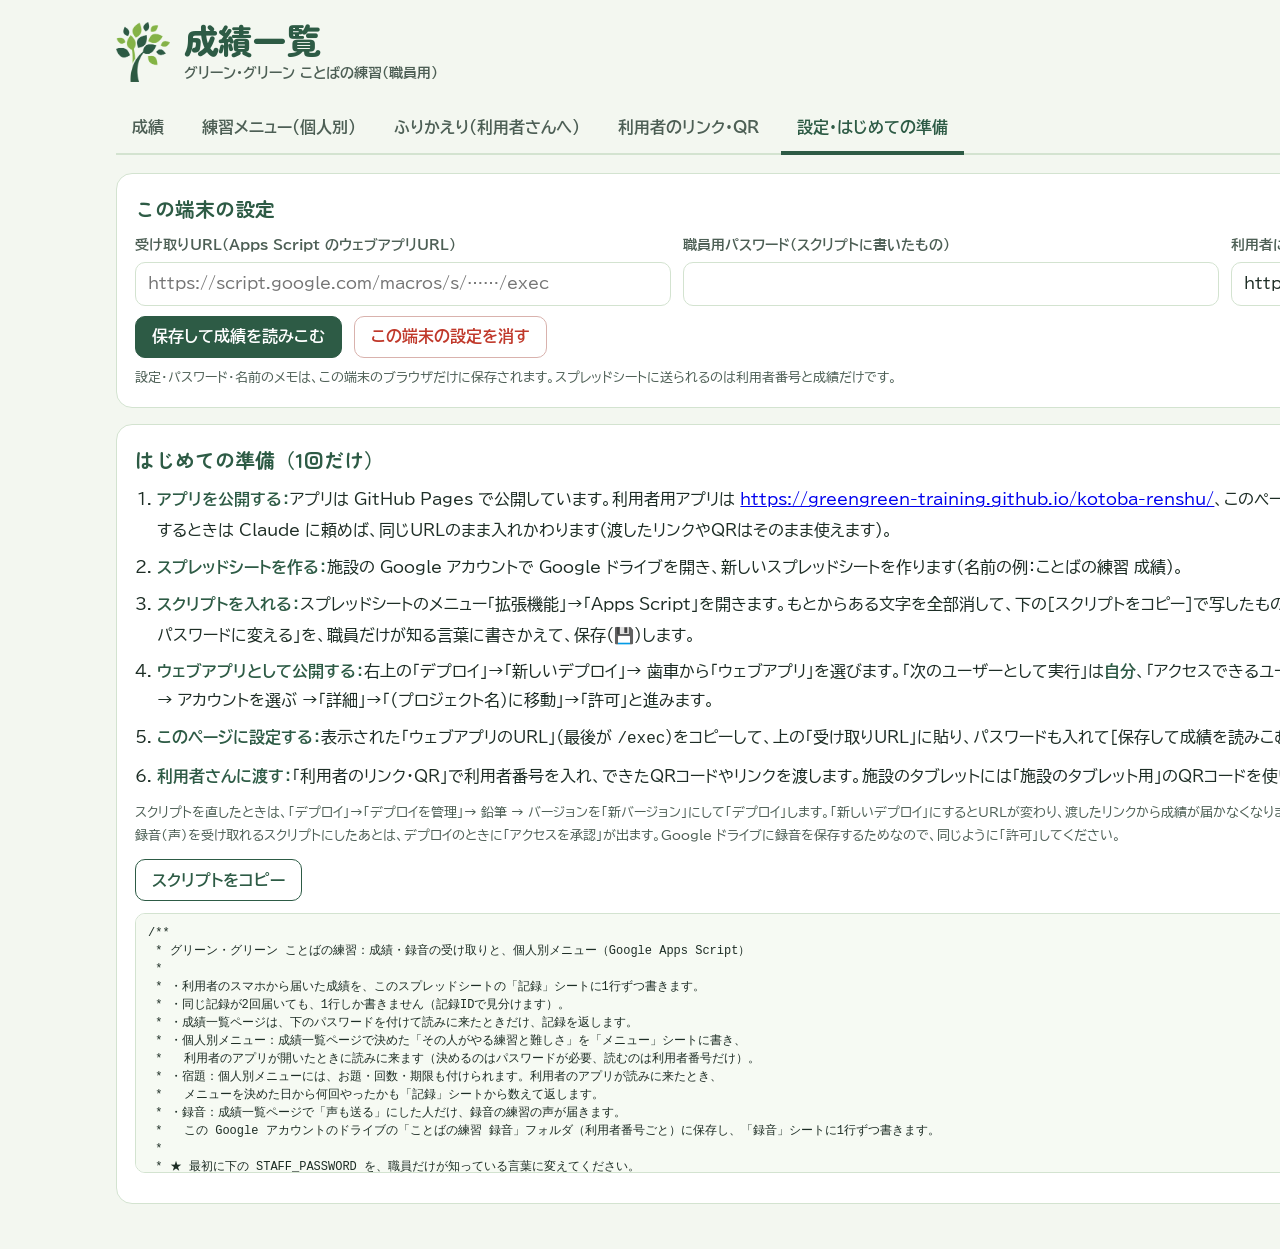
==== seiseki.html @ 1e0af966 "動詞の練習（上級）を追加（使い分け・かたち・まぜる） Co-Authored-By: Claude Opus 5.5 <noreply@anthropic.com> Claude-Session: h" ====
<!DOCTYPE html>
<html lang="ja">
<head>
<meta charset="UTF-8">
<meta name="viewport" content="width=device-width, initial-scale=1, viewport-fit=cover">
<meta name="robots" content="noindex">
<meta name="theme-color" content="#2d5b45">
<title>成績一覧｜グリーン・グリーン ことばの練習</title>
<link rel="preconnect" href="https://fonts.googleapis.com">
<link rel="preconnect" href="https://fonts.gstatic.com" crossorigin>
<link rel="stylesheet" href="https://fonts.googleapis.com/css2?family=BIZ+UDPGothic:wght@400;700&family=Zen+Maru+Gothic:wght@700;900&display=swap">
<style>
/* 職員用：利用者の一覧 → 1人の練習ごとの推移と記録。ことばの練習アプリと同じ緑と文字で、情報は詰めて並べる */
:root{
  --paper:#f3f7f0; --card:#ffffff; --ink:#1d2d25; --muted:#4d5f55; --line:#d3e3d0;
  --green:#2d5b45; --leaf:#85b348; --soft:#e5f0dc;
  --lv-easy:#3f8f5a; --lv-normal:#3a6fb5; --lv-hard:#c77d12; --lv-other:#7a857e;
  --warn:#b06a00; --bad:#c0392b;
  --font-display:"Zen Maru Gothic","Hiragino Maru Gothic ProN","BIZ UDPGothic",sans-serif;
  --font-body:"BIZ UDPGothic","Hiragino Sans","Meiryo",sans-serif;
  color-scheme:light;
}
*{box-sizing:border-box}
[hidden]{display:none!important}
html,body{margin:0;min-height:100%}
body{background:var(--paper);color:var(--ink);font-family:var(--font-body);font-size:16px;line-height:1.7;-webkit-text-size-adjust:100%}
button,input,select{font:inherit;color:inherit}
button{cursor:pointer;-webkit-tap-highlight-color:transparent}
:focus-visible{outline:3px solid var(--leaf);outline-offset:2px}
h1,h2,h3,p{margin:0}
.wrap{max-width:1080px;margin:0 auto;padding:18px max(16px,env(safe-area-inset-right,0px)) 48px max(16px,env(safe-area-inset-left,0px));display:grid;gap:18px}
.head{display:flex;align-items:center;gap:14px}
.head img{width:54px;height:auto}
.head h1{font-family:var(--font-display);font-weight:900;font-size:clamp(26px,4vw,34px);color:var(--green);line-height:1.3;text-wrap:balance}
.head p{font-size:14px;color:var(--muted);font-weight:700}
.tabs{display:flex;flex-wrap:wrap;gap:6px;border-bottom:2px solid var(--line)}
.tab{border:0;background:transparent;padding:10px 16px;font-weight:700;color:var(--muted);border-bottom:4px solid transparent;margin-bottom:-2px}
.tab[aria-selected="true"]{color:var(--green);border-bottom-color:var(--green)}
.panel{display:grid;gap:16px}
.box{background:var(--card);border:1.5px solid var(--line);border-radius:16px;padding:18px}
.box h2{font-family:var(--font-display);font-weight:700;font-size:20px;color:var(--green);margin-bottom:8px}
.row{display:flex;flex-wrap:wrap;align-items:center;gap:8px 12px}
.btn{min-height:42px;padding:0 16px;border-radius:10px;border:1.5px solid var(--green);background:var(--card);color:var(--green);font-weight:700}
.btn.primary{background:var(--green);color:#fff}
.btn.small{min-height:34px;padding:0 10px;font-size:14px}
.btn.danger{border-color:#d9b2ad;color:var(--bad)}
.field{display:grid;gap:4px;min-width:0}
.field label{font-size:14px;font-weight:700;color:var(--muted)}
.field input,.field select{min-height:44px;padding:6px 12px;border:1.5px solid var(--line);border-radius:10px;background:#fff;width:100%}
.field input:focus,.field select:focus{border-color:var(--green);outline:none}
.grid2{display:grid;grid-template-columns:repeat(auto-fit,minmax(260px,1fr));gap:12px}
.msg{font-size:14px;color:var(--muted)}
.msg.err{color:var(--bad);font-weight:700}
.msg.ok{color:var(--green);font-weight:700}
.empty{color:var(--muted);padding:18px;border:1.5px dashed var(--line);border-radius:14px;background:var(--card)}

/* 利用者の一覧 */
.users{display:grid;grid-template-columns:repeat(auto-fill,minmax(220px,1fr));gap:10px}
.user{display:grid;gap:2px;text-align:left;padding:12px 14px;border-radius:14px;border:2px solid var(--line);background:var(--card)}
.user[aria-pressed="true"]{border-color:var(--green);box-shadow:0 0 0 3px var(--soft)}
.user .id{font-family:var(--font-display);font-weight:900;font-size:22px;color:var(--green);font-variant-numeric:tabular-nums}
.user .nm{font-weight:700}
.user .meta{font-size:13px;color:var(--muted);font-variant-numeric:tabular-nums}
.pill{display:inline-block;font-size:12px;font-weight:700;border-radius:999px;padding:0 8px;line-height:1.8;background:var(--soft);color:var(--green)}
.pill.idle{background:#fbeee0;color:var(--warn)}
@media (hover:hover){.user:hover{border-color:var(--green)}}

/* 1人の詳しい記録 */
.detail-head{display:flex;flex-wrap:wrap;align-items:baseline;gap:6px 14px}
.detail-head .id{font-family:var(--font-display);font-weight:900;font-size:30px;color:var(--green)}
.detail-head .nm{font-size:20px;font-weight:700}
.kpis{display:flex;flex-wrap:wrap;gap:8px 18px;font-size:14px;color:var(--muted)}
.kpis b{font-family:var(--font-display);font-size:22px;color:var(--ink);margin-right:2px;font-variant-numeric:tabular-nums}
.practices{display:grid;grid-template-columns:repeat(auto-fill,minmax(320px,1fr));gap:12px}
.prac{background:var(--card);border:1.5px solid var(--line);border-radius:16px;padding:14px 14px 10px;display:grid;gap:6px;min-width:0}
.prac h3{font-family:var(--font-display);font-weight:700;font-size:18px}
.sec-h{font-family:var(--font-display);font-weight:700;font-size:16px;color:var(--green);margin-top:4px}
.prac .sub{font-size:13px;color:var(--muted);font-variant-numeric:tabular-nums}
.chart{width:100%;height:auto;display:block}
.chart .grid{stroke:#e3ebe0;stroke-width:1}
.chart .axis{fill:var(--muted);font-size:11px;font-family:var(--font-body);font-variant-numeric:tabular-nums}
.chart .ln{fill:none;stroke-width:2.5;stroke-linejoin:round;stroke-linecap:round}
.chart .pt{stroke:#fff;stroke-width:2}
.legend{display:flex;flex-wrap:wrap;gap:4px 12px;font-size:13px;color:var(--muted)}
.legend span{display:inline-flex;align-items:center;gap:4px}
.legend svg{width:14px;height:14px}
.tblwrap{overflow-x:auto;background:var(--card);border:1.5px solid var(--line);border-radius:14px}
table{width:100%;border-collapse:collapse;font-variant-numeric:tabular-nums}
th{font-size:13px;color:var(--muted);text-align:left;padding:8px 10px;border-bottom:1.5px solid var(--line);white-space:nowrap;background:#f6faf3}
td{padding:8px 10px;border-bottom:1px solid var(--line);vertical-align:top}
tr:last-child td{border-bottom:0}
td.num{text-align:right;white-space:nowrap}
td.marks{font-weight:700;letter-spacing:1px;white-space:nowrap}
.marks .o{color:#d63a3a}.marks .t{color:#e67e22}.marks .x{color:var(--lv-normal)}
details summary{cursor:pointer;color:var(--green);font-size:13px;font-weight:700}
/* 練習カレンダー */
.cal{--st1:#2a78d6;--st2:#eb6834;--st3:#1baf7a;--st4:#eda100;--st5:#e87ba4;--st0:#9aa79f;background:var(--card);border:1.5px solid var(--line);border-radius:16px;padding:14px;display:grid;gap:10px}
.cal-top{display:flex;flex-wrap:wrap;align-items:center;gap:8px 14px}
.cal-top h3{font-family:var(--font-display);font-weight:700;font-size:20px;color:var(--green);min-width:8em;text-align:center}
.cal-top .sum{font-size:14px;color:var(--muted)}
.cal-top .sum b{font-family:var(--font-display);font-size:20px;color:var(--ink)}
.cal-nav{min-height:38px;padding:0 12px;border-radius:10px;border:1.5px solid var(--line);background:#fff;color:var(--green);font-weight:700}
.cal-grid{display:grid;grid-template-columns:repeat(7,minmax(0,1fr));gap:4px}
.cal-w{font-size:13px;font-weight:700;color:var(--muted);text-align:center;padding:2px 0}
.cal-w.sun{color:#c0392b}.cal-w.sat{color:#2f62c8}
.cal-d{position:relative;min-height:92px;border:1.5px solid #e3ebe0;border-radius:10px;background:#fff;padding:4px 5px;text-align:left;display:flex;flex-direction:column;gap:2px;font:inherit;color:var(--ink);min-width:0}
.cal-d.blank{border:0;background:transparent}
.cal-d.c1{background:#f0f7ea}.cal-d.c2{background:#dcefcc}.cal-d.c3{background:#c3e3a6}
.cal-d.today{border-color:var(--green);border-width:2.5px}
.cal-d.sel{outline:3px solid var(--leaf);outline-offset:1px}
.cal-d[disabled]{cursor:default}
.cal-d:not([disabled]):hover{border-color:var(--green)}
.cal-n{font-size:13px;font-weight:700;line-height:1.2}
.cal-n.sun{color:#c0392b}.cal-n.sat{color:#2f62c8}
.cal-c{position:absolute;top:4px;right:5px;font-family:var(--font-display);font-weight:700;font-size:13px;line-height:1.2}
.cal-chips{display:flex;flex-direction:column;gap:1px;min-width:0}
.chip-p{display:flex;align-items:center;gap:3px;font-style:normal;font-size:11.5px;line-height:1.35;white-space:nowrap;overflow:hidden;text-overflow:ellipsis}
.chip-p b,.cal-leg b{flex:none;width:9px;height:9px;border-radius:3px;display:inline-block}
.chip-more{font-size:11px;color:var(--muted)}
.cal-s{font-size:11.5px;color:var(--muted);margin-top:auto;line-height:1.3}
.cal-v{font-size:11.5px;line-height:1.3}
.cal-leg{display:flex;flex-wrap:wrap;gap:4px 14px;font-size:13px;color:var(--muted);align-items:center}
.cal-leg span{display:inline-flex;align-items:center;gap:5px}
.cal-leg i{display:inline-block;width:16px;height:12px;border-radius:3px;border:1px solid #e3ebe0}
.cal-day{border-top:1.5px dashed var(--line);padding-top:10px;display:grid;gap:8px}
.cal-day h4{font-family:var(--font-display);font-size:17px;color:var(--green)}
@media (max-width:640px){
  .cal-d{min-height:58px;padding:3px}
  .chip-p{font-size:0;gap:0}
  .cal-chips{flex-direction:row;flex-wrap:wrap;gap:2px}
  .cal-s,.chip-more{display:none}
  .cal-c{font-size:11px;top:3px;right:3px}
}
/* さいきん4週間（録音の練習） */
.mini{display:grid;grid-template-columns:repeat(7,16px);gap:3px}
.mini i{width:16px;height:16px;border-radius:4px;background:#f1f4ef;border:1px solid #e3ebe0;display:block}
.mini i.c1{background:#cfe8b9;border-color:#cfe8b9}.mini i.c2{background:#9fd07a;border-color:#9fd07a}.mini i.c3{background:#5f9e3c;border-color:#5f9e3c}
.mini i.today{outline:2px solid var(--green);outline-offset:1px}
/* 問題ごとの くわしい表 */
.rec-row.has-q{cursor:pointer}
.rec-row td:nth-child(2){min-width:7.5em}
.rec-row.has-q:hover td{background:#f8fbf5}
.q-open{min-height:30px;padding:0 10px;border-radius:8px;border:1.5px solid var(--line);background:#fff;color:var(--green);font-size:13px;font-weight:700;margin-top:4px;letter-spacing:0}
.q-row td{background:#f8fbf5;padding:6px 10px 12px}
.qtbl{width:auto;min-width:min(100%,520px);background:#fff;border:1px solid var(--line);border-radius:10px;overflow:hidden}
.qtbl th,.qtbl td{font-size:13.5px;padding:5px 10px;white-space:normal;letter-spacing:0}
.qtbl td.mk{font-weight:700;font-size:16px;text-align:center}
.qtbl td.mk.o{color:#d63a3a}.qtbl td.mk.t{color:#e67e22}.qtbl td.mk.x{color:var(--lv-normal)}
.qtbl td.wrong{color:var(--bad);font-weight:700}
details p{font-size:13px;color:var(--muted);margin-top:4px;word-break:break-all}

/* リンク・QR */
.cards{display:grid;grid-template-columns:repeat(auto-fill,minmax(250px,1fr));gap:12px}
.qcard{background:var(--card);border:1.5px solid var(--line);border-radius:16px;padding:14px;display:grid;gap:8px;justify-items:center;text-align:center;break-inside:avoid}
.qcard{word-break:keep-all;overflow-wrap:anywhere}
.qcard .ttl{font-family:var(--font-display);font-weight:700;font-size:13px;color:var(--green)}
.qcard .id.small{font-size:20px}
.qcard .id{font-family:var(--font-display);font-weight:900;font-size:26px}
.qcard .nm{font-weight:700}
.qcard .qr svg{width:180px;height:180px;display:block}
.qcard .lnk{font-size:11px;color:var(--muted);word-break:break-all}
.qcard .acts{display:flex;gap:6px;flex-wrap:wrap;justify-content:center}
.howto{font-size:13px;color:var(--muted)}

/* 練習メニュー（個人別） */
.m-now{font-size:14px;color:var(--muted);line-height:1.9}
.m-now b{color:var(--green)}
.m-stage{font-family:var(--font-display);font-weight:700;font-size:15px;color:var(--green);margin:14px 0 4px;padding-bottom:2px;border-bottom:1.5px solid var(--line)}
.m-row{display:grid;grid-template-columns:minmax(0,1fr) auto auto;align-items:center;gap:6px 8px;padding:6px 4px;border-radius:10px}
.m-row.on{background:#f1f8ec}
.m-on{display:flex;align-items:center;gap:10px;font-weight:700;min-height:42px;cursor:pointer;min-width:0}
.m-on input{width:22px;height:22px;accent-color:var(--green);flex:none}
.m-sel{display:flex;flex-wrap:wrap;gap:6px;justify-content:flex-end}
.m-row select{min-height:38px;border:1.5px solid var(--line);border-radius:8px;background:#fff;padding:2px 6px;max-width:190px}
.m-row select:disabled{opacity:.4}
.m-row .m-none{font-size:13px;color:var(--muted);white-space:nowrap}
.m-dup,.m-del{min-width:38px;min-height:38px;border-radius:8px;border:1.5px solid var(--line);background:#fff;color:var(--green);font-weight:700}
.m-del{color:var(--bad)}
.pill.fix{background:var(--green);color:#fff}
.pill.hw{background:#e8f1fb;color:#2a5f9e}
/* 宿題・問題数・選択肢・お題 */
.m-bulk{border:1.5px solid var(--line);border-radius:12px;padding:8px 12px;margin:0 0 10px;display:grid;gap:8px;background:#fbfdf9}
.m-bulk-h{font-weight:700;color:var(--green);margin:0}
.m-bulk-row{display:flex;flex-wrap:wrap;align-items:center;gap:6px 8px}
.m-bulk-row select,.m-bulk-row input[type=date]{min-height:38px;border:1.5px solid var(--line);border-radius:8px;background:#fff;padding:2px 6px}
.m-more{grid-column:1 / -1;display:flex;flex-wrap:wrap;align-items:center;gap:6px 14px;padding:2px 0 4px 32px}
.m-k{display:flex;align-items:center;gap:6px;font-size:13.5px;font-weight:700;color:var(--muted);white-space:nowrap}
.m-tbtn.set{background:var(--green);color:#fff;border-color:var(--green)}
.m-topics{grid-column:1 / -1;margin:2px 0 6px 32px;border:1.5px solid var(--line);border-radius:12px;background:#fff;padding:8px 12px;display:grid;gap:8px}
.m-tg{border:0;padding:0;margin:0;display:grid;gap:6px}
.m-tg legend{font-weight:700;font-size:14px;color:var(--green);padding:0}
.m-tg-btns{display:flex;gap:6px;flex-wrap:wrap}
.m-tps{display:flex;flex-wrap:wrap;gap:4px 6px}
.m-tp{display:inline-flex;align-items:center;gap:6px;border:1.5px solid var(--line);border-radius:999px;padding:3px 12px 3px 8px;cursor:pointer;font-size:14px;min-height:36px;background:#fff}
.m-tp input{width:18px;height:18px;accent-color:var(--green)}
.m-tp:has(input:checked){background:#e7f3df;border-color:var(--green);font-weight:700}
.hw-box{margin-top:8px;border:1.5px solid #cfe0f3;background:#f6faff;border-radius:12px;padding:8px 12px;display:grid;gap:4px;color:var(--ink)}
.hw-top{margin:0}
.hw-list{list-style:none;margin:0;padding:0;display:grid;gap:4px}
.hw-list li{display:flex;flex-wrap:wrap;align-items:center;gap:4px 10px;font-size:13.5px}
.hw-nm{flex:1 1 220px;min-width:0}
.hw-bar{width:110px;height:10px;border-radius:999px;background:#dde7f2;overflow:hidden;flex:none}
.hw-bar i{display:block;height:100%;background:#2a78d6;border-radius:999px}
.hw-list li.ok .hw-bar i{background:var(--green)}
.hw-ok{color:var(--green);font-weight:700}
/* ふりかえり（利用者さんへ） */
.seg{display:flex;gap:6px}
.seg label{display:flex;align-items:center;gap:6px;border:1.5px solid var(--line);border-radius:999px;padding:4px 14px 4px 10px;cursor:pointer;min-height:40px;background:#fff}
.seg label:has(input:checked){background:#e7f3df;border-color:var(--green);font-weight:700}
.seg input{accent-color:var(--green)}
.lbl-t{font-size:13px;font-weight:700;color:var(--muted)}
#fbNote{width:100%;border:1.5px solid var(--line);border-radius:10px;padding:8px 10px;font:inherit;font-size:15px;line-height:1.7}
.fb-sheet{max-width:760px;margin:14px auto 0;background:#fff;border:1.5px solid var(--line);border-radius:16px;padding:28px 32px;color:#1f2a22;font-family:"BIZ UDPGothic","Zen Maru Gothic",sans-serif;display:grid;gap:18px}
.fb-sheet rt{font-size:.42em;color:#3d5a45}
.fb-top{display:flex;align-items:center;gap:14px;border-bottom:3px solid var(--green);padding-bottom:12px}
.fb-top img{width:54px;height:auto}
.fb-top .t{display:grid;gap:2px}
.fb-top .org{font-size:13px;color:var(--muted)}
.fb-top h1{margin:0;font-size:26px;line-height:1.7;color:var(--green)}
.fb-who{font-size:24px;font-weight:700;line-height:1.8}
.fb-who small{font-size:16px;font-weight:400;margin-left:10px;color:#46574b}
.fb-kpis{display:grid;grid-template-columns:repeat(3,1fr);gap:10px}
.fb-kpi{border:2px solid #d5e6cc;border-radius:14px;padding:10px 12px;text-align:center;background:#f6fbf3}
.fb-kpi .k{font-size:16px;font-weight:700;line-height:1.9}
.fb-kpi .v{font-size:40px;font-weight:700;line-height:1.2;color:var(--green)}
.fb-kpi .v small{font-size:18px;margin-left:2px}
.fb-kpi .c{font-size:14px;line-height:1.9;color:#46574b}
.fb-days{display:flex;flex-wrap:wrap;gap:6px}
.fb-day{width:44px;text-align:center;font-size:13px;line-height:1.5}
.fb-day i{display:block;width:34px;height:34px;margin:2px auto 0;border-radius:50%;border:2px solid #c8d8c0;background:#fff}
.fb-day.on i{background:var(--green);border-color:var(--green)}
.fb-month .fb-day{width:38px}.fb-month .fb-day i{width:26px;height:26px}
.fb-h{margin:0;font-size:19px;line-height:1.9;color:var(--green);border-left:6px solid var(--green);padding-left:10px}
.fb-tbl{width:100%;border-collapse:collapse}
.fb-tbl th,.fb-tbl td{border-bottom:1.5px solid #e2ebdd;padding:8px 6px;font-size:16px;line-height:1.9;text-align:left;vertical-align:middle}
.fb-tbl th{font-size:14px;color:#46574b;font-weight:700}
.fb-tbl td.n{text-align:right;white-space:nowrap;font-weight:700}
.fb-bar{display:flex;align-items:center;gap:8px}
.fb-bar span{flex:1;height:14px;border-radius:999px;background:#e5eee0;overflow:hidden;min-width:80px}
.fb-bar span i{display:block;height:100%;background:var(--green);border-radius:999px}
.fb-bar b{width:3.2em;text-align:right}
.fb-up{color:#c0392b;font-weight:700}.fb-down{color:#2a5f9e;font-weight:700}
.fb-hw li{font-size:16px;line-height:2}
.fb-note{border:2px dashed #c8d8c0;border-radius:14px;padding:12px 16px;font-size:18px;line-height:2;white-space:pre-wrap;min-height:70px}
.fb-foot{font-size:12px;color:var(--muted);text-align:right}
@media (max-width:560px){ .fb-sheet{padding:18px 14px} .fb-kpi .v{font-size:30px} .fb-kpis{gap:6px} }
/* 回数ごと・問題ごとの変わり方 */
.seq-chart{max-width:100%;height:auto}
.seq-ln{fill:none;stroke:#c9d3cc;stroke-width:1.5}
.seq-avg{fill:none;stroke:var(--green);stroke-width:3;stroke-linejoin:round;stroke-linecap:round}
.seq-chart circle{stroke:#fff;stroke-width:1.5}
.seq-legend{display:flex;flex-wrap:wrap;gap:4px 14px;font-size:13px}
.seq-legend i{display:inline-block;width:11px;height:11px;border-radius:50%;margin-right:4px;vertical-align:-1px}
.seq-legend i.avg{width:18px;height:4px;border-radius:2px;background:var(--green);vertical-align:3px}
.seq details summary{cursor:pointer;font-weight:700;color:var(--green);font-size:14px}
.qa-ctl{align-items:center;gap:8px}
.qa-ctl select{min-height:38px;border:1.5px solid var(--line);border-radius:8px;background:#fff;padding:2px 6px}
.qa-wrap{max-height:560px;overflow:auto}
.qa-t{border-collapse:separate;border-spacing:0;background:#fff;width:auto!important;min-width:0}
.qa-t th,.qa-t td{font-size:13px;padding:4px 6px;white-space:nowrap;border-bottom:1px solid var(--line)}
.qa-t thead th{position:sticky;top:0;background:#f3f8ef;z-index:1}
.qa-t .qa-q{position:sticky;left:0;background:#fff;text-align:left;font-weight:700;max-width:220px;white-space:normal;min-width:120px;z-index:1}
.qa-t thead .qa-q{z-index:2;background:#f3f8ef}
.qa-d{text-align:center;line-height:1.3}
.qa-d small{display:block;font-size:10.5px;color:var(--muted);font-weight:400}
.qa-c{text-align:center;font-weight:700;font-size:16px;position:relative;min-width:30px}
.qa-c.o{color:#d63a3a}.qa-c.t{color:#e67e22}.qa-c.x{color:var(--lv-normal);background:#eef4fb}
.qa-c.none{color:#c4ccc6;font-weight:400}
.qa-w{position:absolute;top:3px;right:3px;width:6px;height:6px;border-radius:50%;background:var(--bad)}
.qa-t td.num small{display:block;font-size:10.5px;color:var(--muted)}
.pill.voice{background:#fbeee0;color:var(--warn)}
.voice-box{border:1.5px solid #f1d7b5;background:#fffaf2;border-radius:12px;padding:8px 12px;margin:10px 0 6px;display:grid;gap:2px}
.recs .play{min-width:92px}
.recs td.lbl{min-width:180px}
@media (max-width:560px){
  .m-row{grid-template-columns:minmax(0,1fr) auto}
  .m-row .m-sel{order:3;grid-column:1 / -1;display:flex;flex-wrap:wrap;gap:6px;padding-left:32px}
  .m-row .m-more{order:4}
  .m-row .m-topics{order:5;margin-left:0}
}

/* 設定 */
ol.steps{margin:0;padding-left:1.4em;display:grid;gap:8px}
ol.steps li{line-height:1.8}
ol.steps b{color:var(--green)}
pre.code{max-height:260px;overflow:auto;background:#f6faf3;border:1.5px solid var(--line);border-radius:10px;padding:10px 12px;font-size:12px;line-height:1.5;white-space:pre}
.note{font-size:13px;color:var(--muted);line-height:1.8}

@media print{
  body{background:#fff}
  .head,.tabs,#p-data,#p-setup,#p-menu,.no-print{display:none!important}
  #p-links{display:block!important}
  #p-fb{display:none!important}
  body.print-fb #p-links{display:none!important}
  body.print-fb #p-fb{display:block!important}
  body.print-fb .box,body.print-fb .panel{border:0;box-shadow:none;padding:0;margin:0}
  .fb-sheet{border:0!important;box-shadow:none!important;padding:0!important}
  .cards{grid-template-columns:repeat(2,1fr)}
  .qcard{border:1.5px solid #999}
  .qcard .acts{display:none}
}
</style>
</head>
<body>
<div class="wrap">
  <header class="head">
    <img src="[data-uri]" alt="グリーン・グリーンのロゴ">
    <div>
      <h1>成績一覧</h1>
      <p>グリーン・グリーン ことばの練習（職員用）</p>
    </div>
  </header>

  <nav class="tabs" role="tablist" aria-label="ページの切りかえ">
    <button class="tab" role="tab" id="t-data" aria-controls="p-data" aria-selected="true" type="button">成績</button>
    <button class="tab" role="tab" id="t-menu" aria-controls="p-menu" aria-selected="false" type="button">練習メニュー（個人別）</button>
    <button class="tab" role="tab" id="t-fb" aria-controls="p-fb" aria-selected="false" type="button">ふりかえり（利用者さんへ）</button>
    <button class="tab" role="tab" id="t-links" aria-controls="p-links" aria-selected="false" type="button">利用者のリンク・QR</button>
    <button class="tab" role="tab" id="t-setup" aria-controls="p-setup" aria-selected="false" type="button">設定・はじめての準備</button>
  </nav>

  <!-- ===== 成績 ===== -->
  <section class="panel" id="p-data" role="tabpanel" aria-labelledby="t-data">
    <div class="row no-print">
      <button class="btn primary" id="reload" type="button">最新の成績を読みこむ</button>
      <div class="field" style="min-width:160px">
        <select id="range" aria-label="期間">
          <option value="30">この30日</option>
          <option value="90">この90日</option>
          <option value="0">すべての期間</option>
        </select>
      </div>
      <button class="btn small" id="csv" type="button">表（CSV）を保存</button>
      <span class="msg" id="loadMsg"></span>
    </div>
    <div id="users"></div>
    <div id="detail"></div>
  </section>

  <!-- ===== 練習メニュー（個人別） ===== -->
  <section class="panel" id="p-menu" role="tabpanel" aria-labelledby="t-menu" hidden>
    <div class="box">
      <h2>利用者ごとの 練習メニュー</h2>
      <p class="howto">利用者さんごとに「出す練習」と「難しさ」を決めます。決めた人のアプリには、その練習だけが出て、押すと決めた難しさで すぐ始まります。何も決めていない人には、全部の練習が出ます。</p>
      <p class="howto">保存すると、その人がアプリを次に開いたとき（施設のタブレットでは、その人を選んだとき）から変わります。QRコードを渡し直す必要はありません。</p>
      <div class="row" style="margin-top:10px">
        <div class="field" style="min-width:220px"><label for="mUser">利用者を えらぶ</label><select id="mUser"></select></div>
        <div class="field" style="min-width:160px"><label for="mNew">または 利用者番号を入れる</label><input id="mNew" maxlength="20" autocomplete="off" placeholder="A01"></div>
        <button class="btn" id="mPick" type="button" style="align-self:end">この番号で決める</button>
      </div>
      <p class="msg" id="mMsg" style="margin-top:8px"></p>
    </div>
    <div class="box" id="mEdit" hidden>
      <div class="detail-head"><span class="id" id="mId"></span><span class="nm" id="mName"></span></div>
      <p class="m-now" id="mNow"></p>
      <div class="voice-box">
        <label class="m-on"><input type="checkbox" id="mVoice"><span>🎙 <b>声も送る</b>：録音の練習（セリフをいいましょう・五十音れんしゅう・挨拶語のトレーニング・文をつくろう・語想起タイムアタック）で録った声を、職員に送ります</span></label>
        <p class="howto">本人（ご家族）の同意をもらってから オンにしてください。声は施設の Google ドライブの「ことばの練習 録音」フォルダに保存され、このページの「成績」でも聞けます。押すと すぐ変わります。</p>
        <span class="msg" id="mVoiceMsg"></span>
      </div>
      <p class="howto" style="margin:6px 0 10px">出す練習に ✓ を入れ、難しさを えらびます。「本人がえらぶ」にすると、いつもどおり えらぶ画面が出ます。同じ練習を ちがう難しさで2つ出すときは［＋］を押します。<br>
        ✓ を入れると、その人に合わせた <b>問題数・選択肢の数・お題</b> と、<b>宿題の回数</b> も決められます（決めないときは、難しさで決まる いつもの数です）。</p>
      <div class="m-bulk">
        <p class="m-bulk-h">まとめて 決める（✓ を入れた練習 ぜんぶに）</p>
        <div class="m-bulk-row"><span>難しさを</span>
          <button class="btn small" type="button" data-blv="easy">簡単</button><button class="btn small" type="button" data-blv="normal">普通</button><button class="btn small" type="button" data-blv="hard">難しい</button><button class="btn small" type="button" data-blv="">本人がえらぶ</button><span>に する</span></div>
        <div class="m-bulk-row"><label for="mBulkN">問題数を</label><select id="mBulkN"><option value="">えらぶ</option><option value="-">おまかせ（いつもの数）に もどす</option></select>
          <label for="mBulkTimes">宿題の回数を</label><select id="mBulkTimes"><option value="">えらぶ</option><option value="0">決めない</option></select></div>
        <div class="m-bulk-row"><label for="mDue">宿題の期限</label><input type="date" id="mDue"><button class="btn small" type="button" id="mDueClear">期限なし</button><span class="note">決めなくても かまいません。期限は 利用者さんの画面に「〇月〇日までに」と出ます。</span></div>
        <span class="msg" id="mBulkMsg"></span>
      </div>
      <div id="mList"></div>
      <div class="row" style="margin-top:14px">
        <button class="btn primary" id="mSave" type="button">保存する（この人のアプリに届きます）</button>
        <button class="btn danger" id="mClear" type="button">決めた練習を全部はずす</button>
        <span class="msg" id="mSaveMsg"></span>
      </div>
    </div>
  </section>

  <!-- ===== ふりかえり（利用者さんへ渡す 週ごと・月ごとの まとめ） ===== -->
  <section class="panel" id="p-fb" role="tabpanel" aria-labelledby="t-fb" hidden>
    <div class="box no-print">
      <h2>ふりかえりの 資料を つくる</h2>
      <p class="howto">利用者さんと 期間を えらぶと、利用者さんに 渡す 1枚の まとめが できます。［印刷する］から 紙にも PDF にも できます（印刷の画面で「PDF に保存」を えらびます）。名前は この端末の「名前のメモ」を使います。</p>
      <div class="row" style="margin-top:10px">
        <div class="field" style="min-width:200px"><label for="fbUser">利用者</label><select id="fbUser"></select></div>
        <div class="field"><span class="lbl-t">期間</span><div class="seg"><label><input type="radio" name="fbKind" value="week" checked><span>週ごと</span></label><label><input type="radio" name="fbKind" value="month"><span>月ごと</span></label></div></div>
        <div class="field" style="min-width:240px"><label for="fbWhen">いつの分</label><select id="fbWhen"></select></div>
      </div>
      <div class="field" style="margin-top:10px"><label for="fbNote">職員からの ひとこと（そのまま 資料に 入ります。漢字には 印刷のときに 読みがなが 付きません）</label>
        <textarea id="fbNote" rows="3" placeholder="例：毎日 声を 出して 練習できましたね。来週も いっしょに がんばりましょう。"></textarea></div>
      <div class="row" style="margin-top:10px"><button class="btn primary" id="fbPrint" type="button">印刷する（PDF にも できます）</button><button class="btn" id="fbAuto" type="button">ひとことの 例を 入れる</button><span class="msg" id="fbMsg"></span></div>
    </div>
    <div id="fbSheet"></div>
  </section>

  <!-- ===== リンク・QR ===== -->
  <section class="panel" id="p-links" role="tabpanel" aria-labelledby="t-links" hidden>
    <div class="box no-print">
      <h2>利用者を加える</h2>
      <div class="grid2">
        <div class="field"><label for="newId">利用者番号（英数字。例：A01）</label><input id="newId" maxlength="20" autocomplete="off" placeholder="A01"></div>
        <div class="field"><label for="newName">名前のメモ（この端末だけに保存・送信はしません）</label><input id="newName" maxlength="30" autocomplete="off" placeholder="例：山田さん"></div>
      </div>
      <div class="row" style="margin-top:10px">
        <button class="btn primary" id="addUser" type="button">リンクとQRを作る</button>
        <button class="btn" id="printCards" type="button">カードを印刷する</button>
        <span class="msg" id="linkMsg"></span>
      </div>
      <p class="howto" style="margin-top:8px"><b>利用者さんのスマホ：</b>その人のQRコードを読み、開いた画面を「ホーム画面に追加」してもらうと、次から1回のタップで始められます。</p>
      <p class="howto"><b>施設のタブレット：</b>「施設のタブレット用」のQRコードで開いて「ホーム画面に追加」します。はじめに出る「練習する人を えらんで ください」の画面の「職員の方へ」から、利用者番号と名前（タブレットの中だけに保存）を登録してください。30分 何もしないと、次の人が選び直す画面にもどります。</p>
    </div>
    <div class="cards" id="cards"></div>
  </section>

  <!-- ===== 設定 ===== -->
  <section class="panel" id="p-setup" role="tabpanel" aria-labelledby="t-setup" hidden>
    <div class="box">
      <h2>この端末の設定</h2>
      <div class="grid2">
        <div class="field"><label for="cfgUrl">受け取りURL（Apps Script のウェブアプリURL）</label><input id="cfgUrl" inputmode="url" autocomplete="off" placeholder="https://script.google.com/macros/s/……/exec"></div>
        <div class="field"><label for="cfgKey">職員用パスワード（スクリプトに書いたもの）</label><input id="cfgKey" type="password" autocomplete="off"></div>
        <div class="field"><label for="cfgApp">利用者に渡すアプリのURL</label><input id="cfgApp" inputmode="url" autocomplete="off" placeholder="https://〇〇〇.netlify.app/"></div>
      </div>
      <div class="row" style="margin-top:10px">
        <button class="btn primary" id="saveCfg" type="button">保存して成績を読みこむ</button>
        <button class="btn danger" id="clearCfg" type="button">この端末の設定を消す</button>
        <span class="msg" id="cfgMsg"></span>
      </div>
      <p class="note" style="margin-top:8px">設定・パスワード・名前のメモは、この端末のブラウザだけに保存されます。スプレッドシートに送られるのは利用者番号と成績だけです。</p>
    </div>

    <div class="box">
      <h2>はじめての準備（1回だけ）</h2>
      <ol class="steps">
        <li><b>アプリを公開する：</b>アプリは GitHub Pages で公開しています。利用者用アプリは <a href="https://greengreen-training.github.io/kotoba-renshu/" target="_blank" rel="noopener">https://greengreen-training.github.io/kotoba-renshu/</a>、このページはその後ろに <code>seiseki.html</code> を付けたものです。アプリを新しくするときは Claude に頼めば、同じURLのまま入れかわります（渡したリンクやQRはそのまま使えます）。</li>
        <li><b>スプレッドシートを作る：</b>施設の Google アカウントで Google ドライブを開き、新しいスプレッドシートを作ります（名前の例：ことばの練習 成績）。</li>
        <li><b>スクリプトを入れる：</b>スプレッドシートのメニュー「拡張機能」→「Apps Script」を開きます。もとからある文字を全部消して、下の［スクリプトをコピー］で写したものを貼り付けます。上のほうの <code>STAFF_PASSWORD</code> の「ここを職員用のパスワードに変える」を、職員だけが知る言葉に書きかえて、保存（💾）します。</li>
        <li><b>ウェブアプリとして公開する：</b>右上の「デプロイ」→「新しいデプロイ」→ 歯車から「ウェブアプリ」を選びます。「次のユーザーとして実行」は<b>自分</b>、「アクセスできるユーザー」は<b>全員</b>にして「デプロイ」。はじめてのときは「アクセスを承認」→ アカウントを選ぶ →「詳細」→「（プロジェクト名）に移動」→「許可」と進みます。</li>
        <li><b>このページに設定する：</b>表示された「ウェブアプリのURL」（最後が <code>/exec</code>）をコピーして、上の「受け取りURL」に貼り、パスワードも入れて［保存して成績を読みこむ］を押します。</li>
        <li><b>利用者さんに渡す：</b>「利用者のリンク・QR」で利用者番号を入れ、できたQRコードやリンクを渡します。施設のタブレットには「施設のタブレット用」のQRコードを使います。</li>
      </ol>
      <p class="note" style="margin-top:10px">スクリプトを直したときは、「デプロイ」→「デプロイを管理」→ 鉛筆 → バージョンを「新バージョン」にして「デプロイ」します。「新しいデプロイ」にするとURLが変わり、渡したリンクから成績が届かなくなります。<br>録音（声）を受け取れるスクリプトにしたあとは、デプロイのときに「アクセスを承認」が出ます。Google ドライブに録音を保存するためなので、同じように「許可」してください。</p>
      <div class="row" style="margin:12px 0 6px"><button class="btn" id="copyGas" type="button">スクリプトをコピー</button><span class="msg" id="gasMsg"></span></div>
      <pre class="code" id="gasCode">/**
 * グリーン・グリーン ことばの練習：成績・録音の受け取りと、個人別メニュー（Google Apps Script）
 *
 * ・利用者のスマホから届いた成績を、このスプレッドシートの「記録」シートに1行ずつ書きます。
 * ・同じ記録が2回届いても、1行しか書きません（記録IDで見分けます）。
 * ・成績一覧ページは、下のパスワードを付けて読みに来たときだけ、記録を返します。
 * ・個人別メニュー：成績一覧ページで決めた「その人がやる練習と難しさ」を「メニュー」シートに書き、
 *   利用者のアプリが開いたときに読みに来ます（決めるのはパスワードが必要、読むのは利用者番号だけ）。
 * ・宿題：個人別メニューには、お題・回数・期限も付けられます。利用者のアプリが読みに来たとき、
 *   メニューを決めた日から何回やったかも「記録」シートから数えて返します。
 * ・録音：成績一覧ページで「声も送る」にした人だけ、録音の練習の声が届きます。
 *   この Google アカウントのドライブの「ことばの練習 録音」フォルダ（利用者番号ごと）に保存し、「録音」シートに1行ずつ書きます。
 *
 * ★ 最初に下の STAFF_PASSWORD を、職員だけが知っている言葉に変えてください。
 *   （成績一覧ページの「設定」で同じものを入れます）
 */
const STAFF_PASSWORD = 'ここを職員用のパスワードに変える';

const SHEET_NAME = '記録';
const HEAD = ['受信日時', '練習した日時', '利用者番号', '練習', 'しゅるい', '難しさ', '点数', '満点', '〇△×', '問題ごと', 'かかった秒数', '記録ID', '練習ID'];
const MENU_SHEET = 'メニュー';
const MENU_HEAD = ['利用者番号', '練習メニュー（成績一覧ページで変えます）', '変えた日時', '声を送る（成績一覧ページで変えます）', '宿題の期限（成績一覧ページで変えます）'];
const LVJP = { easy: '簡単', normal: '普通', hard: '難しい' };
const AUDIO_SHEET = '録音';
const AUDIO_HEAD = ['受信日時', '録音した日時', '利用者番号', '練習', '内容', '秒数', 'ファイル名', 'ファイルID', '記録ID'];
const AUDIO_FOLDER = 'ことばの練習 録音';
const MAX_AUDIO = 15 * 1024 * 1024;

function headed_(name, head) {
  const ss = SpreadsheetApp.getActiveSpreadsheet();
  let sh = ss.getSheetByName(name);
  if (!sh) sh = ss.insertSheet(name);
  if (sh.getLastRow() === 0) {
    sh.appendRow(head);
    sh.setFrozenRows(1);
    sh.getRange(1, 1, 1, head.length).setFontWeight('bold').setBackground('#e5f0dc');
  }
  return sh;
}
/* 前のスクリプトで作ったシートには、あとから足した列の見出しを足す */
function addHeads_(sh, head) {
  const now = sh.getRange(1, 1, 1, head.length).getValues()[0];
  now.forEach((v, c) =&gt; {
    if (v === '') sh.getRange(1, c + 1).setValue(head[c]).setFontWeight('bold').setBackground('#e5f0dc');
  });
  return sh;
}
function sheet_() { return addHeads_(headed_(SHEET_NAME, HEAD), HEAD); }
function audioSheet_() { return headed_(AUDIO_SHEET, AUDIO_HEAD); }
function menuSheet_() {
  const sh = headed_(MENU_SHEET, MENU_HEAD);
  sh.getRange('A:A').setNumberFormat('@');
  sh.getRange('E:E').setNumberFormat('@');
  return addHeads_(sh, MENU_HEAD);
}

function out_(obj) {
  return ContentService.createTextOutput(JSON.stringify(obj)).setMimeType(ContentService.MimeType.JSON);
}
const okUser_ = u =&gt; /^[A-Za-z0-9_-]{1,20}$/.test(String(u || ''));
const okKey_ = k =&gt; k === STAFF_PASSWORD &amp;&amp; STAFF_PASSWORD !== 'ここを職員用のパスワードに変える';
const iso_ = v =&gt; (v instanceof Date ? v.toISOString() : v);

/* 文字の長さをそろえ、表計算の式として読まれないようにする */
function text_(v, n) {
  let s = String(v == null ? '' : v).slice(0, n);
  if (/^[=+\-@]/.test(s)) s = "'" + s;
  return s;
}

/* ---------- 個人別メニュー・宿題・声を送るか ---------- */
/* お題：練習の中の問題の名前（例「魚」「家で」）。回数：宿題として やる回数（0＝決めない） */
function cleanTopics_(a) {
  if (!Array.isArray(a)) return [];
  const out = [];
  a.slice(0, 60).forEach(t =&gt; {
    const s = String(t == null ? '' : t).replace(/[\u0000-\u001f&lt;&gt;"\\]/g, '').trim().slice(0, 40);
    if (s &amp;&amp; out.indexOf(s) &lt; 0) out.push(s);
  });
  return out;
}
function cleanItems_(a) {
  if (!Array.isArray(a)) return [];
  return a.slice(0, 40).map(x =&gt; {
    const it = { app: String((x &amp;&amp; x.app) || ''), lv: String((x &amp;&amp; x.lv) || ''), type: String((x &amp;&amp; x.type) || '') };
    const topics = cleanTopics_(x &amp;&amp; x.topics), times = Math.max(0, Math.min(30, Math.floor(Number(x &amp;&amp; x.times) || 0)));
    if (topics.length) it.topics = topics;
    if (times) it.times = times;
    /* 人ごとの 問題数（1〜30）・選択肢の数（0〜12。並べ替えの「まぜる字」は0もある） */
    const n = Math.floor(Number(x &amp;&amp; x.n)), o = x &amp;&amp; x.opts !== '' &amp;&amp; x.opts != null ? Math.floor(Number(x.opts)) : NaN;
    if (n &gt;= 1 &amp;&amp; n &lt;= 30) it.n = n;
    if (o &gt;= 0 &amp;&amp; o &lt;= 12) it.opts = o;
    return it;
  }).filter(x =&gt; /^[a-z0-9]{1,20}$/.test(x.app) &amp;&amp; /^(easy|normal|hard|)$/.test(x.lv) &amp;&amp; /^[A-Za-z0-9_-]{0,20}$/.test(x.type));
}
const cleanDue_ = v =&gt; {
  if (v instanceof Date) return Utilities.formatDate(v, Session.getScriptTimeZone(), 'yyyy-MM-dd');
  const s = String(v || '').trim();
  return /^\d{4}-\d{2}-\d{2}$/.test(s) ? s : '';
};
const yes_ = v =&gt; v === true || /^(はい|TRUE|1)$/i.test(String(v || ''));
function readMenus_() {
  const sh = menuSheet_(), last = sh.getLastRow(), out = {};
  if (last &lt; 2) return out;
  sh.getRange(2, 1, last - 1, 5).getValues().forEach(r =&gt; {
    const id = String(r[0]);
    if (!okUser_(id)) return;
    let items = [];
    try { items = cleanItems_(JSON.parse(String(r[1] || '[]'))); } catch (e) {}
    out[id] = { items: items, at: r[2] instanceof Date ? r[2].toISOString() : String(r[2] || ''), voice: yes_(r[3]), due: cleanDue_(r[4]) };
  });
  return out;
}
function menuRow_(sh, user) {
  const last = sh.getLastRow();
  const ids = last &gt; 1 ? sh.getRange(2, 1, last - 1, 1).getValues().map(r =&gt; String(r[0])) : [];
  const i = ids.indexOf(user);
  if (i &gt;= 0) return i + 2;
  sh.getRange(last + 1, 1, 1, 3).setValues([[user, '[]', new Date()]]);
  return last + 1;
}
function saveMenu_(user, items, due) {
  const sh = menuSheet_(), row = menuRow_(sh, user);
  sh.getRange(row, 1, 1, 3).setValues([[user, JSON.stringify(items), new Date()]]);
  sh.getRange(row, 5).setValue(due || '');
}
/* メニューを決めた日時から、その人が それぞれの練習を何回やったか（「記録」シートの 練習ID で数える）。
   同じ練習を ちがう難しさで2つ出しているときだけ、難しさも見る */
function doneCounts_(user, m) {
  const items = m.items || [];
  if (!items.length) return [];
  const since = new Date(m.at || 0).getTime() || 0;
  const sh = sheet_(), last = sh.getLastRow();
  const counts = items.map(() =&gt; 0);
  if (last &lt; 2) return counts;
  const vals = sh.getRange(2, 1, last - 1, HEAD.length).getValues();
  const dup = {};
  items.forEach(it =&gt; { dup[it.app] = (dup[it.app] || 0) + 1; });
  vals.forEach(r =&gt; {
    if (String(r[2]) !== user) return;
    const when = r[1] instanceof Date ? r[1].getTime() : new Date(r[1]).getTime();
    if (!(when &gt;= since)) return;
    const app = String(r[12] || ''), lvName = String(r[5] || '');
    items.forEach((it, i) =&gt; {
      if (it.app !== app) return;
      if (dup[app] &gt; 1 &amp;&amp; it.lv &amp;&amp; lvName.indexOf(LVJP[it.lv]) &lt; 0) return;
      counts[i]++;
    });
  });
  return counts;
}
function saveVoice_(user, voice) {
  const sh = menuSheet_(), row = menuRow_(sh, user);
  sh.getRange(row, 4).setValue(voice ? 'はい' : '');
}

/* ---------- 録音のフォルダ ---------- */
function folder_(create) {
  const props = PropertiesService.getScriptProperties();
  const id = props.getProperty('AUDIO_FOLDER_ID');
  if (id) { try { return DriveApp.getFolderById(id); } catch (e) {} }
  if (!create) return null;
  const f = DriveApp.createFolder(AUDIO_FOLDER);
  props.setProperty('AUDIO_FOLDER_ID', f.getId());
  return f;
}
function userFolder_(user) {
  const root = folder_(true), it = root.getFoldersByName(user);
  return it.hasNext() ? it.next() : root.createFolder(user);
}
const EXT = { 'audio/webm': 'webm', 'audio/ogg': 'ogg', 'audio/mp4': 'm4a', 'audio/aac': 'aac', 'audio/mpeg': 'mp3', 'audio/wav': 'wav', 'audio/x-m4a': 'm4a', 'audio/3gpp': '3gp', 'video/mp4': 'mp4', 'video/webm': 'webm' };
function saveAudio_(body) {
  const user = String(body.user || ''), uid = String(body.uid || '').slice(0, 40);
  if (!okUser_(user) || !uid) return { ok: false, error: 'user', uid: uid };
  const m = readMenus_()[user];
  if (!m || !m.voice) return { ok: false, error: 'novoice', uid: uid };          // 「声も送る」になっていない人の声は受け取らない
  const sh = audioSheet_(), last = sh.getLastRow();
  const known = last &gt; 1 ? sh.getRange(2, 9, last - 1, 1).getValues().map(r =&gt; String(r[0])) : [];
  if (known.indexOf(uid) &gt;= 0) return { ok: true, uid: uid, dup: true };            // もう受け取った録音
  const mime = EXT[String(body.mime || '')] ? String(body.mime) : 'audio/webm';
  let bytes;
  try { bytes = Utilities.base64Decode(String(body.data || '')); } catch (e) { return { ok: false, error: 'size', uid: uid }; }
  if (!bytes.length || bytes.length &gt; MAX_AUDIO) return { ok: false, error: 'size', uid: uid };
  let when = new Date(body.ts);
  if (isNaN(when.getTime())) when = new Date();
  const label = String(body.label || '').replace(/[\\/:*?"&lt;&gt;|\r\n]/g, '').slice(0, 40);
  const name = user + '_' + Utilities.formatDate(when, Session.getScriptTimeZone(), 'yyyyMMdd-HHmmss') + '_' + text_(body.appName, 30).replace(/[\\/:*?"&lt;&gt;|]/g, '') + (label ? '_' + label : '') + '.' + EXT[mime];
  const file = userFolder_(user).createFile(Utilities.newBlob(bytes, mime, name));
  sh.appendRow([new Date(), when, user, text_(body.appName, 40), text_(body.label, 80), Number(body.dur) || 0, name, file.getId(), uid]);
  return { ok: true, uid: uid };
}

/* 利用者のスマホから成績・録音が届いたとき／成績一覧ページから個人別メニューが届いたとき */
function doPost(e) {
  const lock = LockService.getScriptLock();
  try {
    lock.waitLock(25000);
    const body = JSON.parse((e &amp;&amp; e.postData &amp;&amp; e.postData.contents) || '{}');

    if (body.action === 'audio') return out_(saveAudio_(body));

    if (body.action === 'setmenu' || body.action === 'setvoice') {
      if (!okKey_(body.key)) return out_({ ok: false, error: 'password' });
      if (!okUser_(body.user)) return out_({ ok: false, error: 'user' });
      const user = String(body.user);
      if (body.action === 'setvoice') { saveVoice_(user, !!body.voice); return out_({ ok: true, user: user, voice: !!body.voice }); }
      const items = cleanItems_(body.items), due = items.length ? cleanDue_(body.due) : '';
      saveMenu_(user, items, due);
      return out_({ ok: true, user: user, items: items, due: due, homework: true });
    }

    const recs = Array.isArray(body.records) ? body.records.slice(0, 100) : [];
    const sh = sheet_();
    const last = sh.getLastRow();
    const known = new Set(last &gt; 1 ? sh.getRange(2, 12, last - 1, 1).getValues().map(r =&gt; String(r[0])) : []);
    const rows = [], saved = [];
    recs.forEach(r =&gt; {
      const uid = String(r.uid || '').slice(0, 40);
      const user = String(r.user || '');
      if (!uid || !okUser_(user)) return;
      saved.push(uid);
      if (known.has(uid)) return;          // もう書いてある記録
      known.add(uid);
      let when = new Date(r.ts);
      if (isNaN(when.getTime())) when = new Date();
      rows.push([new Date(), when, user, text_(r.appName, 40), text_(r.typeName, 40), text_(r.levelName, 60),
        Number(r.score) || 0, Number(r.max) || 0, text_(r.marks, 60), text_(r.items, 2000), Number(r.sec) || 0, uid,
        /^[a-z0-9]{1,20}$/.test(String(r.app || '')) ? String(r.app) : '']);
    });
    if (rows.length) sh.getRange(sh.getLastRow() + 1, 1, rows.length, HEAD.length).setValues(rows);
    return out_({ ok: true, saved: saved });
  } catch (err) {
    return out_({ ok: false, error: String(err) });
  } finally {
    try { lock.releaseLock(); } catch (e2) {}
  }
}

/* 読みに来たとき
   ・…?menu=利用者番号        ：その人の個人別メニュー・宿題の期限・やった回数と「声を送るか」を返す
                                 （利用者のアプリが使う。パスワードはいらない。点数は返さない）
   ・…?key=パスワード          ：成績・録音の一覧・全員の個人別メニューを返す（成績一覧ページが使う）
   ・…?key=パスワード&amp;audio=ID ：録音1つを返す（成績一覧ページで聞くとき） */
function doGet(e) {
  const p = (e &amp;&amp; e.parameter) || {};
  if (p.menu != null) {
    if (!okUser_(p.menu)) return out_({ ok: false, error: 'user' });
    const user = String(p.menu);
    const m = readMenus_()[user] || { items: [], at: '', voice: false, due: '' };
    const hw = m.items.some(it =&gt; it.times) || !!m.due;
    return out_({ ok: true, menu: true, user: user, items: m.items, at: m.at, voice: m.voice, due: m.due || '',
      done: hw ? doneCounts_(user, m) : [] });
  }
  if (!okKey_(p.key)) return out_({ ok: false, error: 'password' });
  const ash = audioSheet_(), alast = ash.getLastRow();
  const arows = alast &gt; 1 ? ash.getRange(2, 1, alast - 1, AUDIO_HEAD.length).getValues() : [];
  if (p.audio != null) {
    const row = arows.find(r =&gt; String(r[7]) === String(p.audio));          // 「録音」シートにあるファイルだけ
    if (!row) return out_({ ok: false, error: 'notfound' });
    const blob = DriveApp.getFileById(String(p.audio)).getBlob();
    return out_({ ok: true, mime: blob.getContentType(), data: Utilities.base64Encode(blob.getBytes()) });
  }
  const sh = sheet_(), last = sh.getLastRow();
  const rows = last &gt; 1 ? sh.getRange(2, 1, last - 1, HEAD.length).getValues() : [];
  const f = folder_(false);
  return out_({ ok: true, head: HEAD, rows: rows.map(r =&gt; r.map(iso_)), menus: readMenus_(),
    audio: arows.map(r =&gt; r.map(iso_)), audioFolder: f ? f.getUrl() : '' });
}
</pre>
    </div>
  </section>
</div>

<script>
/* QRコードを作るライブラリ（qrcode-generator 1.4.4、Kazuhiko Arase、MITライセンス）をそのまま入れています */
//---------------------------------------------------------------------
//
// QR Code Generator for JavaScript
//
// Copyright (c) 2009 Kazuhiko Arase
//
// URL: http://www.d-project.com/
//
// Licensed under the MIT license:
//  http://www.opensource.org/licenses/mit-license.php
//
// The word 'QR Code' is registered trademark of
// DENSO WAVE INCORPORATED
//  http://www.denso-wave.com/qrcode/faqpatent-e.html
//
//---------------------------------------------------------------------

var qrcode = function() {

  //---------------------------------------------------------------------
  // qrcode
  //---------------------------------------------------------------------

  /**
   * qrcode
   * @param typeNumber 1 to 40
   * @param errorCorrectionLevel 'L','M','Q','H'
   */
  var qrcode = function(typeNumber, errorCorrectionLevel) {

    var PAD0 = 0xEC;
    var PAD1 = 0x11;

    var _typeNumber = typeNumber;
    var _errorCorrectionLevel = QRErrorCorrectionLevel[errorCorrectionLevel];
    var _modules = null;
    var _moduleCount = 0;
    var _dataCache = null;
    var _dataList = [];

    var _this = {};

    var makeImpl = function(test, maskPattern) {

      _moduleCount = _typeNumber * 4 + 17;
      _modules = function(moduleCount) {
        var modules = new Array(moduleCount);
        for (var row = 0; row < moduleCount; row += 1) {
          modules[row] = new Array(moduleCount);
          for (var col = 0; col < moduleCount; col += 1) {
            modules[row][col] = null;
          }
        }
        return modules;
      }(_moduleCount);

      setupPositionProbePattern(0, 0);
      setupPositionProbePattern(_moduleCount - 7, 0);
      setupPositionProbePattern(0, _moduleCount - 7);
      setupPositionAdjustPattern();
      setupTimingPattern();
      setupTypeInfo(test, maskPattern);

      if (_typeNumber >= 7) {
        setupTypeNumber(test);
      }

      if (_dataCache == null) {
        _dataCache = createData(_typeNumber, _errorCorrectionLevel, _dataList);
      }

      mapData(_dataCache, maskPattern);
    };

    var setupPositionProbePattern = function(row, col) {

      for (var r = -1; r <= 7; r += 1) {

        if (row + r <= -1 || _moduleCount <= row + r) continue;

        for (var c = -1; c <= 7; c += 1) {

          if (col + c <= -1 || _moduleCount <= col + c) continue;

          if ( (0 <= r && r <= 6 && (c == 0 || c == 6) )
              || (0 <= c && c <= 6 && (r == 0 || r == 6) )
              || (2 <= r && r <= 4 && 2 <= c && c <= 4) ) {
            _modules[row + r][col + c] = true;
          } else {
            _modules[row + r][col + c] = false;
          }
        }
      }
    };

    var getBestMaskPattern = function() {

      var minLostPoint = 0;
      var pattern = 0;

      for (var i = 0; i < 8; i += 1) {

        makeImpl(true, i);

        var lostPoint = QRUtil.getLostPoint(_this);

        if (i == 0 || minLostPoint > lostPoint) {
          minLostPoint = lostPoint;
          pattern = i;
        }
      }

      return pattern;
    };

    var setupTimingPattern = function() {

      for (var r = 8; r < _moduleCount - 8; r += 1) {
        if (_modules[r][6] != null) {
          continue;
        }
        _modules[r][6] = (r % 2 == 0);
      }

      for (var c = 8; c < _moduleCount - 8; c += 1) {
        if (_modules[6][c] != null) {
          continue;
        }
        _modules[6][c] = (c % 2 == 0);
      }
    };

    var setupPositionAdjustPattern = function() {

      var pos = QRUtil.getPatternPosition(_typeNumber);

      for (var i = 0; i < pos.length; i += 1) {

        for (var j = 0; j < pos.length; j += 1) {

          var row = pos[i];
          var col = pos[j];

          if (_modules[row][col] != null) {
            continue;
          }

          for (var r = -2; r <= 2; r += 1) {

            for (var c = -2; c <= 2; c += 1) {

              if (r == -2 || r == 2 || c == -2 || c == 2
                  || (r == 0 && c == 0) ) {
                _modules[row + r][col + c] = true;
              } else {
                _modules[row + r][col + c] = false;
              }
            }
          }
        }
      }
    };

    var setupTypeNumber = function(test) {

      var bits = QRUtil.getBCHTypeNumber(_typeNumber);

      for (var i = 0; i < 18; i += 1) {
        var mod = (!test && ( (bits >> i) & 1) == 1);
        _modules[Math.floor(i / 3)][i % 3 + _moduleCount - 8 - 3] = mod;
      }

      for (var i = 0; i < 18; i += 1) {
        var mod = (!test && ( (bits >> i) & 1) == 1);
        _modules[i % 3 + _moduleCount - 8 - 3][Math.floor(i / 3)] = mod;
      }
    };

    var setupTypeInfo = function(test, maskPattern) {

      var data = (_errorCorrectionLevel << 3) | maskPattern;
      var bits = QRUtil.getBCHTypeInfo(data);

      // vertical
      for (var i = 0; i < 15; i += 1) {

        var mod = (!test && ( (bits >> i) & 1) == 1);

        if (i < 6) {
          _modules[i][8] = mod;
        } else if (i < 8) {
          _modules[i + 1][8] = mod;
        } else {
          _modules[_moduleCount - 15 + i][8] = mod;
        }
      }

      // horizontal
      for (var i = 0; i < 15; i += 1) {

        var mod = (!test && ( (bits >> i) & 1) == 1);

        if (i < 8) {
          _modules[8][_moduleCount - i - 1] = mod;
        } else if (i < 9) {
          _modules[8][15 - i - 1 + 1] = mod;
        } else {
          _modules[8][15 - i - 1] = mod;
        }
      }

      // fixed module
      _modules[_moduleCount - 8][8] = (!test);
    };

    var mapData = function(data, maskPattern) {

      var inc = -1;
      var row = _moduleCount - 1;
      var bitIndex = 7;
      var byteIndex = 0;
      var maskFunc = QRUtil.getMaskFunction(maskPattern);

      for (var col = _moduleCount - 1; col > 0; col -= 2) {

        if (col == 6) col -= 1;

        while (true) {

          for (var c = 0; c < 2; c += 1) {

            if (_modules[row][col - c] == null) {

              var dark = false;

              if (byteIndex < data.length) {
                dark = ( ( (data[byteIndex] >>> bitIndex) & 1) == 1);
              }

              var mask = maskFunc(row, col - c);

              if (mask) {
                dark = !dark;
              }

              _modules[row][col - c] = dark;
              bitIndex -= 1;

              if (bitIndex == -1) {
                byteIndex += 1;
                bitIndex = 7;
              }
            }
          }

          row += inc;

          if (row < 0 || _moduleCount <= row) {
            row -= inc;
            inc = -inc;
            break;
          }
        }
      }
    };

    var createBytes = function(buffer, rsBlocks) {

      var offset = 0;

      var maxDcCount = 0;
      var maxEcCount = 0;

      var dcdata = new Array(rsBlocks.length);
      var ecdata = new Array(rsBlocks.length);

      for (var r = 0; r < rsBlocks.length; r += 1) {

        var dcCount = rsBlocks[r].dataCount;
        var ecCount = rsBlocks[r].totalCount - dcCount;

        maxDcCount = Math.max(maxDcCount, dcCount);
        maxEcCount = Math.max(maxEcCount, ecCount);

        dcdata[r] = new Array(dcCount);

        for (var i = 0; i < dcdata[r].length; i += 1) {
          dcdata[r][i] = 0xff & buffer.getBuffer()[i + offset];
        }
        offset += dcCount;

        var rsPoly = QRUtil.getErrorCorrectPolynomial(ecCount);
        var rawPoly = qrPolynomial(dcdata[r], rsPoly.getLength() - 1);

        var modPoly = rawPoly.mod(rsPoly);
        ecdata[r] = new Array(rsPoly.getLength() - 1);
        for (var i = 0; i < ecdata[r].length; i += 1) {
          var modIndex = i + modPoly.getLength() - ecdata[r].length;
          ecdata[r][i] = (modIndex >= 0)? modPoly.getAt(modIndex) : 0;
        }
      }

      var totalCodeCount = 0;
      for (var i = 0; i < rsBlocks.length; i += 1) {
        totalCodeCount += rsBlocks[i].totalCount;
      }

      var data = new Array(totalCodeCount);
      var index = 0;

      for (var i = 0; i < maxDcCount; i += 1) {
        for (var r = 0; r < rsBlocks.length; r += 1) {
          if (i < dcdata[r].length) {
            data[index] = dcdata[r][i];
            index += 1;
          }
        }
      }

      for (var i = 0; i < maxEcCount; i += 1) {
        for (var r = 0; r < rsBlocks.length; r += 1) {
          if (i < ecdata[r].length) {
            data[index] = ecdata[r][i];
            index += 1;
          }
        }
      }

      return data;
    };

    var createData = function(typeNumber, errorCorrectionLevel, dataList) {

      var rsBlocks = QRRSBlock.getRSBlocks(typeNumber, errorCorrectionLevel);

      var buffer = qrBitBuffer();

      for (var i = 0; i < dataList.length; i += 1) {
        var data = dataList[i];
        buffer.put(data.getMode(), 4);
        buffer.put(data.getLength(), QRUtil.getLengthInBits(data.getMode(), typeNumber) );
        data.write(buffer);
      }

      // calc num max data.
      var totalDataCount = 0;
      for (var i = 0; i < rsBlocks.length; i += 1) {
        totalDataCount += rsBlocks[i].dataCount;
      }

      if (buffer.getLengthInBits() > totalDataCount * 8) {
        throw 'code length overflow. ('
          + buffer.getLengthInBits()
          + '>'
          + totalDataCount * 8
          + ')';
      }

      // end code
      if (buffer.getLengthInBits() + 4 <= totalDataCount * 8) {
        buffer.put(0, 4);
      }

      // padding
      while (buffer.getLengthInBits() % 8 != 0) {
        buffer.putBit(false);
      }

      // padding
      while (true) {

        if (buffer.getLengthInBits() >= totalDataCount * 8) {
          break;
        }
        buffer.put(PAD0, 8);

        if (buffer.getLengthInBits() >= totalDataCount * 8) {
          break;
        }
        buffer.put(PAD1, 8);
      }

      return createBytes(buffer, rsBlocks);
    };

    _this.addData = function(data, mode) {

      mode = mode || 'Byte';

      var newData = null;

      switch(mode) {
      case 'Numeric' :
        newData = qrNumber(data);
        break;
      case 'Alphanumeric' :
        newData = qrAlphaNum(data);
        break;
      case 'Byte' :
        newData = qr8BitByte(data);
        break;
      case 'Kanji' :
        newData = qrKanji(data);
        break;
      default :
        throw 'mode:' + mode;
      }

      _dataList.push(newData);
      _dataCache = null;
    };

    _this.isDark = function(row, col) {
      if (row < 0 || _moduleCount <= row || col < 0 || _moduleCount <= col) {
        throw row + ',' + col;
      }
      return _modules[row][col];
    };

    _this.getModuleCount = function() {
      return _moduleCount;
    };

    _this.make = function() {
      if (_typeNumber < 1) {
        var typeNumber = 1;

        for (; typeNumber < 40; typeNumber++) {
          var rsBlocks = QRRSBlock.getRSBlocks(typeNumber, _errorCorrectionLevel);
          var buffer = qrBitBuffer();

          for (var i = 0; i < _dataList.length; i++) {
            var data = _dataList[i];
            buffer.put(data.getMode(), 4);
            buffer.put(data.getLength(), QRUtil.getLengthInBits(data.getMode(), typeNumber) );
            data.write(buffer);
          }

          var totalDataCount = 0;
          for (var i = 0; i < rsBlocks.length; i++) {
            totalDataCount += rsBlocks[i].dataCount;
          }

          if (buffer.getLengthInBits() <= totalDataCount * 8) {
            break;
          }
        }

        _typeNumber = typeNumber;
      }

      makeImpl(false, getBestMaskPattern() );
    };

    _this.createTableTag = function(cellSize, margin) {

      cellSize = cellSize || 2;
      margin = (typeof margin == 'undefined')? cellSize * 4 : margin;

      var qrHtml = '';

      qrHtml += '<table style="';
      qrHtml += ' border-width: 0px; border-style: none;';
      qrHtml += ' border-collapse: collapse;';
      qrHtml += ' padding: 0px; margin: ' + margin + 'px;';
      qrHtml += '">';
      qrHtml += '<tbody>';

      for (var r = 0; r < _this.getModuleCount(); r += 1) {

        qrHtml += '<tr>';

        for (var c = 0; c < _this.getModuleCount(); c += 1) {
          qrHtml += '<td style="';
          qrHtml += ' border-width: 0px; border-style: none;';
          qrHtml += ' border-collapse: collapse;';
          qrHtml += ' padding: 0px; margin: 0px;';
          qrHtml += ' width: ' + cellSize + 'px;';
          qrHtml += ' height: ' + cellSize + 'px;';
          qrHtml += ' background-color: ';
          qrHtml += _this.isDark(r, c)? '#000000' : '#ffffff';
          qrHtml += ';';
          qrHtml += '"/>';
        }

        qrHtml += '</tr>';
      }

      qrHtml += '</tbody>';
      qrHtml += '</table>';

      return qrHtml;
    };

    _this.createSvgTag = function(cellSize, margin, alt, title) {

      var opts = {};
      if (typeof arguments[0] == 'object') {
        // Called by options.
        opts = arguments[0];
        // overwrite cellSize and margin.
        cellSize = opts.cellSize;
        margin = opts.margin;
        alt = opts.alt;
        title = opts.title;
      }

      cellSize = cellSize || 2;
      margin = (typeof margin == 'undefined')? cellSize * 4 : margin;

      // Compose alt property surrogate
      alt = (typeof alt === 'string') ? {text: alt} : alt || {};
      alt.text = alt.text || null;
      alt.id = (alt.text) ? alt.id || 'qrcode-description' : null;

      // Compose title property surrogate
      title = (typeof title === 'string') ? {text: title} : title || {};
      title.text = title.text || null;
      title.id = (title.text) ? title.id || 'qrcode-title' : null;

      var size = _this.getModuleCount() * cellSize + margin * 2;
      var c, mc, r, mr, qrSvg='', rect;

      rect = 'l' + cellSize + ',0 0,' + cellSize +
        ' -' + cellSize + ',0 0,-' + cellSize + 'z ';

      qrSvg += '<svg version="1.1" xmlns="http://www.w3.org/2000/svg"';
      qrSvg += !opts.scalable ? ' width="' + size + 'px" height="' + size + 'px"' : '';
      qrSvg += ' viewBox="0 0 ' + size + ' ' + size + '" ';
      qrSvg += ' preserveAspectRatio="xMinYMin meet"';
      qrSvg += (title.text || alt.text) ? ' role="img" aria-labelledby="' +
          escapeXml([title.id, alt.id].join(' ').trim() ) + '"' : '';
      qrSvg += '>';
      qrSvg += (title.text) ? '<title id="' + escapeXml(title.id) + '">' +
          escapeXml(title.text) + '</title>' : '';
      qrSvg += (alt.text) ? '<description id="' + escapeXml(alt.id) + '">' +
          escapeXml(alt.text) + '</description>' : '';
      qrSvg += '<rect width="100%" height="100%" fill="white" cx="0" cy="0"/>';
      qrSvg += '<path d="';

      for (r = 0; r < _this.getModuleCount(); r += 1) {
        mr = r * cellSize + margin;
        for (c = 0; c < _this.getModuleCount(); c += 1) {
          if (_this.isDark(r, c) ) {
            mc = c*cellSize+margin;
            qrSvg += 'M' + mc + ',' + mr + rect;
          }
        }
      }

      qrSvg += '" stroke="transparent" fill="black"/>';
      qrSvg += '</svg>';

      return qrSvg;
    };

    _this.createDataURL = function(cellSize, margin) {

      cellSize = cellSize || 2;
      margin = (typeof margin == 'undefined')? cellSize * 4 : margin;

      var size = _this.getModuleCount() * cellSize + margin * 2;
      var min = margin;
      var max = size - margin;

      return createDataURL(size, size, function(x, y) {
        if (min <= x && x < max && min <= y && y < max) {
          var c = Math.floor( (x - min) / cellSize);
          var r = Math.floor( (y - min) / cellSize);
          return _this.isDark(r, c)? 0 : 1;
        } else {
          return 1;
        }
      } );
    };

    _this.createImgTag = function(cellSize, margin, alt) {

      cellSize = cellSize || 2;
      margin = (typeof margin == 'undefined')? cellSize * 4 : margin;

      var size = _this.getModuleCount() * cellSize + margin * 2;

      var img = '';
      img += '<img';
      img += '\u0020src="';
      img += _this.createDataURL(cellSize, margin);
      img += '"';
      img += '\u0020width="';
      img += size;
      img += '"';
      img += '\u0020height="';
      img += size;
      img += '"';
      if (alt) {
        img += '\u0020alt="';
        img += escapeXml(alt);
        img += '"';
      }
      img += '/>';

      return img;
    };

    var escapeXml = function(s) {
      var escaped = '';
      for (var i = 0; i < s.length; i += 1) {
        var c = s.charAt(i);
        switch(c) {
        case '<': escaped += '&lt;'; break;
        case '>': escaped += '&gt;'; break;
        case '&': escaped += '&amp;'; break;
        case '"': escaped += '&quot;'; break;
        default : escaped += c; break;
        }
      }
      return escaped;
    };

    var _createHalfASCII = function(margin) {
      var cellSize = 1;
      margin = (typeof margin == 'undefined')? cellSize * 2 : margin;

      var size = _this.getModuleCount() * cellSize + margin * 2;
      var min = margin;
      var max = size - margin;

      var y, x, r1, r2, p;

      var blocks = {
        '██': '█',
        '█ ': '▀',
        ' █': '▄',
        '  ': ' '
      };

      var blocksLastLineNoMargin = {
        '██': '▀',
        '█ ': '▀',
        ' █': ' ',
        '  ': ' '
      };

      var ascii = '';
      for (y = 0; y < size; y += 2) {
        r1 = Math.floor((y - min) / cellSize);
        r2 = Math.floor((y + 1 - min) / cellSize);
        for (x = 0; x < size; x += 1) {
          p = '█';

          if (min <= x && x < max && min <= y && y < max && _this.isDark(r1, Math.floor((x - min) / cellSize))) {
            p = ' ';
          }

          if (min <= x && x < max && min <= y+1 && y+1 < max && _this.isDark(r2, Math.floor((x - min) / cellSize))) {
            p += ' ';
          }
          else {
            p += '█';
          }

          // Output 2 characters per pixel, to create full square. 1 character per pixels gives only half width of square.
          ascii += (margin < 1 && y+1 >= max) ? blocksLastLineNoMargin[p] : blocks[p];
        }

        ascii += '\n';
      }

      if (size % 2 && margin > 0) {
        return ascii.substring(0, ascii.length - size - 1) + Array(size+1).join('▀');
      }

      return ascii.substring(0, ascii.length-1);
    };

    _this.createASCII = function(cellSize, margin) {
      cellSize = cellSize || 1;

      if (cellSize < 2) {
        return _createHalfASCII(margin);
      }

      cellSize -= 1;
      margin = (typeof margin == 'undefined')? cellSize * 2 : margin;

      var size = _this.getModuleCount() * cellSize + margin * 2;
      var min = margin;
      var max = size - margin;

      var y, x, r, p;

      var white = Array(cellSize+1).join('██');
      var black = Array(cellSize+1).join('  ');

      var ascii = '';
      var line = '';
      for (y = 0; y < size; y += 1) {
        r = Math.floor( (y - min) / cellSize);
        line = '';
        for (x = 0; x < size; x += 1) {
          p = 1;

          if (min <= x && x < max && min <= y && y < max && _this.isDark(r, Math.floor((x - min) / cellSize))) {
            p = 0;
          }

          // Output 2 characters per pixel, to create full square. 1 character per pixels gives only half width of square.
          line += p ? white : black;
        }

        for (r = 0; r < cellSize; r += 1) {
          ascii += line + '\n';
        }
      }

      return ascii.substring(0, ascii.length-1);
    };

    _this.renderTo2dContext = function(context, cellSize) {
      cellSize = cellSize || 2;
      var length = _this.getModuleCount();
      for (var row = 0; row < length; row++) {
        for (var col = 0; col < length; col++) {
          context.fillStyle = _this.isDark(row, col) ? 'black' : 'white';
          context.fillRect(row * cellSize, col * cellSize, cellSize, cellSize);
        }
      }
    }

    return _this;
  };

  //---------------------------------------------------------------------
  // qrcode.stringToBytes
  //---------------------------------------------------------------------

  qrcode.stringToBytesFuncs = {
    'default' : function(s) {
      var bytes = [];
      for (var i = 0; i < s.length; i += 1) {
        var c = s.charCodeAt(i);
        bytes.push(c & 0xff);
      }
      return bytes;
    }
  };

  qrcode.stringToBytes = qrcode.stringToBytesFuncs['default'];

  //---------------------------------------------------------------------
  // qrcode.createStringToBytes
  //---------------------------------------------------------------------

  /**
   * @param unicodeData base64 string of byte array.
   * [16bit Unicode],[16bit Bytes], ...
   * @param numChars
   */
  qrcode.createStringToBytes = function(unicodeData, numChars) {

    // create conversion map.

    var unicodeMap = function() {

      var bin = base64DecodeInputStream(unicodeData);
      var read = function() {
        var b = bin.read();
        if (b == -1) throw 'eof';
        return b;
      };

      var count = 0;
      var unicodeMap = {};
      while (true) {
        var b0 = bin.read();
        if (b0 == -1) break;
        var b1 = read();
        var b2 = read();
        var b3 = read();
        var k = String.fromCharCode( (b0 << 8) | b1);
        var v = (b2 << 8) | b3;
        unicodeMap[k] = v;
        count += 1;
      }
      if (count != numChars) {
        throw count + ' != ' + numChars;
      }

      return unicodeMap;
    }();

    var unknownChar = '?'.charCodeAt(0);

    return function(s) {
      var bytes = [];
      for (var i = 0; i < s.length; i += 1) {
        var c = s.charCodeAt(i);
        if (c < 128) {
          bytes.push(c);
        } else {
          var b = unicodeMap[s.charAt(i)];
          if (typeof b == 'number') {
            if ( (b & 0xff) == b) {
              // 1byte
              bytes.push(b);
            } else {
              // 2bytes
              bytes.push(b >>> 8);
              bytes.push(b & 0xff);
            }
          } else {
            bytes.push(unknownChar);
          }
        }
      }
      return bytes;
    };
  };

  //---------------------------------------------------------------------
  // QRMode
  //---------------------------------------------------------------------

  var QRMode = {
    MODE_NUMBER :    1 << 0,
    MODE_ALPHA_NUM : 1 << 1,
    MODE_8BIT_BYTE : 1 << 2,
    MODE_KANJI :     1 << 3
  };

  //---------------------------------------------------------------------
  // QRErrorCorrectionLevel
  //---------------------------------------------------------------------

  var QRErrorCorrectionLevel = {
    L : 1,
    M : 0,
    Q : 3,
    H : 2
  };

  //---------------------------------------------------------------------
  // QRMaskPattern
  //---------------------------------------------------------------------

  var QRMaskPattern = {
    PATTERN000 : 0,
    PATTERN001 : 1,
    PATTERN010 : 2,
    PATTERN011 : 3,
    PATTERN100 : 4,
    PATTERN101 : 5,
    PATTERN110 : 6,
    PATTERN111 : 7
  };

  //---------------------------------------------------------------------
  // QRUtil
  //---------------------------------------------------------------------

  var QRUtil = function() {

    var PATTERN_POSITION_TABLE = [
      [],
      [6, 18],
      [6, 22],
      [6, 26],
      [6, 30],
      [6, 34],
      [6, 22, 38],
      [6, 24, 42],
      [6, 26, 46],
      [6, 28, 50],
      [6, 30, 54],
      [6, 32, 58],
      [6, 34, 62],
      [6, 26, 46, 66],
      [6, 26, 48, 70],
      [6, 26, 50, 74],
      [6, 30, 54, 78],
      [6, 30, 56, 82],
      [6, 30, 58, 86],
      [6, 34, 62, 90],
      [6, 28, 50, 72, 94],
      [6, 26, 50, 74, 98],
      [6, 30, 54, 78, 102],
      [6, 28, 54, 80, 106],
      [6, 32, 58, 84, 110],
      [6, 30, 58, 86, 114],
      [6, 34, 62, 90, 118],
      [6, 26, 50, 74, 98, 122],
      [6, 30, 54, 78, 102, 126],
      [6, 26, 52, 78, 104, 130],
      [6, 30, 56, 82, 108, 134],
      [6, 34, 60, 86, 112, 138],
      [6, 30, 58, 86, 114, 142],
      [6, 34, 62, 90, 118, 146],
      [6, 30, 54, 78, 102, 126, 150],
      [6, 24, 50, 76, 102, 128, 154],
      [6, 28, 54, 80, 106, 132, 158],
      [6, 32, 58, 84, 110, 136, 162],
      [6, 26, 54, 82, 110, 138, 166],
      [6, 30, 58, 86, 114, 142, 170]
    ];
    var G15 = (1 << 10) | (1 << 8) | (1 << 5) | (1 << 4) | (1 << 2) | (1 << 1) | (1 << 0);
    var G18 = (1 << 12) | (1 << 11) | (1 << 10) | (1 << 9) | (1 << 8) | (1 << 5) | (1 << 2) | (1 << 0);
    var G15_MASK = (1 << 14) | (1 << 12) | (1 << 10) | (1 << 4) | (1 << 1);

    var _this = {};

    var getBCHDigit = function(data) {
      var digit = 0;
      while (data != 0) {
        digit += 1;
        data >>>= 1;
      }
      return digit;
    };

    _this.getBCHTypeInfo = function(data) {
      var d = data << 10;
      while (getBCHDigit(d) - getBCHDigit(G15) >= 0) {
        d ^= (G15 << (getBCHDigit(d) - getBCHDigit(G15) ) );
      }
      return ( (data << 10) | d) ^ G15_MASK;
    };

    _this.getBCHTypeNumber = function(data) {
      var d = data << 12;
      while (getBCHDigit(d) - getBCHDigit(G18) >= 0) {
        d ^= (G18 << (getBCHDigit(d) - getBCHDigit(G18) ) );
      }
      return (data << 12) | d;
    };

    _this.getPatternPosition = function(typeNumber) {
      return PATTERN_POSITION_TABLE[typeNumber - 1];
    };

    _this.getMaskFunction = function(maskPattern) {

      switch (maskPattern) {

      case QRMaskPattern.PATTERN000 :
        return function(i, j) { return (i + j) % 2 == 0; };
      case QRMaskPattern.PATTERN001 :
        return function(i, j) { return i % 2 == 0; };
      case QRMaskPattern.PATTERN010 :
        return function(i, j) { return j % 3 == 0; };
      case QRMaskPattern.PATTERN011 :
        return function(i, j) { return (i + j) % 3 == 0; };
      case QRMaskPattern.PATTERN100 :
        return function(i, j) { return (Math.floor(i / 2) + Math.floor(j / 3) ) % 2 == 0; };
      case QRMaskPattern.PATTERN101 :
        return function(i, j) { return (i * j) % 2 + (i * j) % 3 == 0; };
      case QRMaskPattern.PATTERN110 :
        return function(i, j) { return ( (i * j) % 2 + (i * j) % 3) % 2 == 0; };
      case QRMaskPattern.PATTERN111 :
        return function(i, j) { return ( (i * j) % 3 + (i + j) % 2) % 2 == 0; };

      default :
        throw 'bad maskPattern:' + maskPattern;
      }
    };

    _this.getErrorCorrectPolynomial = function(errorCorrectLength) {
      var a = qrPolynomial([1], 0);
      for (var i = 0; i < errorCorrectLength; i += 1) {
        a = a.multiply(qrPolynomial([1, QRMath.gexp(i)], 0) );
      }
      return a;
    };

    _this.getLengthInBits = function(mode, type) {

      if (1 <= type && type < 10) {

        // 1 - 9

        switch(mode) {
        case QRMode.MODE_NUMBER    : return 10;
        case QRMode.MODE_ALPHA_NUM : return 9;
        case QRMode.MODE_8BIT_BYTE : return 8;
        case QRMode.MODE_KANJI     : return 8;
        default :
          throw 'mode:' + mode;
        }

      } else if (type < 27) {

        // 10 - 26

        switch(mode) {
        case QRMode.MODE_NUMBER    : return 12;
        case QRMode.MODE_ALPHA_NUM : return 11;
        case QRMode.MODE_8BIT_BYTE : return 16;
        case QRMode.MODE_KANJI     : return 10;
        default :
          throw 'mode:' + mode;
        }

      } else if (type < 41) {

        // 27 - 40

        switch(mode) {
        case QRMode.MODE_NUMBER    : return 14;
        case QRMode.MODE_ALPHA_NUM : return 13;
        case QRMode.MODE_8BIT_BYTE : return 16;
        case QRMode.MODE_KANJI     : return 12;
        default :
          throw 'mode:' + mode;
        }

      } else {
        throw 'type:' + type;
      }
    };

    _this.getLostPoint = function(qrcode) {

      var moduleCount = qrcode.getModuleCount();

      var lostPoint = 0;

      // LEVEL1

      for (var row = 0; row < moduleCount; row += 1) {
        for (var col = 0; col < moduleCount; col += 1) {

          var sameCount = 0;
          var dark = qrcode.isDark(row, col);

          for (var r = -1; r <= 1; r += 1) {

            if (row + r < 0 || moduleCount <= row + r) {
              continue;
            }

            for (var c = -1; c <= 1; c += 1) {

              if (col + c < 0 || moduleCount <= col + c) {
                continue;
              }

              if (r == 0 && c == 0) {
                continue;
              }

              if (dark == qrcode.isDark(row + r, col + c) ) {
                sameCount += 1;
              }
            }
          }

          if (sameCount > 5) {
            lostPoint += (3 + sameCount - 5);
          }
        }
      };

      // LEVEL2

      for (var row = 0; row < moduleCount - 1; row += 1) {
        for (var col = 0; col < moduleCount - 1; col += 1) {
          var count = 0;
          if (qrcode.isDark(row, col) ) count += 1;
          if (qrcode.isDark(row + 1, col) ) count += 1;
          if (qrcode.isDark(row, col + 1) ) count += 1;
          if (qrcode.isDark(row + 1, col + 1) ) count += 1;
          if (count == 0 || count == 4) {
            lostPoint += 3;
          }
        }
      }

      // LEVEL3

      for (var row = 0; row < moduleCount; row += 1) {
        for (var col = 0; col < moduleCount - 6; col += 1) {
          if (qrcode.isDark(row, col)
              && !qrcode.isDark(row, col + 1)
              &&  qrcode.isDark(row, col + 2)
              &&  qrcode.isDark(row, col + 3)
              &&  qrcode.isDark(row, col + 4)
              && !qrcode.isDark(row, col + 5)
              &&  qrcode.isDark(row, col + 6) ) {
            lostPoint += 40;
          }
        }
      }

      for (var col = 0; col < moduleCount; col += 1) {
        for (var row = 0; row < moduleCount - 6; row += 1) {
          if (qrcode.isDark(row, col)
              && !qrcode.isDark(row + 1, col)
              &&  qrcode.isDark(row + 2, col)
              &&  qrcode.isDark(row + 3, col)
              &&  qrcode.isDark(row + 4, col)
              && !qrcode.isDark(row + 5, col)
              &&  qrcode.isDark(row + 6, col) ) {
            lostPoint += 40;
          }
        }
      }

      // LEVEL4

      var darkCount = 0;

      for (var col = 0; col < moduleCount; col += 1) {
        for (var row = 0; row < moduleCount; row += 1) {
          if (qrcode.isDark(row, col) ) {
            darkCount += 1;
          }
        }
      }

      var ratio = Math.abs(100 * darkCount / moduleCount / moduleCount - 50) / 5;
      lostPoint += ratio * 10;

      return lostPoint;
    };

    return _this;
  }();

  //---------------------------------------------------------------------
  // QRMath
  //---------------------------------------------------------------------

  var QRMath = function() {

    var EXP_TABLE = new Array(256);
    var LOG_TABLE = new Array(256);

    // initialize tables
    for (var i = 0; i < 8; i += 1) {
      EXP_TABLE[i] = 1 << i;
    }
    for (var i = 8; i < 256; i += 1) {
      EXP_TABLE[i] = EXP_TABLE[i - 4]
        ^ EXP_TABLE[i - 5]
        ^ EXP_TABLE[i - 6]
        ^ EXP_TABLE[i - 8];
    }
    for (var i = 0; i < 255; i += 1) {
      LOG_TABLE[EXP_TABLE[i] ] = i;
    }

    var _this = {};

    _this.glog = function(n) {

      if (n < 1) {
        throw 'glog(' + n + ')';
      }

      return LOG_TABLE[n];
    };

    _this.gexp = function(n) {

      while (n < 0) {
        n += 255;
      }

      while (n >= 256) {
        n -= 255;
      }

      return EXP_TABLE[n];
    };

    return _this;
  }();

  //---------------------------------------------------------------------
  // qrPolynomial
  //---------------------------------------------------------------------

  function qrPolynomial(num, shift) {

    if (typeof num.length == 'undefined') {
      throw num.length + '/' + shift;
    }

    var _num = function() {
      var offset = 0;
      while (offset < num.length && num[offset] == 0) {
        offset += 1;
      }
      var _num = new Array(num.length - offset + shift);
      for (var i = 0; i < num.length - offset; i += 1) {
        _num[i] = num[i + offset];
      }
      return _num;
    }();

    var _this = {};

    _this.getAt = function(index) {
      return _num[index];
    };

    _this.getLength = function() {
      return _num.length;
    };

    _this.multiply = function(e) {

      var num = new Array(_this.getLength() + e.getLength() - 1);

      for (var i = 0; i < _this.getLength(); i += 1) {
        for (var j = 0; j < e.getLength(); j += 1) {
          num[i + j] ^= QRMath.gexp(QRMath.glog(_this.getAt(i) ) + QRMath.glog(e.getAt(j) ) );
        }
      }

      return qrPolynomial(num, 0);
    };

    _this.mod = function(e) {

      if (_this.getLength() - e.getLength() < 0) {
        return _this;
      }

      var ratio = QRMath.glog(_this.getAt(0) ) - QRMath.glog(e.getAt(0) );

      var num = new Array(_this.getLength() );
      for (var i = 0; i < _this.getLength(); i += 1) {
        num[i] = _this.getAt(i);
      }

      for (var i = 0; i < e.getLength(); i += 1) {
        num[i] ^= QRMath.gexp(QRMath.glog(e.getAt(i) ) + ratio);
      }

      // recursive call
      return qrPolynomial(num, 0).mod(e);
    };

    return _this;
  };

  //---------------------------------------------------------------------
  // QRRSBlock
  //---------------------------------------------------------------------

  var QRRSBlock = function() {

    var RS_BLOCK_TABLE = [

      // L
      // M
      // Q
      // H

      // 1
      [1, 26, 19],
      [1, 26, 16],
      [1, 26, 13],
      [1, 26, 9],

      // 2
      [1, 44, 34],
      [1, 44, 28],
      [1, 44, 22],
      [1, 44, 16],

      // 3
      [1, 70, 55],
      [1, 70, 44],
      [2, 35, 17],
      [2, 35, 13],

      // 4
      [1, 100, 80],
      [2, 50, 32],
      [2, 50, 24],
      [4, 25, 9],

      // 5
      [1, 134, 108],
      [2, 67, 43],
      [2, 33, 15, 2, 34, 16],
      [2, 33, 11, 2, 34, 12],

      // 6
      [2, 86, 68],
      [4, 43, 27],
      [4, 43, 19],
      [4, 43, 15],

      // 7
      [2, 98, 78],
      [4, 49, 31],
      [2, 32, 14, 4, 33, 15],
      [4, 39, 13, 1, 40, 14],

      // 8
      [2, 121, 97],
      [2, 60, 38, 2, 61, 39],
      [4, 40, 18, 2, 41, 19],
      [4, 40, 14, 2, 41, 15],

      // 9
      [2, 146, 116],
      [3, 58, 36, 2, 59, 37],
      [4, 36, 16, 4, 37, 17],
      [4, 36, 12, 4, 37, 13],

      // 10
      [2, 86, 68, 2, 87, 69],
      [4, 69, 43, 1, 70, 44],
      [6, 43, 19, 2, 44, 20],
      [6, 43, 15, 2, 44, 16],

      // 11
      [4, 101, 81],
      [1, 80, 50, 4, 81, 51],
      [4, 50, 22, 4, 51, 23],
      [3, 36, 12, 8, 37, 13],

      // 12
      [2, 116, 92, 2, 117, 93],
      [6, 58, 36, 2, 59, 37],
      [4, 46, 20, 6, 47, 21],
      [7, 42, 14, 4, 43, 15],

      // 13
      [4, 133, 107],
      [8, 59, 37, 1, 60, 38],
      [8, 44, 20, 4, 45, 21],
      [12, 33, 11, 4, 34, 12],

      // 14
      [3, 145, 115, 1, 146, 116],
      [4, 64, 40, 5, 65, 41],
      [11, 36, 16, 5, 37, 17],
      [11, 36, 12, 5, 37, 13],

      // 15
      [5, 109, 87, 1, 110, 88],
      [5, 65, 41, 5, 66, 42],
      [5, 54, 24, 7, 55, 25],
      [11, 36, 12, 7, 37, 13],

      // 16
      [5, 122, 98, 1, 123, 99],
      [7, 73, 45, 3, 74, 46],
      [15, 43, 19, 2, 44, 20],
      [3, 45, 15, 13, 46, 16],

      // 17
      [1, 135, 107, 5, 136, 108],
      [10, 74, 46, 1, 75, 47],
      [1, 50, 22, 15, 51, 23],
      [2, 42, 14, 17, 43, 15],

      // 18
      [5, 150, 120, 1, 151, 121],
      [9, 69, 43, 4, 70, 44],
      [17, 50, 22, 1, 51, 23],
      [2, 42, 14, 19, 43, 15],

      // 19
      [3, 141, 113, 4, 142, 114],
      [3, 70, 44, 11, 71, 45],
      [17, 47, 21, 4, 48, 22],
      [9, 39, 13, 16, 40, 14],

      // 20
      [3, 135, 107, 5, 136, 108],
      [3, 67, 41, 13, 68, 42],
      [15, 54, 24, 5, 55, 25],
      [15, 43, 15, 10, 44, 16],

      // 21
      [4, 144, 116, 4, 145, 117],
      [17, 68, 42],
      [17, 50, 22, 6, 51, 23],
      [19, 46, 16, 6, 47, 17],

      // 22
      [2, 139, 111, 7, 140, 112],
      [17, 74, 46],
      [7, 54, 24, 16, 55, 25],
      [34, 37, 13],

      // 23
      [4, 151, 121, 5, 152, 122],
      [4, 75, 47, 14, 76, 48],
      [11, 54, 24, 14, 55, 25],
      [16, 45, 15, 14, 46, 16],

      // 24
      [6, 147, 117, 4, 148, 118],
      [6, 73, 45, 14, 74, 46],
      [11, 54, 24, 16, 55, 25],
      [30, 46, 16, 2, 47, 17],

      // 25
      [8, 132, 106, 4, 133, 107],
      [8, 75, 47, 13, 76, 48],
      [7, 54, 24, 22, 55, 25],
      [22, 45, 15, 13, 46, 16],

      // 26
      [10, 142, 114, 2, 143, 115],
      [19, 74, 46, 4, 75, 47],
      [28, 50, 22, 6, 51, 23],
      [33, 46, 16, 4, 47, 17],

      // 27
      [8, 152, 122, 4, 153, 123],
      [22, 73, 45, 3, 74, 46],
      [8, 53, 23, 26, 54, 24],
      [12, 45, 15, 28, 46, 16],

      // 28
      [3, 147, 117, 10, 148, 118],
      [3, 73, 45, 23, 74, 46],
      [4, 54, 24, 31, 55, 25],
      [11, 45, 15, 31, 46, 16],

      // 29
      [7, 146, 116, 7, 147, 117],
      [21, 73, 45, 7, 74, 46],
      [1, 53, 23, 37, 54, 24],
      [19, 45, 15, 26, 46, 16],

      // 30
      [5, 145, 115, 10, 146, 116],
      [19, 75, 47, 10, 76, 48],
      [15, 54, 24, 25, 55, 25],
      [23, 45, 15, 25, 46, 16],

      // 31
      [13, 145, 115, 3, 146, 116],
      [2, 74, 46, 29, 75, 47],
      [42, 54, 24, 1, 55, 25],
      [23, 45, 15, 28, 46, 16],

      // 32
      [17, 145, 115],
      [10, 74, 46, 23, 75, 47],
      [10, 54, 24, 35, 55, 25],
      [19, 45, 15, 35, 46, 16],

      // 33
      [17, 145, 115, 1, 146, 116],
      [14, 74, 46, 21, 75, 47],
      [29, 54, 24, 19, 55, 25],
      [11, 45, 15, 46, 46, 16],

      // 34
      [13, 145, 115, 6, 146, 116],
      [14, 74, 46, 23, 75, 47],
      [44, 54, 24, 7, 55, 25],
      [59, 46, 16, 1, 47, 17],

      // 35
      [12, 151, 121, 7, 152, 122],
      [12, 75, 47, 26, 76, 48],
      [39, 54, 24, 14, 55, 25],
      [22, 45, 15, 41, 46, 16],

      // 36
      [6, 151, 121, 14, 152, 122],
      [6, 75, 47, 34, 76, 48],
      [46, 54, 24, 10, 55, 25],
      [2, 45, 15, 64, 46, 16],

      // 37
      [17, 152, 122, 4, 153, 123],
      [29, 74, 46, 14, 75, 47],
      [49, 54, 24, 10, 55, 25],
      [24, 45, 15, 46, 46, 16],

      // 38
      [4, 152, 122, 18, 153, 123],
      [13, 74, 46, 32, 75, 47],
      [48, 54, 24, 14, 55, 25],
      [42, 45, 15, 32, 46, 16],

      // 39
      [20, 147, 117, 4, 148, 118],
      [40, 75, 47, 7, 76, 48],
      [43, 54, 24, 22, 55, 25],
      [10, 45, 15, 67, 46, 16],

      // 40
      [19, 148, 118, 6, 149, 119],
      [18, 75, 47, 31, 76, 48],
      [34, 54, 24, 34, 55, 25],
      [20, 45, 15, 61, 46, 16]
    ];

    var qrRSBlock = function(totalCount, dataCount) {
      var _this = {};
      _this.totalCount = totalCount;
      _this.dataCount = dataCount;
      return _this;
    };

    var _this = {};

    var getRsBlockTable = function(typeNumber, errorCorrectionLevel) {

      switch(errorCorrectionLevel) {
      case QRErrorCorrectionLevel.L :
        return RS_BLOCK_TABLE[(typeNumber - 1) * 4 + 0];
      case QRErrorCorrectionLevel.M :
        return RS_BLOCK_TABLE[(typeNumber - 1) * 4 + 1];
      case QRErrorCorrectionLevel.Q :
        return RS_BLOCK_TABLE[(typeNumber - 1) * 4 + 2];
      case QRErrorCorrectionLevel.H :
        return RS_BLOCK_TABLE[(typeNumber - 1) * 4 + 3];
      default :
        return undefined;
      }
    };

    _this.getRSBlocks = function(typeNumber, errorCorrectionLevel) {

      var rsBlock = getRsBlockTable(typeNumber, errorCorrectionLevel);

      if (typeof rsBlock == 'undefined') {
        throw 'bad rs block @ typeNumber:' + typeNumber +
            '/errorCorrectionLevel:' + errorCorrectionLevel;
      }

      var length = rsBlock.length / 3;

      var list = [];

      for (var i = 0; i < length; i += 1) {

        var count = rsBlock[i * 3 + 0];
        var totalCount = rsBlock[i * 3 + 1];
        var dataCount = rsBlock[i * 3 + 2];

        for (var j = 0; j < count; j += 1) {
          list.push(qrRSBlock(totalCount, dataCount) );
        }
      }

      return list;
    };

    return _this;
  }();

  //---------------------------------------------------------------------
  // qrBitBuffer
  //---------------------------------------------------------------------

  var qrBitBuffer = function() {

    var _buffer = [];
    var _length = 0;

    var _this = {};

    _this.getBuffer = function() {
      return _buffer;
    };

    _this.getAt = function(index) {
      var bufIndex = Math.floor(index / 8);
      return ( (_buffer[bufIndex] >>> (7 - index % 8) ) & 1) == 1;
    };

    _this.put = function(num, length) {
      for (var i = 0; i < length; i += 1) {
        _this.putBit( ( (num >>> (length - i - 1) ) & 1) == 1);
      }
    };

    _this.getLengthInBits = function() {
      return _length;
    };

    _this.putBit = function(bit) {

      var bufIndex = Math.floor(_length / 8);
      if (_buffer.length <= bufIndex) {
        _buffer.push(0);
      }

      if (bit) {
        _buffer[bufIndex] |= (0x80 >>> (_length % 8) );
      }

      _length += 1;
    };

    return _this;
  };

  //---------------------------------------------------------------------
  // qrNumber
  //---------------------------------------------------------------------

  var qrNumber = function(data) {

    var _mode = QRMode.MODE_NUMBER;
    var _data = data;

    var _this = {};

    _this.getMode = function() {
      return _mode;
    };

    _this.getLength = function(buffer) {
      return _data.length;
    };

    _this.write = function(buffer) {

      var data = _data;

      var i = 0;

      while (i + 2 < data.length) {
        buffer.put(strToNum(data.substring(i, i + 3) ), 10);
        i += 3;
      }

      if (i < data.length) {
        if (data.length - i == 1) {
          buffer.put(strToNum(data.substring(i, i + 1) ), 4);
        } else if (data.length - i == 2) {
          buffer.put(strToNum(data.substring(i, i + 2) ), 7);
        }
      }
    };

    var strToNum = function(s) {
      var num = 0;
      for (var i = 0; i < s.length; i += 1) {
        num = num * 10 + chatToNum(s.charAt(i) );
      }
      return num;
    };

    var chatToNum = function(c) {
      if ('0' <= c && c <= '9') {
        return c.charCodeAt(0) - '0'.charCodeAt(0);
      }
      throw 'illegal char :' + c;
    };

    return _this;
  };

  //---------------------------------------------------------------------
  // qrAlphaNum
  //---------------------------------------------------------------------

  var qrAlphaNum = function(data) {

    var _mode = QRMode.MODE_ALPHA_NUM;
    var _data = data;

    var _this = {};

    _this.getMode = function() {
      return _mode;
    };

    _this.getLength = function(buffer) {
      return _data.length;
    };

    _this.write = function(buffer) {

      var s = _data;

      var i = 0;

      while (i + 1 < s.length) {
        buffer.put(
          getCode(s.charAt(i) ) * 45 +
          getCode(s.charAt(i + 1) ), 11);
        i += 2;
      }

      if (i < s.length) {
        buffer.put(getCode(s.charAt(i) ), 6);
      }
    };

    var getCode = function(c) {

      if ('0' <= c && c <= '9') {
        return c.charCodeAt(0) - '0'.charCodeAt(0);
      } else if ('A' <= c && c <= 'Z') {
        return c.charCodeAt(0) - 'A'.charCodeAt(0) + 10;
      } else {
        switch (c) {
        case ' ' : return 36;
        case '$' : return 37;
        case '%' : return 38;
        case '*' : return 39;
        case '+' : return 40;
        case '-' : return 41;
        case '.' : return 42;
        case '/' : return 43;
        case ':' : return 44;
        default :
          throw 'illegal char :' + c;
        }
      }
    };

    return _this;
  };

  //---------------------------------------------------------------------
  // qr8BitByte
  //---------------------------------------------------------------------

  var qr8BitByte = function(data) {

    var _mode = QRMode.MODE_8BIT_BYTE;
    var _data = data;
    var _bytes = qrcode.stringToBytes(data);

    var _this = {};

    _this.getMode = function() {
      return _mode;
    };

    _this.getLength = function(buffer) {
      return _bytes.length;
    };

    _this.write = function(buffer) {
      for (var i = 0; i < _bytes.length; i += 1) {
        buffer.put(_bytes[i], 8);
      }
    };

    return _this;
  };

  //---------------------------------------------------------------------
  // qrKanji
  //---------------------------------------------------------------------

  var qrKanji = function(data) {

    var _mode = QRMode.MODE_KANJI;
    var _data = data;

    var stringToBytes = qrcode.stringToBytesFuncs['SJIS'];
    if (!stringToBytes) {
      throw 'sjis not supported.';
    }
    !function(c, code) {
      // self test for sjis support.
      var test = stringToBytes(c);
      if (test.length != 2 || ( (test[0] << 8) | test[1]) != code) {
        throw 'sjis not supported.';
      }
    }('\u53cb', 0x9746);

    var _bytes = stringToBytes(data);

    var _this = {};

    _this.getMode = function() {
      return _mode;
    };

    _this.getLength = function(buffer) {
      return ~~(_bytes.length / 2);
    };

    _this.write = function(buffer) {

      var data = _bytes;

      var i = 0;

      while (i + 1 < data.length) {

        var c = ( (0xff & data[i]) << 8) | (0xff & data[i + 1]);

        if (0x8140 <= c && c <= 0x9FFC) {
          c -= 0x8140;
        } else if (0xE040 <= c && c <= 0xEBBF) {
          c -= 0xC140;
        } else {
          throw 'illegal char at ' + (i + 1) + '/' + c;
        }

        c = ( (c >>> 8) & 0xff) * 0xC0 + (c & 0xff);

        buffer.put(c, 13);

        i += 2;
      }

      if (i < data.length) {
        throw 'illegal char at ' + (i + 1);
      }
    };

    return _this;
  };

  //=====================================================================
  // GIF Support etc.
  //

  //---------------------------------------------------------------------
  // byteArrayOutputStream
  //---------------------------------------------------------------------

  var byteArrayOutputStream = function() {

    var _bytes = [];

    var _this = {};

    _this.writeByte = function(b) {
      _bytes.push(b & 0xff);
    };

    _this.writeShort = function(i) {
      _this.writeByte(i);
      _this.writeByte(i >>> 8);
    };

    _this.writeBytes = function(b, off, len) {
      off = off || 0;
      len = len || b.length;
      for (var i = 0; i < len; i += 1) {
        _this.writeByte(b[i + off]);
      }
    };

    _this.writeString = function(s) {
      for (var i = 0; i < s.length; i += 1) {
        _this.writeByte(s.charCodeAt(i) );
      }
    };

    _this.toByteArray = function() {
      return _bytes;
    };

    _this.toString = function() {
      var s = '';
      s += '[';
      for (var i = 0; i < _bytes.length; i += 1) {
        if (i > 0) {
          s += ',';
        }
        s += _bytes[i];
      }
      s += ']';
      return s;
    };

    return _this;
  };

  //---------------------------------------------------------------------
  // base64EncodeOutputStream
  //---------------------------------------------------------------------

  var base64EncodeOutputStream = function() {

    var _buffer = 0;
    var _buflen = 0;
    var _length = 0;
    var _base64 = '';

    var _this = {};

    var writeEncoded = function(b) {
      _base64 += String.fromCharCode(encode(b & 0x3f) );
    };

    var encode = function(n) {
      if (n < 0) {
        // error.
      } else if (n < 26) {
        return 0x41 + n;
      } else if (n < 52) {
        return 0x61 + (n - 26);
      } else if (n < 62) {
        return 0x30 + (n - 52);
      } else if (n == 62) {
        return 0x2b;
      } else if (n == 63) {
        return 0x2f;
      }
      throw 'n:' + n;
    };

    _this.writeByte = function(n) {

      _buffer = (_buffer << 8) | (n & 0xff);
      _buflen += 8;
      _length += 1;

      while (_buflen >= 6) {
        writeEncoded(_buffer >>> (_buflen - 6) );
        _buflen -= 6;
      }
    };

    _this.flush = function() {

      if (_buflen > 0) {
        writeEncoded(_buffer << (6 - _buflen) );
        _buffer = 0;
        _buflen = 0;
      }

      if (_length % 3 != 0) {
        // padding
        var padlen = 3 - _length % 3;
        for (var i = 0; i < padlen; i += 1) {
          _base64 += '=';
        }
      }
    };

    _this.toString = function() {
      return _base64;
    };

    return _this;
  };

  //---------------------------------------------------------------------
  // base64DecodeInputStream
  //---------------------------------------------------------------------

  var base64DecodeInputStream = function(str) {

    var _str = str;
    var _pos = 0;
    var _buffer = 0;
    var _buflen = 0;

    var _this = {};

    _this.read = function() {

      while (_buflen < 8) {

        if (_pos >= _str.length) {
          if (_buflen == 0) {
            return -1;
          }
          throw 'unexpected end of file./' + _buflen;
        }

        var c = _str.charAt(_pos);
        _pos += 1;

        if (c == '=') {
          _buflen = 0;
          return -1;
        } else if (c.match(/^\s$/) ) {
          // ignore if whitespace.
          continue;
        }

        _buffer = (_buffer << 6) | decode(c.charCodeAt(0) );
        _buflen += 6;
      }

      var n = (_buffer >>> (_buflen - 8) ) & 0xff;
      _buflen -= 8;
      return n;
    };

    var decode = function(c) {
      if (0x41 <= c && c <= 0x5a) {
        return c - 0x41;
      } else if (0x61 <= c && c <= 0x7a) {
        return c - 0x61 + 26;
      } else if (0x30 <= c && c <= 0x39) {
        return c - 0x30 + 52;
      } else if (c == 0x2b) {
        return 62;
      } else if (c == 0x2f) {
        return 63;
      } else {
        throw 'c:' + c;
      }
    };

    return _this;
  };

  //---------------------------------------------------------------------
  // gifImage (B/W)
  //---------------------------------------------------------------------

  var gifImage = function(width, height) {

    var _width = width;
    var _height = height;
    var _data = new Array(width * height);

    var _this = {};

    _this.setPixel = function(x, y, pixel) {
      _data[y * _width + x] = pixel;
    };

    _this.write = function(out) {

      //---------------------------------
      // GIF Signature

      out.writeString('GIF87a');

      //---------------------------------
      // Screen Descriptor

      out.writeShort(_width);
      out.writeShort(_height);

      out.writeByte(0x80); // 2bit
      out.writeByte(0);
      out.writeByte(0);

      //---------------------------------
      // Global Color Map

      // black
      out.writeByte(0x00);
      out.writeByte(0x00);
      out.writeByte(0x00);

      // white
      out.writeByte(0xff);
      out.writeByte(0xff);
      out.writeByte(0xff);

      //---------------------------------
      // Image Descriptor

      out.writeString(',');
      out.writeShort(0);
      out.writeShort(0);
      out.writeShort(_width);
      out.writeShort(_height);
      out.writeByte(0);

      //---------------------------------
      // Local Color Map

      //---------------------------------
      // Raster Data

      var lzwMinCodeSize = 2;
      var raster = getLZWRaster(lzwMinCodeSize);

      out.writeByte(lzwMinCodeSize);

      var offset = 0;

      while (raster.length - offset > 255) {
        out.writeByte(255);
        out.writeBytes(raster, offset, 255);
        offset += 255;
      }

      out.writeByte(raster.length - offset);
      out.writeBytes(raster, offset, raster.length - offset);
      out.writeByte(0x00);

      //---------------------------------
      // GIF Terminator
      out.writeString(';');
    };

    var bitOutputStream = function(out) {

      var _out = out;
      var _bitLength = 0;
      var _bitBuffer = 0;

      var _this = {};

      _this.write = function(data, length) {

        if ( (data >>> length) != 0) {
          throw 'length over';
        }

        while (_bitLength + length >= 8) {
          _out.writeByte(0xff & ( (data << _bitLength) | _bitBuffer) );
          length -= (8 - _bitLength);
          data >>>= (8 - _bitLength);
          _bitBuffer = 0;
          _bitLength = 0;
        }

        _bitBuffer = (data << _bitLength) | _bitBuffer;
        _bitLength = _bitLength + length;
      };

      _this.flush = function() {
        if (_bitLength > 0) {
          _out.writeByte(_bitBuffer);
        }
      };

      return _this;
    };

    var getLZWRaster = function(lzwMinCodeSize) {

      var clearCode = 1 << lzwMinCodeSize;
      var endCode = (1 << lzwMinCodeSize) + 1;
      var bitLength = lzwMinCodeSize + 1;

      // Setup LZWTable
      var table = lzwTable();

      for (var i = 0; i < clearCode; i += 1) {
        table.add(String.fromCharCode(i) );
      }
      table.add(String.fromCharCode(clearCode) );
      table.add(String.fromCharCode(endCode) );

      var byteOut = byteArrayOutputStream();
      var bitOut = bitOutputStream(byteOut);

      // clear code
      bitOut.write(clearCode, bitLength);

      var dataIndex = 0;

      var s = String.fromCharCode(_data[dataIndex]);
      dataIndex += 1;

      while (dataIndex < _data.length) {

        var c = String.fromCharCode(_data[dataIndex]);
        dataIndex += 1;

        if (table.contains(s + c) ) {

          s = s + c;

        } else {

          bitOut.write(table.indexOf(s), bitLength);

          if (table.size() < 0xfff) {

            if (table.size() == (1 << bitLength) ) {
              bitLength += 1;
            }

            table.add(s + c);
          }

          s = c;
        }
      }

      bitOut.write(table.indexOf(s), bitLength);

      // end code
      bitOut.write(endCode, bitLength);

      bitOut.flush();

      return byteOut.toByteArray();
    };

    var lzwTable = function() {

      var _map = {};
      var _size = 0;

      var _this = {};

      _this.add = function(key) {
        if (_this.contains(key) ) {
          throw 'dup key:' + key;
        }
        _map[key] = _size;
        _size += 1;
      };

      _this.size = function() {
        return _size;
      };

      _this.indexOf = function(key) {
        return _map[key];
      };

      _this.contains = function(key) {
        return typeof _map[key] != 'undefined';
      };

      return _this;
    };

    return _this;
  };

  var createDataURL = function(width, height, getPixel) {
    var gif = gifImage(width, height);
    for (var y = 0; y < height; y += 1) {
      for (var x = 0; x < width; x += 1) {
        gif.setPixel(x, y, getPixel(x, y) );
      }
    }

    var b = byteArrayOutputStream();
    gif.write(b);

    var base64 = base64EncodeOutputStream();
    var bytes = b.toByteArray();
    for (var i = 0; i < bytes.length; i += 1) {
      base64.writeByte(bytes[i]);
    }
    base64.flush();

    return 'data:image/gif;base64,' + base64;
  };

  //---------------------------------------------------------------------
  // returns qrcode function.

  return qrcode;
}();

// multibyte support
!function() {

  qrcode.stringToBytesFuncs['UTF-8'] = function(s) {
    // http://stackoverflow.com/questions/18729405/how-to-convert-utf8-string-to-byte-array
    function toUTF8Array(str) {
      var utf8 = [];
      for (var i=0; i < str.length; i++) {
        var charcode = str.charCodeAt(i);
        if (charcode < 0x80) utf8.push(charcode);
        else if (charcode < 0x800) {
          utf8.push(0xc0 | (charcode >> 6),
              0x80 | (charcode & 0x3f));
        }
        else if (charcode < 0xd800 || charcode >= 0xe000) {
          utf8.push(0xe0 | (charcode >> 12),
              0x80 | ((charcode>>6) & 0x3f),
              0x80 | (charcode & 0x3f));
        }
        // surrogate pair
        else {
          i++;
          // UTF-16 encodes 0x10000-0x10FFFF by
          // subtracting 0x10000 and splitting the
          // 20 bits of 0x0-0xFFFFF into two halves
          charcode = 0x10000 + (((charcode & 0x3ff)<<10)
            | (str.charCodeAt(i) & 0x3ff));
          utf8.push(0xf0 | (charcode >>18),
              0x80 | ((charcode>>12) & 0x3f),
              0x80 | ((charcode>>6) & 0x3f),
              0x80 | (charcode & 0x3f));
        }
      }
      return utf8;
    }
    return toUTF8Array(s);
  };

}();

(function (factory) {
  if (typeof define === 'function' && define.amd) {
      define([], factory);
  } else if (typeof exports === 'object') {
      module.exports = factory();
  }
}(function () {
    return qrcode;
}));

</script>
<script>
'use strict';
const $ = id => document.getElementById(id);
const LS = { url:'gg.staff.url', key:'gg.staff.key', app:'gg.staff.app', names:'gg.staff.names', range:'gg.staff.range' };
const ls = {
  get(k, d) { try { const v = localStorage.getItem(k); return v == null ? d : JSON.parse(v); } catch (e) { return d; } },
  set(k, v) { try { localStorage.setItem(k, JSON.stringify(v)); } catch (e) {} },
  del(k) { try { localStorage.removeItem(k); } catch (e) {} },
};
const esc = s => String(s == null ? '' : s).replace(/[&<>"']/g, c => ({ '&':'&amp;', '<':'&lt;', '>':'&gt;', '"':'&quot;', "'":'&#39;' }[c]));
const z2 = n => String(n).padStart(2, '0');
const fmtD = d => `${d.getMonth() + 1}/${d.getDate()}`;
const fmtDT = d => `${d.getFullYear()}/${d.getMonth() + 1}/${d.getDate()} ${z2(d.getHours())}:${z2(d.getMinutes())}`;
const fmtSec = s => s >= 60 ? `${Math.floor(s / 60)}分${z2(s % 60)}秒` : `${s}秒`;
const fmtN = n => Number.isInteger(n) ? String(n) : n.toFixed(1);
const DAY = 86400000;
const LV = [
  { key:'easy',   name:'簡単',   test:/簡単/,  color:'var(--lv-easy)',   shape:'circle' },
  { key:'normal', name:'普通',   test:/普通/,  color:'var(--lv-normal)', shape:'square' },
  { key:'hard',   name:'難しい', test:/難しい/, color:'var(--lv-hard)',   shape:'tri' },
  { key:'other',  name:'そのほか', test:/./,   color:'var(--lv-other)',  shape:'diamond' },
];
const lvOf = s => LV.find(l => l.test.test(s || '')) || LV[3];
const marker = (shape, x, y, r, color, title) => {
  const t = title ? `<title>${esc(title)}</title>` : '';
  if (shape === 'square') return `<rect class="pt" x="${x - r}" y="${y - r}" width="${r * 2}" height="${r * 2}" rx="1.5" style="fill:${color}">${t}</rect>`;
  if (shape === 'tri') return `<polygon class="pt" points="${x},${y - r * 1.2} ${x + r * 1.1},${y + r * .8} ${x - r * 1.1},${y + r * .8}" style="fill:${color}">${t}</polygon>`;
  if (shape === 'diamond') return `<polygon class="pt" points="${x},${y - r * 1.2} ${x + r * 1.2},${y} ${x},${y + r * 1.2} ${x - r * 1.2},${y}" style="fill:${color}">${t}</polygon>`;
  return `<circle class="pt" cx="${x}" cy="${y}" r="${r}" style="fill:${color}">${t}</circle>`;
};

let rows = [], selected = null;
let menus = null;   // 個人別メニュー（受け取りスクリプトから。古いスクリプトのときは null）
let audios = [], audioFolder = '';   // 録音の一覧（「声も送る」にした人のもの）

/* 練習の一覧（ことばの練習アプリのメニューと同じ順） */
const LVS = [['easy', '簡単'], ['normal', '普通'], ['hard', '難しい']];
/* qn：問題数として えらべる数　opt：選択肢の数（label・unit・えらべる数・難しさごとの いつもの数）　topics：お題を えらべる練習
   title：アプリが記録に書く練習の名前 */
const QN = [3, 5, 8, 10, 15, 20];
const CATALOG = [
  { stage:'① 絵と形', apps:[ { id:'eawase', name:'絵合わせ', title:'絵合わせ', types:[['word','ことばと絵'], ['pic','同じ絵'], ['shape','形'], ['color','色'], ['mix','まぜる']], qn:QN, opt:{ vals:[2,3,4,5,6], def:{ easy:3, normal:4, hard:6 } } } ] },
  { stage:'② 音と文字', apps:[ { id:'onin', name:'音を選ぶ練習', title:'音を選ぶ練習', types:[['single','一文字を埋める'], ['all','全部の文字を埋める']], qn:QN, opt:{ vals:[2,3,4,5,6], def:{ easy:6, normal:6, hard:6 } } },
      { id:'oto2', name:'音を選ぶ練習（上級）', title:'音を選ぶ練習（上級）', qn:QN, opt:{ vals:[3,4,5,6,7,8], def:{ easy:6, normal:6, hard:8 } } },
      { id:'gojuon', name:'50音ならべ', title:'50音ならべ', qn:QN, opt:{ vals:[2,3,4,6,8,10], def:{ easy:3, normal:6, hard:10 }, note:'空きのマスの数より1つ以上 多くなります' } },
      { id:'gojuonrec', name:'五十音れんしゅう（録音）', title:'五十音れんしゅう（録音）', nolv:true, topics:true, timesNote:'1つの行を録音するごとに1回' },
      { id:'narabe', name:'ことば並べ替え（初級）', title:'ことば並べ替え（初級）', qn:QN, opt:{ label:'まぜる字', unit:'つ', vals:[0,1,2,3,4], def:{ easy:0, normal:1, hard:2 } } },
      { id:'narabe2', name:'ことば並べ替え（上級）', title:'ことば並べ替え（上級）', qn:QN, opt:{ label:'まぜる字', unit:'つ', vals:[0,1,2,3,4], def:{ easy:0, normal:1, hard:2 } } } ] },
  { stage:'③ ことば', apps:[ { id:'nakama', name:'仲間えらび', title:'仲間えらび', qn:QN, topics:true, opt:{ label:'カードの数', unit:'枚', vals:[4,5,6,7,8,9,10], def:{ easy:6, normal:8, hard:9 } } },
      { id:'fusen', name:'風船ことば', title:'風船ことば', qn:QN, opt:{ vals:[2,3,4,6], def:{ easy:3, normal:4, hard:6 }, needLv:true } },
      { id:'setsumei', name:'説明ことば', title:'説明ことば', qn:QN, opt:{ vals:[2,3,4,6], def:{ easy:3, normal:4, hard:6 }, needLv:true } },
      { id:'goso', name:'語想起タイムアタック（録音）', title:'語想起タイムアタック', types:[['cat','カテゴリ'], ['onset','語頭音']], qn:[1,2,3,4,5], qlabel:'お題の数', qunit:'つ', topics:true } ] },
  { stage:'④ 文', apps:[ { id:'meishi', name:'名詞の練習', title:'名詞の練習', qn:QN, opt:{ vals:[2,3,4], def:{ easy:3, normal:4, hard:4 }, note:'問題によっては少なくなります' } },
      { id:'joshi', name:'助詞の練習', title:'助詞の練習', qn:QN, opt:{ vals:[2,3,4,5], def:{}, note:'問題によっては少なくなります' } },
      { id:'doushi', name:'動詞の練習', title:'動詞の練習', qn:QN, opt:{ vals:[2,3,4], def:{ easy:3, normal:3, hard:4 }, note:'問題によっては少なくなります' } },
      { id:'doushi2', name:'動詞の練習（上級）', title:'動詞の練習（上級）', types:[['use','使い分け'], ['form','かたち'], ['mix','まぜる']], qn:QN, opt:{ vals:[2,3,4], def:{ easy:3, normal:3, hard:4 }, note:'「かたち」の簡単は いつも2択です。選べる数は 問題の数まで' } },
      { id:'bun', name:'文をつくろう（録音）', title:'文をつくろう', types:[['place','場所から'], ['time','時間から'], ['thing','人・ことから'], ['mix','まぜる']], qn:[1,2,3,4,5,6,8,10], topics:true } ] },
  { stage:'⑤ 会話', apps:[ { id:'serifu', name:'セリフをえらびましょう', title:'セリフをえらびましょう', qn:QN, topics:true, opt:{ vals:[2,3,4,5], def:{ easy:3, normal:3, hard:4 } } },
      { id:'serifu2', name:'セリフをいいましょう（録音）', title:'セリフをいいましょう', qn:QN, topics:true },
      { id:'aisatsu', name:'挨拶語のトレーニング（録音）', title:'挨拶語のトレーニング', nolv:true, topics:true, timesNote:'1つの場面を終えるごとに1回' } ] },
];
/* お題の一覧（ことばの練習アプリの各練習のデータから取り出したもの） */
const TOPICDEF = {"serifu":{"groups":[{"name":"こたえる 場面","items":[["病院の 診察室で","病院の 診察室で"],["タクシーで","タクシーで"],["食堂で（注文する）","食堂で（注文する）"],["電話で","電話で"],["薬局で（お薬手帳）","薬局で（お薬手帳）"],["電車の 中で","電車の 中で"],["郵便局で（荷物）","郵便局で（荷物）"],["洋服の 店で（サイズ）","洋服の 店で（サイズ）"],["家で（電話）","家で（電話）"],["家で（お客さん）","家で（お客さん）"],["デイサービスで（おやつ）","デイサービスで（おやつ）"],["道で（友だちに 会う）","道で（友だちに 会う）"],["バスの 中で","バスの 中で"],["美容院で","美容院で"],["交番で","交番で"],["病院の 受付で（次の 予約）","病院の 受付で（次の 予約）"],["歯医者の 受付で","歯医者の 受付で"],["コンビニの レジで","コンビニの レジで"],["デイサービスの お迎え","デイサービスの お迎え"],["レストランの 入り口で","レストランの 入り口で"],["病院からの 電話","病院からの 電話"],["銀行の 窓口で","銀行の 窓口で"],["市役所の 窓口で","市役所の 窓口で"],["スーパーの レジで","スーパーの レジで"],["デイサービスで（お昼ごはん）","デイサービスで（お昼ごはん）"],["道で（道を 聞かれる）","道で（道を 聞かれる）"],["エレベーターで","エレベーターで"]]},{"name":"自分から 話す 場面","items":[["食堂で（料理が 来た）","食堂で（料理が 来た）"],["スーパーで","スーパーで"],["道で（道を 聞く）","道で（道を 聞く）"],["道で（落とし物）","道で（落とし物）"],["薬局で（薬の 飲み方）","薬局で（薬の 飲み方）"],["駅で","駅で"],["郵便局で（切手）","郵便局で（切手）"],["洋服の 店で（着て みたい）","洋服の 店で（着て みたい）"],["デイサービスで（寒い）","デイサービスで（寒い）"],["待ち合わせで","待ち合わせで"],["バス停で","バス停で"],["美容院に 電話","美容院に 電話"],["レストランで（お水）","レストランで（お水）"],["レストランで（お会計）","レストランで（お会計）"],["タクシーで（降りる）","タクシーで（降りる）"],["デイサービスで（トイレ）","デイサービスで（トイレ）"],["家の 前で（あいさつ）","家の 前で（あいさつ）"],["デイサービスに 電話（お休み）","デイサービスに 電話（お休み）"],["旅行先で（写真）","旅行先で（写真）"]]}]},"serifu2":{"groups":[{"name":"こたえる 場面","items":[["病院の 診察室で","病院の 診察室で"],["タクシーで","タクシーで"],["食堂で（注文する）","食堂で（注文する）"],["電話で","電話で"],["薬局で（お薬手帳）","薬局で（お薬手帳）"],["電車の 中で","電車の 中で"],["郵便局で（荷物）","郵便局で（荷物）"],["洋服の 店で（サイズ）","洋服の 店で（サイズ）"],["家で（電話）","家で（電話）"],["家で（お客さん）","家で（お客さん）"],["デイサービスで（おやつ）","デイサービスで（おやつ）"],["道で（友だちに 会う）","道で（友だちに 会う）"],["バスの 中で","バスの 中で"],["美容院で","美容院で"],["交番で","交番で"],["病院の 受付で（次の 予約）","病院の 受付で（次の 予約）"],["歯医者の 受付で","歯医者の 受付で"],["コンビニの レジで","コンビニの レジで"],["デイサービスの お迎え","デイサービスの お迎え"],["レストランの 入り口で","レストランの 入り口で"],["病院からの 電話","病院からの 電話"],["銀行の 窓口で","銀行の 窓口で"],["市役所の 窓口で","市役所の 窓口で"],["スーパーの レジで","スーパーの レジで"],["デイサービスで（お昼ごはん）","デイサービスで（お昼ごはん）"],["道で（道を 聞かれる）","道で（道を 聞かれる）"],["エレベーターで","エレベーターで"]]},{"name":"自分から 話す 場面","items":[["食堂で（料理が 来た）","食堂で（料理が 来た）"],["スーパーで","スーパーで"],["道で（道を 聞く）","道で（道を 聞く）"],["道で（落とし物）","道で（落とし物）"],["薬局で（薬の 飲み方）","薬局で（薬の 飲み方）"],["駅で","駅で"],["郵便局で（切手）","郵便局で（切手）"],["洋服の 店で（着て みたい）","洋服の 店で（着て みたい）"],["デイサービスで（寒い）","デイサービスで（寒い）"],["待ち合わせで","待ち合わせで"],["バス停で","バス停で"],["美容院に 電話","美容院に 電話"],["レストランで（お水）","レストランで（お水）"],["レストランで（お会計）","レストランで（お会計）"],["タクシーで（降りる）","タクシーで（降りる）"],["デイサービスで（トイレ）","デイサービスで（トイレ）"],["家の 前で（あいさつ）","家の 前で（あいさつ）"],["デイサービスに 電話（お休み）","デイサービスに 電話（お休み）"],["旅行先で（写真）","旅行先で（写真）"]]}]},"bun":{"groups":[{"name":"場所から","items":[["家で","家で"],["外で","外で"],["デイサービスで","デイサービスで"],["お店で","お店で"],["病院で","病院で"],["公園・散歩で","公園・散歩で"],["子どもや 孫の 家で","子どもや 孫の 家で"],["庭・ベランダで","庭・ベランダで"],["近所で","近所で"],["乗り物で","乗り物で"]]},{"name":"時間から","items":[["けさ","けさ"],["お昼","お昼"],["夜","夜"],["きのう","きのう"],["土曜日・日曜日","土曜日・日曜日"],["寝る 前","寝る 前"],["ごはんの あと","ごはんの あと"],["お正月・行事","お正月・行事"],["去年","去年"],["子どもの ころ","子どもの ころ"],["若い ころ（仕事）","若い ころ（仕事）"]]},{"name":"人・ことから","items":[["食べた もの","食べた もの"],["買った もの","買った もの"],["作った 料理","作った 料理"],["家族と","家族と"],["友だちと","友だちと"],["すきな こと","すきな こと"],["テレビ・ラジオ","テレビ・ラジオ"],["電話・手紙","電話・手紙"],["旅行","旅行"],["うれしかった こと","うれしかった こと"]]}]},"nakama":{"groups":[{"name":"仲間","items":[["fruit","くだもの"],["veg","野菜"],["dish","料理"],["drink","飲み物"],["sweets","おかし"],["animal","動物"],["bird","鳥"],["insect","虫"],["sea","海の 生き物"],["flower","花"],["vehicle","乗り物"],["building","建物"],["clothes","服"],["wear","身に つける 物（服の ほか）"],["instrument","楽器"],["sport","スポーツ"],["stationery","文房具"],["kitchen","台所の 道具"],["tools","大工道具"],["body","体"],["weather","天気"]]}]},"goso":{"byType":true,"groups":[{"type":"cat","name":"カテゴリ：簡単で 出る お題","items":[["cat:動物","動物"],["cat:果物","果物"],["cat:野菜","野菜"],["cat:食べ物","食べ物"],["cat:乗り物","乗り物"],["cat:色","色"],["cat:体の 部分","体の 部分"],["cat:花","花"],["cat:飲み物","飲み物"],["cat:魚","魚"],["cat:鳥","鳥"],["cat:家族の 呼び方","家族の 呼び方"]]},{"type":"cat","name":"カテゴリ：普通で 出る お題","items":[["cat:台所に ある もの","台所に ある もの"],["cat:着る もの","着る もの"],["cat:文房具","文房具"],["cat:楽器","楽器"],["cat:スポーツ","スポーツ"],["cat:家具","家具"],["cat:虫","虫"],["cat:海に いる 生き物","海に いる 生き物"],["cat:お店の 種類","お店の 種類"],["cat:仕事（職業）","仕事（職業）"],["cat:料理の 名前","料理の 名前"],["cat:天気の ことば","天気の ことば"]]},{"type":"cat","name":"カテゴリ：難しいで 出る お題","items":[["cat:赤い もの","赤い もの"],["cat:丸い もの","丸い もの"],["cat:冷たい もの","冷たい もの"],["cat:甘い もの","甘い もの"],["cat:電気で 動く もの","電気で 動く もの"],["cat:学校に ある もの","学校に ある もの"],["cat:病院に ある もの","病院に ある もの"],["cat:木で できて いる もの","木で できて いる もの"],["cat:空を 飛ぶ もの","空を 飛ぶ もの"],["cat:春に 関係する もの","春に 関係する もの"],["cat:お祝いに 関係する もの","お祝いに 関係する もの"],["cat:四角い もの","四角い もの"]]},{"type":"onset","name":"語頭音：簡単で 出る 音","items":[["onset:か","か"],["onset:さ","さ"],["onset:た","た"],["onset:は","は"],["onset:ま","ま"],["onset:あ","あ"],["onset:こ","こ"],["onset:し","し"],["onset:と","と"],["onset:き","き"]]},{"type":"onset","name":"語頭音：普通で 出る 音","items":[["onset:い","い"],["onset:う","う"],["onset:お","お"],["onset:く","く"],["onset:け","け"],["onset:せ","せ"],["onset:そ","そ"],["onset:つ","つ"],["onset:な","な"],["onset:に","に"],["onset:の","の"],["onset:ひ","ひ"],["onset:ふ","ふ"],["onset:ほ","ほ"],["onset:み","み"],["onset:も","も"],["onset:や","や"],["onset:り","り"],["onset:わ","わ"]]},{"type":"onset","name":"語頭音：難しいで 出る 音","items":[["onset:ぬ","ぬ"],["onset:へ","へ"],["onset:る","る"],["onset:ろ","ろ"],["onset:ゆ","ゆ"],["onset:よ","よ"],["onset:れ","れ"],["onset:ね","ね"],["onset:む","む"],["onset:め","め"],["onset:え","え"],["onset:ら","ら"]]}]},"gojuonrec":{"groups":[{"name":"清音","items":[["a","あ行"],["ka","か行"],["sa","さ行"],["ta","た行"],["na","な行"],["ha","は行"],["ma","ま行"],["ya","や行"],["ra","ら行"],["wa","わ行"]]},{"name":"濁音・半濁音","items":[["ga","が行"],["za","ざ行"],["da","だ行"],["ba","ば行"],["pa","ぱ行"]]}]},"aisatsu":{"groups":[{"name":"場面","items":[["morning","朝の挨拶"],["noon","昼の挨拶"],["night","夜の挨拶"],["gift","プレゼント"],["meal","食事（ごはん）"],["doorway","玄関（お出かけ）"],["meeting","対面（挨拶）"],["homecoming","帰宅（おうち）"]]}]}};
function topicName(app, k) {
  const d = TOPICDEF[app];
  if (d) for (const g of d.groups) for (const it of g.items) if (it[0] === k) return it[1];
  return String(k).replace(/^(cat|onset):/, '');
}
const TIMES = [1, 2, 3, 4, 5, 7, 10, 14];
const QN_OPTS_HTML = () => QN.map(v => `<option value="${v}">${v}問</option>`).join('');
const optText = (a, v) => { const o = a.opt || {}; return o.label ? `${o.label} ${v}${o.unit || ''}` : `${v}択`; };
const APPDEF = {}; CATALOG.forEach(g => g.apps.forEach(a => { APPDEF[a.id] = a; }));
const okUser = v => /^[A-Za-z0-9_-]{1,20}$/.test(v || '');
function planText(items) {
  if (!items || !items.length) return '';
  return items.map(it => {
    const a = APPDEF[it.app]; if (!a) return '';
    const t = it.type && a.types ? (a.types.find(x => x[0] === it.type) || [, ''])[1] : '';
    const l = it.lv ? (LVS.find(x => x[0] === it.lv) || [, ''])[1] : (a.nolv ? '' : '本人がえらぶ');
    const extra = [it.n ? it.n + (a.qunit || '問') : '', it.opts != null && a.opt ? optText(a, it.opts) : '',
      it.topics && it.topics.length ? 'お題：' + (it.topics.length <= 3 ? it.topics.map(k => topicName(it.app, k)).join('・') : it.topics.length + (it.topics.length < 10 ? 'つ' : 'こ')) : '',
      it.times ? it.times + '回' : ''];
    const sub = [t, l].concat(extra).filter(Boolean).join('・');
    return a.name + (sub ? '（' + sub + '）' : '');
  }).filter(Boolean).join('、');
}

/* ---------- タブ ---------- */
const TABS = ['data', 'menu', 'fb', 'links', 'setup'];
function showTab(k) {
  TABS.forEach(t => { $('t-' + t).setAttribute('aria-selected', t === k); $('p-' + t).hidden = t !== k; });
  if (k === 'links') renderCards();
  if (k === 'menu') renderMenuTab();
  if (k === 'fb') renderFb();
}
TABS.forEach(t => $('t-' + t).addEventListener('click', () => showTab(t)));

/* ---------- 設定 ---------- */
const depIdOf = url => { const m = String(url || '').match(/^https:\/\/script\.google\.com\/(?:a\/macros\/[^/]+|macros)\/s\/([A-Za-z0-9_-]{20,140})\/exec/); return m ? m[1] : null; };
const defaultApp = () => { try { return location.protocol.startsWith('http') ? new URL('./', location.href).href : ''; } catch (e) { return ''; } };
function loadCfg() {
  $('cfgUrl').value = ls.get(LS.url, '');
  $('cfgKey').value = ls.get(LS.key, '');
  $('cfgApp').value = ls.get(LS.app, '') || defaultApp();
  $('range').value = String(ls.get(LS.range, 30));
}
$('saveCfg').addEventListener('click', () => {
  const url = $('cfgUrl').value.trim(), key = $('cfgKey').value, app = $('cfgApp').value.trim();
  const m = $('cfgMsg');
  if (!depIdOf(url)) { m.className = 'msg err'; m.textContent = '受け取りURLは「https://script.google.com/macros/s/……/exec」の形で入れてください。'; return; }
  if (app && !/^https?:\/\//.test(app)) { m.className = 'msg err'; m.textContent = 'アプリのURLは https:// から入れてください。'; return; }
  ls.set(LS.url, url); ls.set(LS.key, key); ls.set(LS.app, app);
  m.className = 'msg ok'; m.textContent = '保存しました。';
  showTab('data'); load();
});
$('clearCfg').addEventListener('click', () => {
  if ($('clearCfg').dataset.armed !== '1') { $('clearCfg').dataset.armed = '1'; $('clearCfg').textContent = 'もう一度押すと消えます'; setTimeout(() => { $('clearCfg').dataset.armed = ''; $('clearCfg').textContent = 'この端末の設定を消す'; }, 4000); return; }
  [LS.url, LS.key, LS.app].forEach(ls.del); loadCfg(); rows = []; selected = null; renderUsers(); renderDetail();
  $('clearCfg').dataset.armed = ''; $('clearCfg').textContent = 'この端末の設定を消す';
  $('cfgMsg').className = 'msg ok'; $('cfgMsg').textContent = '消しました。';
});
$('copyGas').addEventListener('click', async () => {
  try { await navigator.clipboard.writeText($('gasCode').textContent); $('gasMsg').className = 'msg ok'; $('gasMsg').textContent = 'コピーしました。Apps Script に貼り付けてください。'; }
  catch (e) { const r = document.createRange(); r.selectNodeContents($('gasCode')); const s = getSelection(); s.removeAllRanges(); s.addRange(r); $('gasMsg').className = 'msg'; $('gasMsg').textContent = '選んだ状態にしました。コピーしてください。'; }
});

/* ---------- 成績を読みこむ ---------- */
async function load() {
  const url = ls.get(LS.url, ''), key = ls.get(LS.key, '');
  const m = $('loadMsg');
  if (!depIdOf(url) || !key) { m.className = 'msg err'; m.textContent = '先に「設定・はじめての準備」で受け取りURLとパスワードを入れてください。'; renderUsers(); return; }
  m.className = 'msg'; m.textContent = '読みこみ中…';
  try {
    const res = await fetch(url + (url.includes('?') ? '&' : '?') + 'key=' + encodeURIComponent(key), { cache: 'no-store' });
    const j = await res.json();
    if (!j.ok) { m.className = 'msg err'; m.textContent = j.error === 'password' ? 'パスワードがちがいます（スクリプトの STAFF_PASSWORD と同じにしてください）。' : '読みこめませんでした：' + (j.error || ''); return; }
    menus = j.menus && typeof j.menus === 'object' ? j.menus : null;
    audioFolder = String(j.audioFolder || '');
    audios = (Array.isArray(j.audio) ? j.audio : []).map(r => ({ at: new Date(r[1]), user: String(r[2]), app: String(r[3] || ''), label: String(r[4] || ''), dur: Number(r[5]) || 0, name: String(r[6] || ''), id: String(r[7] || '') }))
      .filter(a => a.user && a.id && !isNaN(a.at.getTime()));
    rows = (j.rows || []).map(r => ({ recv:new Date(r[0]), at:new Date(r[1]), user:String(r[2]), app:String(r[3]), type:String(r[4] || ''), level:String(r[5] || ''),
      score:Number(r[6]) || 0, max:Number(r[7]) || 0, marks:String(r[8] || ''), items:String(r[9] || ''), sec:Number(r[10]) || 0, uid:String(r[11] || ''), appId:String(r[12] || '') }))
      .filter(r => r.user && !isNaN(r.at.getTime()));
    m.className = 'msg ok'; m.textContent = `${fmtDT(new Date())} に読みこみました（全 ${rows.length} 回分）`;
    renderUsers(); renderDetail(); renderMenuTab();
    if (!$('p-fb').hidden) renderFb();
  } catch (e) {
    m.className = 'msg err'; m.textContent = '読みこめませんでした。インターネットのつながりと受け取りURLを確かめてください。';
  }
}
$('reload').addEventListener('click', load);
$('range').addEventListener('change', () => { ls.set(LS.range, Number($('range').value)); renderUsers(); renderDetail(); });
const inRange = r => { const d = Number($('range').value); return !d || Date.now() - r.at.getTime() <= d * DAY; };
const names = () => ls.get(LS.names, {}) || {};

/* ---------- 利用者の一覧 ---------- */
function renderUsers() {
  const box = $('users');
  if (!rows.length) { box.innerHTML = `<p class="empty">まだ成績がありません。設定がすんでいれば、利用者さんが個人用リンクから1回（10問）終えると、ここに出ます。</p>`; return; }
  const by = {};
  rows.forEach(r => { (by[r.user] = by[r.user] || []).push(r); });
  const nm = names();
  const list = Object.keys(by).map(u => {
    const all = by[u], last = all.reduce((a, b) => (b.at > a.at ? b : a));
    return { u, all, last, n: all.filter(inRange).length, week: all.filter(r => Date.now() - r.at.getTime() <= 7 * DAY).length };
  }).sort((a, b) => b.last.at - a.last.at);
  box.innerHTML = `<div class="users">${list.map(x => {
    const idle = Date.now() - x.last.at.getTime() > 7 * DAY;
    return `<button class="user" type="button" data-u="${esc(x.u)}" aria-pressed="${x.u === selected}">
      <span class="id">${esc(x.u)}</span>${nm[x.u] ? `<span class="nm">${esc(nm[x.u])}</span>` : ''}
      <span class="meta">さいごの練習　${fmtDT(x.last.at)}</span>
      <span class="meta">この期間 ${x.n} 回・この7日 ${x.week} 回 ${idle ? '<span class="pill idle">7日以上 練習なし</span>' : '<span class="pill">練習中</span>'}${(() => { const h = hwSummary(x.u); if (h) return ` <span class="pill ${h.total && h.done === h.total ? 'fix' : h.late ? 'idle' : 'hw'}">宿題 ${h.total ? h.done + '/' + h.total : ''}${h.total && h.done === h.total ? ' ✓' : ''}${h.late ? '・期限すぎ' : ''}</span>`;
        return menus && menus[x.u] && menus[x.u].items.length ? ' <span class="pill fix">メニュー決定</span>' : ''; })()}${menus && menus[x.u] && menus[x.u].voice ? ' <span class="pill voice">🎙 声も送る</span>' : ''}</span>
    </button>`; }).join('')}</div>`;
  box.querySelectorAll('.user').forEach(b => b.addEventListener('click', () => { selected = b.dataset.u; renderUsers(); renderDetail(); $('detail').scrollIntoView({ behavior: 'smooth', block: 'start' }); }));
}

/* ---------- 1人の詳しい記録 ---------- */
function chartSVG(list) {
  const W = 340, H = 150, L = 46, R = 8, T = 10, B = 22, w = W - L - R, h = H - T - B;
  const pts = list.slice().sort((a, b) => a.at - b.at);
  const x = i => L + (pts.length === 1 ? w / 2 : (i * w) / (pts.length - 1));
  const y = v => T + h - (v / 100) * h;
  let g = '';
  [0, 50, 100].forEach(v => { g += `<line class="grid" x1="${L}" x2="${W - R}" y1="${y(v)}" y2="${y(v)}"/><text class="axis" x="${L - 6}" y="${y(v) + 4}" text-anchor="end">${v}%</text>`; });
  g += `<text class="axis" x="${L}" y="${H - 6}">${fmtD(pts[0].at)}</text>`;
  if (pts.length > 1) g += `<text class="axis" x="${W - R}" y="${H - 6}" text-anchor="end">${fmtD(pts[pts.length - 1].at)}</text>`;
  LV.forEach(l => {
    const mine = pts.map((p, i) => ({ p, i })).filter(o => lvOf(o.p.level) === l);
    if (mine.length > 1) g += `<polyline class="ln" style="stroke:${l.color}" points="${mine.map(o => `${x(o.i)},${y(o.p.max ? (o.p.score / o.p.max) * 100 : 0)}`).join(' ')}"/>`;
  });
  pts.forEach((p, i) => {
    const l = lvOf(p.level), pct = p.max ? (p.score / p.max) * 100 : 0;
    g += marker(l.shape, x(i), y(pct), 5.5, l.color, `${fmtDT(p.at)}　${p.type ? p.type + '・' : ''}${p.level}　${fmtN(p.score)} / ${p.max}点`);
  });
  return `<svg class="chart" viewBox="0 0 ${W} ${H}" role="img" aria-label="点数の移りかわり">${g}</svg>`;
}
function marksHTML(s) { return [...s].map(c => `<span class="${c === '〇' ? 'o' : c === '△' ? 't' : 'x'}">${esc(c)}</span>`).join(''); }
function renderDetail() {
  const box = $('detail');
  if (!selected) { box.innerHTML = rows.length ? '<p class="msg">利用者を選ぶと、練習ごとの点数の移りかわりと記録が出ます。</p>' : ''; return; }
  const mineAll = rows.filter(r => r.user === selected);
  const mine = mineAll.filter(inRange).sort((a, b) => b.at - a.at);
  const nm = names()[selected] || '';
  const total = mine.reduce((a, r) => a + r.sec, 0);
  const days = new Set(mine.map(r => r.at.toDateString())).size;
  const byApp = {};
  mine.forEach(r => { (byApp[r.app] = byApp[r.app] || []).push(r); });
  const usedLv = LV.filter(l => mine.some(r => lvOf(r.level) === l));
  const legend = `<div class="legend">${usedLv.map(l => `<span><svg viewBox="0 0 14 14">${marker(l.shape, 7, 7, 4.5, l.color)}</svg>${l.name}</span>`).join('')}</div>`;
  box.innerHTML = `<div class="box" style="display:grid;gap:14px">
    <div class="detail-head"><span class="id">${esc(selected)}</span>${nm ? `<span class="nm">${esc(nm)}</span>` : ''}</div>
    <div class="m-now no-print">練習メニュー：${menus && menus[selected] && menus[selected].items.length ? '<b>' + esc(planText(menus[selected].items)) + '</b>' : (menus ? '決めていません（全部の練習が出ます）' : '—')}　<button class="btn small" id="toMenu" type="button">練習メニュー・宿題を決める・変える</button>${hwHTML(selected)}</div>
    <div class="kpis"><span><b>${mine.length}</b>回</span><span><b>${days}</b>日 練習</span><span>合計 <b>${Math.round(total / 60)}</b>分</span><span>（${$('range').selectedOptions[0].textContent}）</span></div>
    ${calendarHTML(mineAll, audios.filter(a => a.user === selected))}
    ${mine.length ? '' : '<p class="empty">この期間の記録はありません。期間を「すべての期間」にすると前の記録も出ます。</p>'}
    <div class="practices">${Object.keys(byApp).sort().map(a => {
      const list = byApp[a], pct = r => (r.max ? (r.score / r.max) * 100 : 0);
      if (list.every(r => !r.max)) {   // 録音の練習：点数はないので、練習した日と回数
        return `<div class="prac"><h3>${esc(a)}</h3><p class="sub">${list.length}回 練習（録音の練習なので点数はありません）</p>
          ${miniCal(mineAll.filter(r => r.app === a))}</div>`;
      }
      const last = list[0], best = list.reduce((m, r) => Math.max(m, pct(r)), 0);
      return `<div class="prac"><h3>${esc(a)}</h3>
        <p class="sub">${list.length}回　さいご ${fmtN(last.score)}/${last.max}点（${esc(last.level)}）　いちばん良い ${Math.round(best)}%</p>
        ${chartSVG(list)}${legend}</div>`; }).join('')}</div>
    ${seqHTML(mine)}
    ${qaHTML(mine)}
    ${recsHTML()}
    ${mine.length ? `<h3 class="sec-h">すべての記録（行を押すと、問題ごとに「どう まちがえたか・何秒かかったか」が 出ます）</h3>${recTable(mine)}` : ''}
  </div>`;
  bindRecRows(box);
  box.querySelectorAll('[data-cal]').forEach(b => b.addEventListener('click', () => { calMonth = new Date(calMonth.getFullYear(), calMonth.getMonth() + Number(b.dataset.cal), 1); calDay = null; renderDetail(); }));
  box.querySelectorAll('.cal-d[data-day]').forEach(b => b.addEventListener('click', () => { calDay = calDay === b.dataset.day ? null : b.dataset.day; renderDetail(); const d = box.querySelector('.cal-day'); if (d) d.scrollIntoView({ block: 'nearest', behavior: 'smooth' }); }));
  const tm = $('toMenu');
  if (tm) tm.addEventListener('click', () => { showTab('menu'); startEdit(selected); window.scrollTo(0, 0); });
  box.querySelectorAll('[data-aud]').forEach(b => b.addEventListener('click', () => playAudio(b)));
  const qs = $('qaSel'); if (qs) qs.addEventListener('change', () => { qaApp = qs.value; renderDetail(); const q = $('qaBox'); if (q) q.scrollIntoView({ block: 'nearest' }); });
  const qm = $('qaMiss'); if (qm) qm.addEventListener('change', () => { qaMiss = qm.checked; renderDetail(); const q = $('qaBox'); if (q) q.scrollIntoView({ block: 'nearest' }); });
}

/* ---------- 回数ごと（練習の しゅるいに 関係なく、練習した順の点数） ---------- */
function seqHTML(list) {
  const pts = list.filter(r => r.max).sort((a, b) => a.at - b.at);
  if (pts.length < 2) return '';
  const W = 680, H = 200, L = 46, R = 12, T = 12, B = 28, w = W - L - R, h = H - T - B;
  const x = i => L + (i * w) / (pts.length - 1);
  const y = v => T + h - (v / 100) * h;
  const pct = r => (r.score / r.max) * 100;
  let g = '';
  [0, 50, 100].forEach(v => { g += `<line class="grid" x1="${L}" x2="${W - R}" y1="${y(v)}" y2="${y(v)}"/><text class="axis" x="${L - 6}" y="${y(v) + 4}" text-anchor="end">${v}%</text>`; });
  g += `<text class="axis" x="${L}" y="${H - 8}">1回目</text><text class="axis" x="${W - R}" y="${H - 8}" text-anchor="end">${pts.length}回目</text>`;
  /* 5回ごとの 平均（ならした線） */
  const avg = pts.map((p, i) => { const s = pts.slice(Math.max(0, i - 4), i + 1); return s.reduce((a, r) => a + pct(r), 0) / s.length; });
  g += `<polyline class="seq-ln" points="${pts.map((p, i) => `${x(i)},${y(pct(p))}`).join(' ')}"/>`;
  g += `<polyline class="seq-avg" points="${avg.map((v, i) => `${x(i)},${y(v)}`).join(' ')}"/>`;
  pts.forEach((p, i) => { g += `<circle cx="${x(i)}" cy="${y(pct(p))}" r="${pts.length > 60 ? 3.5 : 5}" style="fill:var(--st${stageOf(p.app)})"><title>${i + 1}回目　${fmtDT(p.at)}　${esc(p.app)}（${esc([p.type, p.level].filter(Boolean).join('・'))}）　${fmtN(p.score)} / ${p.max}点（${Math.round(pct(p))}%）</title></circle>`; });
  const legend = STAGE.map((st, i) => pts.some(p => stageOf(p.app) === i + 1) ? `<span><i style="background:var(--st${i + 1})"></i>${esc(st[0])}</span>` : '').join('');
  const rowsH = pts.map((p, i) => ({ p, i })).reverse().map(({ p, i }) => `<tr><td class="num">${i + 1}</td><td>${fmtDT(p.at)}</td><td>${esc(p.app)}</td><td>${esc([p.type, p.level].filter(Boolean).join('・'))}</td><td class="num">${fmtN(p.score)} / ${p.max}</td><td class="num"><b>${Math.round(pct(p))}%</b></td><td class="marks">${marksHTML(p.marks)}</td></tr>`).join('');
  return `<div class="seq cal">
    <h3 class="sec-h" style="margin:0">回数ごとの 点数（練習の しゅるいに 関係なく、練習した順）</h3>
    <p class="note">点の色は 練習の まとまり、太い線は 5回ごとの 平均です。点に 指を あてると くわしく 出ます。</p>
    <svg class="chart seq-chart" viewBox="0 0 ${W} ${H}" role="img" aria-label="回数ごとの点数">${g}</svg>
    <div class="legend seq-legend">${legend}<span><i class="avg"></i>5回ごとの 平均</span></div>
    <details><summary>表で見る（${pts.length}回分・新しい順）</summary>
      <div class="tblwrap"><table><thead><tr><th class="num">回</th><th>練習した日時</th><th>練習</th><th>しゅるい・難しさ</th><th class="num">点数</th><th class="num">正答率</th><th>〇△×</th></tr></thead><tbody>${rowsH}</tbody></table></div>
    </details></div>`;
}

/* ---------- 問題ごとの 変わり方（同じ問題の 〇△× が 日付の順に 並ぶ） ---------- */
let qaApp = null, qaMiss = false;
function qaHTML(list) {
  const withQ = list.filter(r => r.items && /[〇△×]/.test(r.items)).sort((a, b) => b.at - a.at);
  const apps = [...new Set(withQ.map(r => r.app))];
  if (!apps.length) return '';
  if (!apps.includes(qaApp)) qaApp = apps[0];
  const ses = withQ.filter(r => r.app === qaApp).sort((a, b) => a.at - b.at).slice(-20);
  const map = new Map();
  ses.forEach((r, si) => String(r.items).split('／').filter(Boolean).map(parseItem).forEach(q => {
    if (!q.mk) return;
    if (!map.has(q.label)) map.set(q.label, []);
    map.get(q.label)[si] = q;
  }));
  const pt = q => q.mk === '〇' ? 1 : q.mk === '△' ? 0.5 : 0;
  let lines = [...map.entries()].map(([label, arr]) => {
    const got = arr.filter(Boolean);
    return { label, arr, n: got.length, rate: got.reduce((a, q) => a + pt(q), 0) / got.length, miss: got.some(q => q.mk !== '〇'), last: got[got.length - 1] };
  });
  if (qaMiss) lines = lines.filter(l => l.miss);
  lines.sort((a, b) => b.n - a.n || a.rate - b.rate || a.label.localeCompare(b.label, 'ja'));
  const head = ses.map(r => `<th class="qa-d" title="${fmtDT(r.at)}　${esc([r.type, r.level].filter(Boolean).join('・'))}">${r.at.getMonth() + 1}/${r.at.getDate()}<small>${esc(String(r.level || '').slice(0, 3))}</small></th>`).join('');
  const cell = q => {
    if (!q) return '<td class="qa-c none" aria-label="出ていない">·</td>';
    const tip = [q.late ? '時間切れ' : q.sec != null ? q.sec + '秒' : '', q.wrong ? 'えらんだ：' + q.wrong : ''].filter(Boolean).join('　');
    return `<td class="qa-c mk ${q.mk === '〇' ? 'o' : q.mk === '△' ? 't' : 'x'}"${tip ? ` title="${esc(tip)}"` : ''}>${q.mk}${q.wrong ? '<i class="qa-w" aria-hidden="true"></i>' : ''}</td>`;
  };
  return `<div class="cal qa" id="qaBox">
    <h3 class="sec-h" style="margin:0">問題ごとの 変わり方（同じ問題の 〇△× を 日付の順に）</h3>
    <div class="row qa-ctl"><label for="qaSel">練習</label><select id="qaSel">${apps.map(a => `<option${a === qaApp ? ' selected' : ''}>${esc(a)}</option>`).join('')}</select>
      <label class="m-on"><input type="checkbox" id="qaMiss"${qaMiss ? ' checked' : ''}><span>まちがえたことの ある問題だけ</span></label></div>
    <p class="note">新しい20回分まで。〇△× に 指を あてると、かかった秒数と まちがえて えらんだものが 出ます（赤い点は まちがえて えらんだものが ある問題）。この期間に ${ses.length}回、${map.size}問 出ています。</p>
    ${lines.length ? `<div class="tblwrap qa-wrap"><table class="qa-t"><thead><tr><th class="qa-q">問題</th>${head}<th class="num">正答率</th></tr></thead><tbody>
      ${lines.map(l => `<tr><th class="qa-q" scope="row">${esc(l.label)}</th>${ses.map((r, si) => cell(l.arr[si])).join('')}<td class="num"><b>${Math.round(l.rate * 100)}%</b><small>（${l.n}回）</small></td></tr>`).join('')}
    </tbody></table></div>` : '<p class="empty">まちがえたことの ある問題は ありません。</p>'}
  </div>`;
}

/* ---------- 問題ごと（どう まちがえたか・何秒かかったか） ---------- */
function parseItem(t) {
  const m = String(t).match(/^(.*?)([〇△×])(?:（(.*)）)?$/);
  if (!m) return { label: String(t), mk: '', sec: null, late: false, wrong: '' };
  const ex = m[3] || '', sec = ex.match(/([\d.]+)秒/), w = ex.match(/えらんだ：(.+)$/);
  return { label: m[1], mk: m[2], sec: sec ? Number(sec[1]) : null, late: /時間切れ/.test(ex), wrong: w ? w[1] : '' };
}
function itemsTable(items) {
  const list = String(items || '').split('／').filter(Boolean).map(parseItem);
  if (!list.some(x => x.mk)) return `<p class="note">${list.map(x => esc(x.label)).join('　')}</p>`;
  const anyDetail = list.some(x => x.sec != null || x.wrong || x.late);
  return `<table class="qtbl"><thead><tr><th>#</th><th>問題</th><th>結果</th><th class="num">かかった秒数</th><th>まちがえて えらんだもの</th></tr></thead><tbody>
    ${list.map((x, i) => `<tr><td>${i + 1}</td><td>${esc(x.label)}</td><td class="mk ${x.mk === '〇' ? 'o' : x.mk === '△' ? 't' : 'x'}">${x.mk}</td>
      <td class="num">${x.late ? '時間切れ' : x.sec != null ? x.sec + '秒' : '—'}</td><td class="wrong">${x.wrong ? esc(x.wrong) : x.mk === '〇' ? '' : (anyDetail ? '' : '—')}</td></tr>`).join('')}
  </tbody></table>${anyDetail ? '' : '<p class="note">この記録は、秒数と まちがえた答えを送る前の版で練習したものです。</p>'}`;
}
function recRows(list) {
  return list.map((r, k) => {
    const hasQ = !!r.items;
    return `<tr class="rec-row${hasQ ? ' has-q' : ''}" ${hasQ ? `data-q="${k}" title="押すと 問題ごとの くわしい結果が 出ます"` : ''}>
      <td>${fmtDT(r.at)}</td><td>${esc(r.app)}</td><td>${esc([r.type, r.level].filter(Boolean).join('・'))}</td>
      <td class="num">${r.max ? `${fmtN(r.score)} / ${r.max}` : '—'}</td>
      <td class="marks">${marksHTML(r.marks)}${hasQ ? `<br><button class="q-open" type="button" aria-expanded="false">▼ 問題ごと</button>` : ''}</td>
      <td class="num">${fmtSec(r.sec)}</td></tr>
      ${hasQ ? `<tr class="q-row" hidden><td colspan="6">${itemsTable(r.items)}</td></tr>` : ''}`;
  }).join('');
}
function recTable(list) {
  return `<div class="tblwrap"><table>
    <thead><tr><th>練習した日時</th><th>練習</th><th>しゅるい・難しさ</th><th class="num">点数</th><th>〇△×</th><th class="num">かかった時間</th></tr></thead>
    <tbody>${recRows(list)}</tbody></table></div>`;
}
function bindRecRows(root) {
  root.querySelectorAll('.rec-row.has-q').forEach(tr => tr.addEventListener('click', () => {
    const q = tr.nextElementSibling, b = tr.querySelector('.q-open');
    if (!q || !q.classList.contains('q-row')) return;
    q.hidden = !q.hidden;
    if (b) { b.textContent = q.hidden ? '▼ 問題ごと' : '▲ とじる'; b.setAttribute('aria-expanded', String(!q.hidden)); }
  }));
}

/* ---------- 練習カレンダー ---------- */
const STAGE = [['絵と形', ['絵合わせ']], ['音と文字', ['音を選ぶ練習', '音を選ぶ練習（上級）', '50音ならべ', '五十音れんしゅう（録音）', 'ことば並べ替え（初級）', 'ことば並べ替え（上級）']],
  ['ことば', ['仲間えらび', '風船ことば', '説明ことば', '語想起タイムアタック']], ['文', ['名詞の練習', '助詞の練習', '動詞の練習', '動詞の練習（上級）', '文をつくろう']],
  ['会話', ['セリフをえらびましょう', 'セリフをいいましょう', '挨拶語のトレーニング']]];
const SHORT = { '音を選ぶ練習（上級）':'音（上級）', '五十音れんしゅう（録音）':'五十音 録音', 'ことば並べ替え（初級）':'並べ替え 初', 'ことば並べ替え（上級）':'並べ替え 上',
  '語想起タイムアタック':'語想起', 'セリフをえらびましょう':'セリフ えらぶ', 'セリフをいいましょう':'セリフ いう', '挨拶語のトレーニング':'挨拶語', '音を選ぶ練習':'音を選ぶ', '動詞の練習（上級）':'動詞（上級）' };
const stageOf = app => { const i = STAGE.findIndex(s => s[1].includes(app)); return i < 0 ? 0 : i + 1; };
const shortOf = app => SHORT[app] || app.replace(/の練習$/, '');
const dayKey = d => d.getFullYear() + '-' + z2(d.getMonth() + 1) + '-' + z2(d.getDate());
let calFor = null, calMonth = null, calDay = null;
function calendarHTML(all, auds) {
  if (calFor !== selected) {
    calFor = selected; calDay = null;
    const last = all.reduce((m, r) => (r.at > m ? r.at : m), new Date(0));
    const base = all.length ? last : new Date();
    calMonth = new Date(base.getFullYear(), base.getMonth(), 1);
  }
  const y = calMonth.getFullYear(), mo = calMonth.getMonth(), first = new Date(y, mo, 1), nDays = new Date(y, mo + 1, 0).getDate();
  const byDay = {}, audDay = {};
  all.forEach(r => { if (r.at.getFullYear() === y && r.at.getMonth() === mo) (byDay[dayKey(r.at)] = byDay[dayKey(r.at)] || []).push(r); });
  auds.forEach(a => { if (a.at.getFullYear() === y && a.at.getMonth() === mo) audDay[dayKey(a.at)] = (audDay[dayKey(a.at)] || 0) + 1; });
  const monthN = Object.values(byDay).reduce((n, l) => n + l.length, 0), monthD = Object.keys(byDay).length;
  const todayK = dayKey(new Date());
  let cells = '日月火水木金土'.split('').map((w, i) => `<span class="cal-w${i === 0 ? ' sun' : i === 6 ? ' sat' : ''}">${w}</span>`).join('');
  for (let i = 0; i < first.getDay(); i++) cells += '<span class="cal-d blank"></span>';
  for (let d = 1; d <= nDays; d++) {
    const dt = new Date(y, mo, d), k = dayKey(dt), list = (byDay[k] || []).slice().sort((a, b) => a.at - b.at), nv = audDay[k] || 0;
    const wd = dt.getDay(), c = list.length >= 4 ? 3 : list.length >= 2 ? 2 : list.length ? 1 : 0;
    const apps = []; list.forEach(r => { if (!apps.includes(r.app)) apps.push(r.app); });
    const scored = list.filter(r => r.max);
    const avg = scored.length ? Math.round(scored.reduce((a, r) => a + r.score / r.max, 0) / scored.length * 100) : null;
    const label = `${mo + 1}月${d}日　${list.length ? list.length + '回 練習' + (avg != null ? '・平均 ' + avg + '%' : '') : '練習なし'}${nv ? '・録音 ' + nv + 'こ' : ''}`;
    cells += `<button class="cal-d${c ? ' c' + c : ''}${k === todayK ? ' today' : ''}${calDay === k ? ' sel' : ''}" type="button" data-day="${k}" ${list.length || nv ? '' : 'disabled'} aria-label="${label}" title="${label}">
      <span class="cal-n${wd === 0 ? ' sun' : wd === 6 ? ' sat' : ''}">${d}</span>${list.length ? `<span class="cal-c">${list.length}回</span>` : ''}
      <span class="cal-chips">${apps.slice(0, 3).map(a => `<i class="chip-p"><b style="background:var(--st${stageOf(a)})"></b>${esc(shortOf(a))}</i>`).join('')}${apps.length > 3 ? `<span class="chip-more">ほか${apps.length - 3}</span>` : ''}</span>
      ${avg != null ? `<span class="cal-s">平均 ${avg}%</span>` : ''}${nv ? `<span class="cal-v">🎙${nv}</span>` : ''}
    </button>`;
  }
  let day = '';
  if (calDay && (byDay[calDay] || audDay[calDay])) {
    const [yy, mm, dd] = calDay.split('-').map(Number);
    const list = (byDay[calDay] || []).slice().sort((a, b) => b.at - a.at);
    const al = auds.filter(a => dayKey(a.at) === calDay).sort((a, b) => b.at - a.at);
    day = `<div class="cal-day"><h4>${mm}月${dd}日の 練習（${list.length}回${al.length ? '・録音 ' + al.length + 'こ' : ''}）</h4>
      ${list.length ? recTable(list) : ''}
      ${al.length ? `<div class="tblwrap"><table><thead><tr><th>録音した時刻</th><th>練習</th><th>内容</th><th class="num">長さ</th><th></th></tr></thead><tbody>
        ${al.map(a => `<tr><td>${z2(a.at.getHours())}:${z2(a.at.getMinutes())}</td><td>${esc(a.app)}</td><td>${esc(a.label)}</td><td class="num">${fmtSec(Math.round(a.dur))}</td>
          <td><button class="btn small play" type="button" data-aud="${esc(a.id)}">▶ 聞く</button></td></tr>`).join('')}</tbody></table></div>` : ''}</div>`;
  }
  const usedSt = [...new Set(Object.values(byDay).flat().map(r => stageOf(r.app)))].sort();
  return `<section class="cal" aria-label="練習カレンダー">
    <div class="cal-top"><button class="cal-nav" type="button" data-cal="-1">◀ 前の月</button><h3>${y}年${mo + 1}月</h3><button class="cal-nav" type="button" data-cal="1">次の月 ▶</button>
      <span class="sum">この月　<b>${monthD}</b>日・<b>${monthN}</b>回</span></div>
    <div class="cal-grid">${cells}</div>
    <div class="cal-leg">${usedSt.map(i => `<span><b style="background:var(--st${i})"></b>${i ? STAGE[i - 1][0] : 'そのほか'}</span>`).join('')}
      <span><i style="background:#f0f7ea"></i>1回</span><span><i style="background:#dcefcc"></i>2〜3回</span><span><i style="background:#c3e3a6"></i>4回〜</span><span>🎙＝録音（声）</span>
      <span>日付を押すと、その日の くわしい結果が 出ます</span></div>
    ${day}
  </section>`;
}
function miniCal(list) {
  const today = new Date(); today.setHours(0, 0, 0, 0);
  const cnt = {}; list.forEach(r => { const k = dayKey(r.at); cnt[k] = (cnt[k] || 0) + 1; });
  let h = '';
  for (let i = 27; i >= 0; i--) {
    const d = new Date(today); d.setDate(d.getDate() - i);
    const n = cnt[dayKey(d)] || 0, c = n >= 3 ? 3 : n;
    h += `<i class="${c ? 'c' + c : ''}${i === 0 ? ' today' : ''}" title="${fmtD(d)}　${n ? n + '回' : '練習なし'}"></i>`;
  }
  return `<div><p class="sub">さいきん4週間（右下が きょう）</p><div class="mini" role="img" aria-label="さいきん4週間で ${Object.keys(cnt).length}日 練習">${h}</div></div>`;
}

/* ---------- 録音（声）を聞く ---------- */
function recsHTML() {
  const list = audios.filter(a => a.user === selected && inRange(a)).sort((a, b) => b.at - a.at);
  const on = menus && menus[selected] && menus[selected].voice;
  if (!list.length && !on) return '';
  return `<div class="box recs" style="padding:12px">
    <h2 style="font-size:18px">🎙 録音（声） <span class="pill">${list.length}こ</span>${audioFolder ? ` <a class="btn small" href="${esc(audioFolder)}" target="_blank" rel="noopener">ドライブのフォルダを開く</a>` : ''}</h2>
    ${list.length ? `<div class="tblwrap"><table><thead><tr><th>録音した日時</th><th>練習</th><th>内容</th><th class="num">長さ</th><th></th></tr></thead><tbody>
      ${list.slice(0, 100).map(a => `<tr><td>${fmtDT(a.at)}</td><td>${esc(a.app)}</td><td class="lbl">${esc(a.label)}</td><td class="num">${fmtSec(Math.round(a.dur))}</td>
        <td><button class="btn small play" type="button" data-aud="${esc(a.id)}">▶ 聞く</button></td></tr>`).join('')}</tbody></table></div>
      ${list.length > 100 ? '<p class="note">新しい100こを出しています。前の録音はドライブのフォルダで聞けます。</p>' : ''}`
      : '<p class="note">この期間の録音は まだありません（「声も送る」がオンの人が録音の練習をすると届きます）。</p>'}
  </div>`;
}
const audCache = new Map();
let audNow = null, audBtn = null;
function stopAudio() { if (audNow) { try { audNow.pause(); } catch (e) {} audNow = null; } if (audBtn) { audBtn.textContent = '▶ 聞く'; audBtn = null; } }
async function playAudio(b) {
  const id = b.dataset.aud, same = audBtn === b;
  stopAudio();
  if (same) return;
  audBtn = b; b.textContent = '読みこみ中…';
  try {
    let url = audCache.get(id);
    if (!url) {
      const u = ls.get(LS.url, ''), key = ls.get(LS.key, '');
      const res = await fetch(u + (u.includes('?') ? '&' : '?') + 'key=' + encodeURIComponent(key) + '&audio=' + encodeURIComponent(id), { cache: 'no-store' });
      const j = await res.json();
      if (!j.ok) throw new Error(j.error || 'ng');
      const bin = atob(j.data), arr = new Uint8Array(bin.length);
      for (let i = 0; i < bin.length; i++) arr[i] = bin.charCodeAt(i);
      url = URL.createObjectURL(new Blob([arr], { type: j.mime || 'audio/webm' }));
      audCache.set(id, url);
    }
    if (audBtn !== b) return;
    audNow = new Audio(url);
    audNow.onended = stopAudio;
    audNow.onerror = () => { stopAudio(); b.textContent = 'このブラウザでは再生できません'; };
    b.textContent = '■ とめる';
    await audNow.play();
  } catch (e) { if (audBtn === b) { audBtn = null; b.textContent = '読みこめませんでした'; setTimeout(() => { b.textContent = '▶ 聞く'; }, 2500); } }
}

/* ---------- 練習メニュー（個人別） ---------- */
let mUser = null, draft = [], draftDue = '';
function knownUsers() {
  const set = new Set();
  rows.forEach(r => set.add(r.user));
  Object.keys(names()).forEach(u => set.add(u));
  if (menus) Object.keys(menus).forEach(u => set.add(u));
  return [...set].filter(okUser).sort((a, b) => a.localeCompare(b, 'ja', { numeric: true }));
}
function renderMenuTab() {
  const m = $('mMsg'), sel = $('mUser');
  const users = knownUsers(), nm = names();
  sel.innerHTML = '<option value="">（えらんで ください）</option>' + users.map(u => {
    const n = menus && menus[u] && menus[u].items.length ? '　★決めてある' : '';
    return `<option value="${esc(u)}">${esc(u)}${nm[u] ? '　' + esc(nm[u]) : ''}${n}</option>`; }).join('');
  if (mUser) sel.value = users.includes(mUser) ? mUser : '';
  if (!depIdOf(ls.get(LS.url, '')) || !ls.get(LS.key, '')) { m.className = 'msg err'; m.textContent = '先に「設定・はじめての準備」で受け取りURLとパスワードを入れてください。'; }
  else if (!rows.length && menus === null && !$('loadMsg').textContent) { m.className = 'msg'; m.textContent = '「成績」タブで［最新の成績を読みこむ］を押すと、いまの設定が出ます。'; }
  else if (menus === null) { m.className = 'msg err'; m.innerHTML = '受け取りスクリプトが前のままです。「設定・はじめての準備」の下にある新しいスクリプトを Apps Script に貼り直し、「デプロイ」→「デプロイを管理」→ 鉛筆 → バージョン「新バージョン」→「デプロイ」をしてから、成績を読みこみ直してください。'; }
  else { m.className = 'msg'; m.textContent = ''; }
  renderEditor();
}
function startEdit(u) {
  mUser = u;
  const m = menus && menus[u], cur = (m && m.items) || [];
  draft = [];
  draftDue = (m && m.due) || '';
  const extraOf = it => ({ topics: (it.topics || []).slice(), times: it.times || 0, n: it.n != null ? String(it.n) : '', opts: it.opts != null ? String(it.opts) : '', open: false });
  CATALOG.forEach(g => g.apps.forEach(a => {
    const mine = cur.filter(it => it.app === a.id);
    if (mine.length) mine.forEach((it, i) => draft.push(Object.assign({ app: a.id, on: true, lv: a.nolv ? '' : (it.lv || ''), type: a.types ? (it.type || '') : '', extra: i > 0 }, extraOf(it))));
    else draft.push(Object.assign({ app: a.id, on: false, lv: a.nolv ? '' : 'normal', type: a.types ? a.types[0][0] : '', extra: false }, extraOf({})));
  }));
  $('mSaveMsg').textContent = ''; $('mVoiceMsg').textContent = ''; $('mBulkMsg').textContent = '';
  renderMenuTab();
}
/* ---------- 宿題の進み具合（受け取りスクリプトと同じ数え方：メニューを決めた日時から、その練習を何回やったか） ---------- */
const LVJ = { easy:'簡単', normal:'普通', hard:'難しい' };
const hasHW = m => !!m && (!!m.due || (m.items || []).some(it => it.times));
function hwCounts(u) {
  const m = menus && menus[u]; if (!m || !m.items.length) return [];
  const since = new Date(m.at || 0).getTime() || 0, dup = {};
  m.items.forEach(it => { dup[it.app] = (dup[it.app] || 0) + 1; });
  return m.items.map(it => rows.filter(r => r.user === u && r.at.getTime() >= since
    && (r.appId ? r.appId === it.app : r.app === (APPDEF[it.app] || {}).title)
    && !(dup[it.app] > 1 && it.lv && r.level.indexOf(LVJ[it.lv]) < 0)).length);
}
function fmtDue(s) {
  const m = /^(\d{4})-(\d{2})-(\d{2})$/.exec(s || ''); if (!m) return '';
  const d = new Date(+m[1], +m[2] - 1, +m[3]);
  return (d.getMonth() + 1) + '月' + d.getDate() + '日（' + '日月火水木金土'[d.getDay()] + '）';
}
const overdue = s => { const m = /^(\d{4})-(\d{2})-(\d{2})$/.exec(s || ''); return !!m && Date.now() > new Date(+m[1], +m[2] - 1, +m[3] + 1).getTime(); };
function hwSummary(u) {
  const m = menus && menus[u]; if (!hasHW(m)) return null;
  const c = hwCounts(u), goal = m.items.map((it, i) => it.times ? [c[i], it.times] : null).filter(Boolean);
  return { done: goal.filter(g => g[0] >= g[1]).length, total: goal.length, late: overdue(m.due) && goal.some(g => g[0] < g[1]) };
}
function hwHTML(u) {
  const m = menus && menus[u]; if (!hasHW(m)) return '';
  const c = hwCounts(u), sum = hwSummary(u);
  const due = m.due ? `期限 <b>${fmtDue(m.due)}</b>${sum.late ? ' <span class="pill idle">期限すぎ</span>' : ''}` : '期限なし';
  return `<div class="hw-box"><p class="hw-top"><b>宿題</b>　${due}　<span class="note">（${m.at ? fmtDT(new Date(m.at)) + ' に出してから' : ''}の回数）</span>${rows.length ? '' : '　<span class="note">「成績」タブで成績を読みこむと、やった回数が出ます。</span>'}</p>
    <ul class="hw-list">${m.items.map((it, i) => {
      const name = esc(planText([Object.assign({}, it, { times: 0 })]));
      if (!it.times) return `<li><span class="hw-nm">${name}</span><span class="note">回数は決めていません（${c[i]}回 やりました）</span></li>`;
      const ok = c[i] >= it.times;
      return `<li class="${ok ? 'ok' : ''}"><span class="hw-nm">${name}</span><span class="hw-bar" aria-hidden="true"><i style="width:${Math.min(100, (c[i] / it.times) * 100)}%"></i></span><b>${c[i]} / ${it.times}回</b>${ok ? '<span class="hw-ok">✓ できた</span>' : ''}</li>`;
    }).join('')}</ul></div>`;
}
function renderEditor() {
  const box = $('mEdit');
  if (!mUser) { box.hidden = true; return; }
  box.hidden = false;
  $('mId').textContent = mUser;
  $('mName').textContent = names()[mUser] || '';
  const cur = menus && menus[mUser];
  $('mVoice').checked = !!(cur && cur.voice);
  $('mVoice').disabled = menus === null;
  $('mDue').value = draftDue || '';
  $('mNow').innerHTML = cur && cur.items.length
    ? `いまの メニュー：<b>${esc(planText(cur.items))}</b>${cur.at ? `<br>（${fmtDT(new Date(cur.at))} に保存）` : ''}${hwHTML(mUser)}`
    : 'いまは 決めていません（全部の練習が出ます）。';
  let h = '';
  CATALOG.forEach(g => {
    h += `<p class="m-stage">${esc(g.stage)}</p>`;
    draft.forEach((d, i) => {
      const a = APPDEF[d.app]; if (!g.apps.includes(a)) return;
      const typeSel = a.types ? `<select data-i="${i}" data-f="type" aria-label="${esc(a.name)}のしゅるい" ${d.on ? '' : 'disabled'}>
          <option value="">しゅるいは本人がえらぶ</option>${a.types.map(t => `<option value="${t[0]}"${d.type === t[0] ? ' selected' : ''}>${esc(t[1])}</option>`).join('')}</select>` : '';
      const lvSel = a.nolv ? '<span class="m-none">難しさの えらびは ありません</span>'
        : `<select data-i="${i}" data-f="lv" aria-label="${esc(a.name)}の難しさ" ${d.on ? '' : 'disabled'}>
          <option value="">本人がえらぶ</option>${LVS.map(l => `<option value="${l[0]}"${d.lv === l[0] ? ' selected' : ''}>${l[1]}</option>`).join('')}</select>`;
      const btn = d.extra ? `<button class="m-del" type="button" data-del="${i}" aria-label="この行を消す">×</button>`
        : (a.nolv ? '<span></span>' : `<button class="m-dup" type="button" data-dup="${i}" aria-label="${esc(a.name)}を もう1つ" title="同じ練習を もう1つ（ちがう難しさで）">＋</button>`);
      h += `<div class="m-row${d.on ? ' on' : ''}"><label class="m-on"><input type="checkbox" data-i="${i}" data-f="on"${d.on ? ' checked' : ''}><span>${esc(a.name)}${d.extra ? '（2つめ）' : ''}</span></label>
        <span class="m-sel">${typeSel}${lvSel}</span>${btn}${d.on ? moreHTML(d, i, a) : ''}</div>`;
    });
  });
  $('mList').innerHTML = h;
}
/* ✓ を入れた練習の 2行目：問題数・選択肢の数・宿題の回数・お題 */
function moreHTML(d, i, a) {
  const qDef = a.id === 'goso' ? '3つ' : a.id === 'bun' ? '難しさで 3〜5問' : '10問';
  const o = a.opt, oDef = o ? (d.lv && o.def[d.lv] != null ? optText(a, o.def[d.lv]) : '難しさで 決まる数') : '';
  const sel = (f, cur, opts) => `<select data-i="${i}" data-f="${f}">${opts.map(([v, t]) => `<option value="${v}"${String(cur) === String(v) ? ' selected' : ''}>${esc(t)}</option>`).join('')}</select>`;
  const parts = [];
  if (a.qn) parts.push(`<label class="m-k">${esc(a.qlabel || '問題数')} ${sel('n', d.n, [['', 'いつもの数（' + qDef + '）']].concat(a.qn.map(v => [v, v + (a.qunit || '問')])))}</label>`);
  if (o) parts.push(`<label class="m-k">${esc(o.label || '選択肢')} ${sel('opts', d.opts, [['', 'いつもの数（' + oDef + '）']].concat(o.vals.map(v => [v, o.label ? v + (o.unit || '') : v + '択'])))}</label>`);
  parts.push(`<label class="m-k">宿題の回数 ${sel('times', d.times, [[0, '決めない']].concat(TIMES.map(v => [v, v + '回'])))}</label>`);
  if (a.topics && TOPICDEF[a.id]) parts.push(`<button class="btn small m-tbtn${d.topics.length ? ' set' : ''}" type="button" data-topen="${i}" aria-expanded="${d.open}">お題：${d.topics.length ? d.topics.length + (d.topics.length < 10 ? 'つ' : 'こ') + ' えらんだ' : 'ぜんぶの中から'} ${d.open ? '▲' : '▼'}</button>`);
  const notes = [];
  if (o && o.note && d.opts !== '') notes.push(o.note);
  if (o && o.needLv && d.opts !== '' && !d.lv) notes.push('選択肢の数は、難しさを決めたときに使われます');
  if (a.timesNote && Number(d.times)) notes.push(a.timesNote);
  return `<div class="m-more">${parts.join('')}${notes.length ? `<span class="note">${esc(notes.join('。'))}</span>` : ''}</div>${d.open ? topicPanel(d, i) : ''}`;
}
function topicPanel(d, i) {
  const def = TOPICDEF[d.app]; if (!def) return '';
  const sel = new Set(d.topics);
  const groups = def.groups.map((g, gi) => ({ g, gi })).filter(x => !(d.app === 'goso' && d.type && x.g.type && x.g.type !== d.type));
  return `<div class="m-topics">
    <p class="note">えらんだ お題だけが出ます。えらばないときは、いつもどおり 全部の中から出ます。${d.app === 'goso' ? '1回に出る お題の数は「お題の数」で決めます（決めないときは えらんだ数・5つまで）。' : d.app === 'nakama' ? 'お題が少ないときは、くり返して問題数をうめます。' : ''}</p>
    ${groups.map(({ g, gi }) => `<fieldset class="m-tg"><legend>${esc(g.name)}</legend>
      <div class="m-tg-btns"><button type="button" class="btn small" data-tg="${i}:${gi}:all">この まとまりを 全部</button><button type="button" class="btn small" data-tg="${i}:${gi}:none">はずす</button></div>
      <div class="m-tps">${g.items.map(([k, label]) => `<label class="m-tp"><input type="checkbox" data-i="${i}" data-tk="${esc(k)}"${sel.has(k) ? ' checked' : ''}><span>${esc(label)}</span></label>`).join('')}</div></fieldset>`).join('')}
    <div class="row"><button type="button" class="btn small" data-tclear="${i}">お題を 全部 はずす</button><button type="button" class="btn small" data-topen="${i}">とじる</button></div>
  </div>`;
}
/* 語想起：カテゴリと語頭音の お題は まぜない（えらんだ お題に しゅるいを合わせる） */
function gosoType(d) {
  if (d.app !== 'goso' || !d.topics.length) return false;
  const t = d.topics[d.topics.length - 1].split(':')[0];
  const before = d.type;
  d.topics = d.topics.filter(k => k.split(':')[0] === t);
  d.type = t;
  return before !== t;
}
$('mUser').addEventListener('change', () => { const u = $('mUser').value; if (u) startEdit(u); else { mUser = null; renderEditor(); } });
$('mPick').addEventListener('click', () => {
  const u = $('mNew').value.trim();
  if (!okUser(u)) { $('mMsg').className = 'msg err'; $('mMsg').textContent = '利用者番号は英数字（20文字まで）で入れてください。'; return; }
  $('mNew').value = ''; startEdit(u);
});
$('mList').addEventListener('change', e => {
  const el = e.target;
  const d = draft[Number(el.dataset.i)]; if (!d) return;
  $('mSaveMsg').textContent = '';
  if (el.dataset.tk != null) {
    const k = el.dataset.tk;
    d.topics = d.topics.filter(x => x !== k);
    if (el.checked) d.topics.push(k);
    if (gosoType(d)) { renderEditor(); return; }
    const b = $('mList').querySelector(`.m-tbtn[data-topen="${el.dataset.i}"]`);
    if (b) { b.classList.toggle('set', !!d.topics.length); b.textContent = 'お題：' + (d.topics.length ? d.topics.length + (d.topics.length < 10 ? 'つ' : 'こ') + ' えらんだ' : 'ぜんぶの中から') + ' ▲'; }
    return;
  }
  const f = el.dataset.f; if (!f) return;
  if (f === 'on') d.on = el.checked;
  else if (f === 'times') d.times = Number(el.value) || 0;
  else d[f] = el.value;
  if (f === 'type' && d.app === 'goso') d.topics = d.topics.filter(k => !d.type || k.split(':')[0] === d.type);
  renderEditor();
});
$('mList').addEventListener('click', e => {
  const dup = e.target.closest('[data-dup]'), del = e.target.closest('[data-del]'), op = e.target.closest('[data-topen]'), tg = e.target.closest('[data-tg]'), tc = e.target.closest('[data-tclear]');
  if (dup) { const i = Number(dup.dataset.dup), d = draft[i]; let j = i + 1; while (draft[j] && draft[j].app === d.app) j++;
    draft.splice(j, 0, { app: d.app, on: true, lv: d.lv === 'hard' ? 'normal' : 'hard', type: d.type, extra: true, topics: [], times: d.times, n: '', opts: '', open: false }); d.on = true; renderEditor(); }
  if (del) { draft.splice(Number(del.dataset.del), 1); renderEditor(); }
  if (op) { const d = draft[Number(op.dataset.topen)]; if (d) { d.open = !d.open; renderEditor(); } }
  if (tg) {
    const [i, gi, how] = tg.dataset.tg.split(':'), d = draft[Number(i)], g = TOPICDEF[d.app].groups[Number(gi)];
    const keys = g.items.map(x => x[0]);
    d.topics = d.topics.filter(k => !keys.includes(k));
    if (how === 'all') d.topics = d.topics.concat(keys);
    gosoType(d); $('mSaveMsg').textContent = ''; renderEditor();
  }
  if (tc) { const d = draft[Number(tc.dataset.tclear)]; d.topics = []; $('mSaveMsg').textContent = ''; renderEditor(); }
});
/* まとめて決める（✓ を入れた練習 ぜんぶに） */
$('mBulkN').insertAdjacentHTML('beforeend', QN_OPTS_HTML());
$('mBulkTimes').insertAdjacentHTML('beforeend', TIMES.map(v => `<option value="${v}">${v}回</option>`).join(''));
function bulk(fn, what) {
  const on = draft.filter(d => d.on);
  const m = $('mBulkMsg');
  if (!on.length) { m.className = 'msg err'; m.textContent = '先に、出す練習に ✓ を入れてください。'; return; }
  let n = 0; on.forEach(d => { if (fn(d, APPDEF[d.app]) !== false) n++; });
  m.className = 'msg ok'; m.textContent = `${n}つの 練習の ${what}を変えました（まだ保存していません）。`;
  $('mSaveMsg').textContent = '';
  renderEditor();
}
document.querySelectorAll('[data-blv]').forEach(b => b.addEventListener('click', () => {
  const lv = b.dataset.blv;
  bulk((d, a) => { if (a.nolv) return false; d.lv = lv; }, '難しさ');
}));
$('mBulkN').addEventListener('change', () => {
  const v = $('mBulkN').value; if (!v) return;
  bulk((d, a) => { if (!a.qn) return false; if (v === '-') { d.n = ''; return; } const n = Number(v);
    d.n = String(a.qn.includes(n) ? n : a.qn.reduce((m, x) => (Math.abs(x - n) < Math.abs(m - n) ? x : m), a.qn[0])); }, '問題数');
  $('mBulkN').value = '';
});
$('mBulkTimes').addEventListener('change', () => {
  const v = $('mBulkTimes').value; if (v === '') return;
  bulk(d => { d.times = Number(v) || 0; }, '宿題の回数');
  $('mBulkTimes').value = '';
});
$('mDue').addEventListener('change', () => { draftDue = $('mDue').value || ''; $('mSaveMsg').textContent = ''; });
$('mDueClear').addEventListener('click', () => { draftDue = ''; $('mDue').value = ''; $('mSaveMsg').textContent = ''; });
$('mVoice').addEventListener('change', async () => {
  const on = $('mVoice').checked, m = $('mVoiceMsg'), url = ls.get(LS.url, ''), key = ls.get(LS.key, '');
  if (!mUser) return;
  m.className = 'msg'; m.textContent = '保存中…';
  try {
    const res = await fetch(url, { method: 'POST', headers: { 'Content-Type': 'text/plain;charset=utf-8' }, body: JSON.stringify({ action: 'setvoice', key, user: mUser, voice: on }) });
    const j = await res.json();
    if (j && j.ok && typeof j.voice === 'boolean') {
      menus = menus || {};
      menus[mUser] = Object.assign({ items: [], at: '', due: '' }, menus[mUser] || {}, { voice: j.voice });
      m.className = 'msg ok'; m.textContent = j.voice ? '声も送る に しました。次にアプリを開いたときから届きます。' : '声を送るのを やめました。';
      renderUsers(); renderDetail();
      const sel = $('mUser'); const keep = sel.value; renderMenuTab(); sel.value = keep;
    } else {
      $('mVoice').checked = !on;
      m.className = 'msg err'; m.textContent = j && j.error === 'password' ? 'パスワードがちがいます。' : '受け取りスクリプトが前のままなので変えられません。新しいスクリプトを貼り直し、「新バージョン」でデプロイしてください。';
    }
  } catch (e) { $('mVoice').checked = !on; m.className = 'msg err'; m.textContent = '保存できませんでした。インターネットのつながりを確かめてください。'; }
});
const OLD_GAS = '受け取りスクリプトが前のままなので、お題・問題数・選択肢・宿題の回数・期限は保存されませんでした（練習と難しさだけ保存しました）。「設定・はじめての準備」の下にある新しいスクリプトを Apps Script に貼り直し、「デプロイ」→「デプロイを管理」→ 鉛筆 → バージョン「新バージョン」→「デプロイ」をしてから、もう一度保存してください。';
async function saveMenu(items, due) {
  const url = ls.get(LS.url, ''), key = ls.get(LS.key, ''), m = $('mSaveMsg');
  if (!depIdOf(url) || !key) { m.className = 'msg err'; m.textContent = '先に「設定・はじめての準備」で受け取りURLとパスワードを入れてください。'; return; }
  m.className = 'msg'; m.textContent = '保存中…';
  const usesNew = !!due || items.some(it => it.topics || it.times || it.n != null || it.opts != null);
  try {
    const res = await fetch(url, { method: 'POST', headers: { 'Content-Type': 'text/plain;charset=utf-8' }, body: JSON.stringify({ action: 'setmenu', key, user: mUser, items, due: due || '' }) });
    const j = await res.json();
    if (j && j.ok && Array.isArray(j.items)) {
      menus = menus || {};
      menus[mUser] = { items: j.items, at: new Date().toISOString(), voice: !!(menus[mUser] && menus[mUser].voice), due: j.due || '' };
      startEdit(mUser);
      if (usesNew && !j.homework) { $('mSaveMsg').className = 'msg err'; $('mSaveMsg').textContent = OLD_GAS; }
      else {
        $('mSaveMsg').className = 'msg ok';
        $('mSaveMsg').textContent = !j.items.length ? '決めた練習を はずしました。全部の練習が出ます。'
          : hasHW(menus[mUser]) ? '保存しました。次にアプリを開いたときから、この宿題が出ます。やった回数は、いまから数えます。'
          : '保存しました。次にアプリを開いたときから、この練習だけが出ます。';
      }
      renderUsers(); renderDetail();
    } else if (j && j.error === 'password') { m.className = 'msg err'; m.textContent = 'パスワードがちがいます（スクリプトの STAFF_PASSWORD と同じにしてください）。'; }
    else if (j && j.ok) { m.className = 'msg err'; m.textContent = '受け取りスクリプトが前のままなので保存できません。新しいスクリプトを貼り直し、「新バージョン」でデプロイしてください。'; }
    else { m.className = 'msg err'; m.textContent = '保存できませんでした：' + ((j && j.error) || ''); }
  } catch (e) { m.className = 'msg err'; m.textContent = '保存できませんでした。インターネットのつながりを確かめてください。'; }
}
$('mSave').addEventListener('click', () => {
  if (!mUser) return;
  const items = draft.filter(d => d.on).map(d => {
    const it = { app: d.app, lv: d.lv || '', type: d.type || '' };
    if (d.topics.length) it.topics = d.topics.slice();
    if (Number(d.times)) it.times = Number(d.times);
    if (d.n !== '') it.n = Number(d.n);
    if (d.opts !== '') it.opts = Number(d.opts);
    return it;
  });
  if (!items.length) { $('mSaveMsg').className = 'msg err'; $('mSaveMsg').textContent = '出す練習に ✓ を入れてください（全部の練習を出すときは［決めた練習を全部はずす］）。'; return; }
  saveMenu(items, draftDue);
});
$('mClear').addEventListener('click', () => {
  if (!mUser) return;
  const b = $('mClear');
  if (b.dataset.armed !== '1') { b.dataset.armed = '1'; b.textContent = 'もう一度押すと はずします'; setTimeout(() => { b.dataset.armed = ''; b.textContent = '決めた練習を全部はずす'; }, 4000); return; }
  b.dataset.armed = ''; b.textContent = '決めた練習を全部はずす';
  saveMenu([], '');
});


/* ---------- ふりかえり（利用者さんへ渡す 週ごと・月ごとの まとめ） ----------
   表記は 表記妥当性に したがう（ふだん漢字で書く語は漢字、カタカナ語はカタカナ）。漢字には読みがなを付ける */
const RB = s => esc(String(s)).replace(/([一-鿿々〆ヶ]+)\[([ぁ-ゖー]+)\]/g, '<ruby>$1<rt>$2</rt></ruby>');
const FBNAME = {
  '絵合わせ':'絵[え]合[あ]わせ', '音を選ぶ練習':'音[おと]を 選[えら]ぶ 練習[れんしゅう]', '音を選ぶ練習（上級）':'音[おと]を 選[えら]ぶ 練習[れんしゅう]（上級[じょうきゅう]）',
  '50音ならべ':'50音[おん]ならべ', '五十音れんしゅう（録音）':'五十音[ごじゅうおん]の 練習[れんしゅう]（録音[ろくおん]）',
  'ことば並べ替え（初級）':'ことば 並[なら]べ替[か]え（初級[しょきゅう]）', 'ことば並べ替え（上級）':'ことば 並[なら]べ替[か]え（上級[じょうきゅう]）',
  '仲間えらび':'仲間[なかま]えらび', '風船ことば':'風船[ふうせん]ことば', '説明ことば':'説明[せつめい]ことば', '語想起タイムアタック':'語想起[ごそうき] タイムアタック',
  '名詞の練習':'名詞[めいし]の 練習[れんしゅう]', '助詞の練習':'助詞[じょし]の 練習[れんしゅう]', '動詞の練習':'動詞[どうし]の 練習[れんしゅう]', '動詞の練習（上級）':'動詞[どうし]の 練習[れんしゅう]（上級[じょうきゅう]）', '文をつくろう':'文[ぶん]を つくろう',
  'セリフをえらびましょう':'セリフを えらびましょう', 'セリフをいいましょう':'セリフを 言[い]いましょう', '挨拶語のトレーニング':'挨拶語[あいさつご]の トレーニング',
};
const fbName = app => RB(FBNAME[app] || app);
const WK = '日月火水木金土';
const mdW = d => `${d.getMonth() + 1}月${d.getDate()}日（${WK[d.getDay()]}）`;
function weekStart(d) { const x = new Date(d.getFullYear(), d.getMonth(), d.getDate()); x.setDate(x.getDate() - (x.getDay() + 6) % 7); return x; }
function fbPeriods(kind) {
  const now = new Date(), out = [];
  if (kind === 'week') {
    const s0 = weekStart(now);
    for (let i = 0; i < 12; i++) {
      const s = new Date(s0.getFullYear(), s0.getMonth(), s0.getDate() - 7 * i), e = new Date(s.getFullYear(), s.getMonth(), s.getDate() + 7);
      out.push({ s, e, label: `${mdW(s)}〜${mdW(new Date(e.getFullYear(), e.getMonth(), e.getDate() - 1))}${i === 0 ? '（今週）' : i === 1 ? '（先週）' : ''}` });
    }
  } else {
    for (let i = 0; i < 12; i++) {
      const s = new Date(now.getFullYear(), now.getMonth() - i, 1), e = new Date(now.getFullYear(), now.getMonth() - i + 1, 1);
      out.push({ s, e, label: `${s.getFullYear()}年${s.getMonth() + 1}月${i === 0 ? '（今月）' : i === 1 ? '（先月）' : ''}` });
    }
  }
  return out;
}
const fbKind = () => (document.querySelector('input[name=fbKind]:checked') || {}).value || 'week';
function fbData() {
  const u = $('fbUser').value, kind = fbKind(), ps = fbPeriods(kind), P = ps[Number($('fbWhen').value) || 0];
  if (!u || !P) return null;
  const prev = kind === 'week' ? { s: new Date(P.s.getFullYear(), P.s.getMonth(), P.s.getDate() - 7), e: P.s } : { s: new Date(P.s.getFullYear(), P.s.getMonth() - 1, 1), e: P.s };
  const pick = (a, b) => rows.filter(r => r.user === u && r.at >= a && r.at < b);
  const list = pick(P.s, P.e), before = pick(prev.s, prev.e);
  const apps = {};
  list.forEach(r => { const a = apps[r.app] = apps[r.app] || { n: 0, sc: 0, mx: 0 }; a.n++; a.sc += r.score; a.mx += r.max; });
  const papps = {};
  before.forEach(r => { const a = papps[r.app] = papps[r.app] || { n: 0, sc: 0, mx: 0 }; a.n++; a.sc += r.score; a.mx += r.max; });
  const order = Object.keys(apps).sort((a, b) => stageOf(a) - stageOf(b) || a.localeCompare(b, 'ja'));
  return { u, kind, P, list, before, apps, papps, order,
    days: new Set(list.map(r => dayKey(r.at))), pdays: new Set(before.map(r => dayKey(r.at))),
    min: Math.round(list.reduce((a, r) => a + r.sec, 0) / 60), pmin: Math.round(before.reduce((a, r) => a + r.sec, 0) / 60) };
}
function renderFb() {
  const sel = $('fbUser'), users = knownUsers(), nm = names();
  const keep = sel.value || selected || '';
  sel.innerHTML = '<option value="">（えらんで ください）</option>' + users.map(u => `<option value="${esc(u)}">${esc(u)}${nm[u] ? '　' + esc(nm[u]) : ''}</option>`).join('');
  sel.value = users.includes(keep) ? keep : '';
  const kind = fbKind(), ws = $('fbWhen'), keepW = ws.dataset.kind === kind ? ws.value : '0';
  ws.innerHTML = fbPeriods(kind).map((p, i) => `<option value="${i}">${esc(p.label)}</option>`).join('');
  ws.dataset.kind = kind; ws.value = keepW || '0';
  const box = $('fbSheet');
  if (!rows.length) { box.innerHTML = '<p class="msg no-print" style="margin-top:12px">先に「成績」タブで［最新の成績を読みこむ］を押してください。</p>'; return; }
  const D = fbData();
  if (!D) { box.innerHTML = '<p class="msg no-print" style="margin-top:12px">利用者を えらんで ください。</p>'; return; }
  const who = nm[D.u] ? (/(さん|様|さま|くん|君|ちゃん)$/.test(nm[D.u]) ? nm[D.u] : nm[D.u] + ' さん') : D.u + ' さん';
  const unit = D.kind === 'week' ? '週[しゅう]' : '月[つき]';
  const cmp = (now, before, u) => {
    if (!D.before.length) return '';
    const d = now - before;
    return d > 0 ? RB(`前[まえ]の ${unit}より ${d}${u} ふえました`) : d < 0 ? RB(`前[まえ]の ${unit}より ${-d}${u} へりました`) : RB(`前[まえ]の ${unit}と 同[おな]じです`);
  };
  /* 練習した日 */
  let daysH = '';
  if (D.kind === 'week') {
    for (let k = 0; k < 7; k++) { const d = new Date(D.P.s.getFullYear(), D.P.s.getMonth(), D.P.s.getDate() + k), on = D.days.has(dayKey(d));
      daysH += `<span class="fb-day${on ? ' on' : ''}">${WK[d.getDay()]}<br>${d.getDate()}日<i aria-label="${on ? '練習した' : ''}"></i></span>`; }
  } else {
    const n = new Date(D.P.s.getFullYear(), D.P.s.getMonth() + 1, 0).getDate();
    for (let k = 1; k <= n; k++) { const d = new Date(D.P.s.getFullYear(), D.P.s.getMonth(), k), on = D.days.has(dayKey(d));
      daysH += `<span class="fb-day${on ? ' on' : ''}">${k}<i aria-label="${on ? '練習した' : ''}"></i></span>`; }
  }
  const pct = a => a.mx ? Math.round((a.sc / a.mx) * 100) : null;
  const tbl = D.order.map(app => {
    const a = D.apps[app], p = pct(a), pa = D.papps[app], pp = pa ? pct(pa) : null;
    const trend = p == null || pp == null ? '' : p - pp >= 5 ? `<span class="fb-up">${RB('上[あ]がりました')} ↑</span>` : pp - p >= 5 ? `<span class="fb-down">${RB('下[さ]がりました')} ↓</span>` : RB('同[おな]じくらい');
    return `<tr><td>${fbName(app)}</td><td class="n">${a.n}回</td>
      <td>${p == null ? RB('録音[ろくおん]の 練習[れんしゅう]') : `<span class="fb-bar"><span><i style="width:${p}%"></i></span><b>${p}%</b></span>`}</td>${D.before.length ? `<td>${trend}</td>` : ''}</tr>`;
  }).join('');
  /* いまの 宿題 */
  const m = menus && menus[D.u];
  let hwH = '';
  if (hasHW(m)) {
    const c = hwCounts(D.u);
    hwH = `<h2 class="fb-h">${RB('宿題[しゅくだい]')}${m.due ? `（${RB(fmtDue(m.due))}まで）` : ''}</h2><ul class="fb-hw">${m.items.map((it, i) => {
      const a = APPDEF[it.app]; const t = a ? a.title : it.app;
      return `<li>${fbName(t)}　${it.times ? `${c[i]} / ${it.times}回 ${c[i] >= it.times ? '<b class="fb-up">✓ できました</b>' : ''}` : `${c[i]}回`}</li>`; }).join('')}</ul>`;
  }
  const note = $('fbNote').value.trim();
  const logo = (document.querySelector('.head img') || {}).src || '';
  box.innerHTML = `<article class="fb-sheet">
    <div class="fb-top">${logo ? `<img src="${logo}" alt="">` : ''}<div class="t"><span class="org">ことばのリハビリデイサービス　グリーン・グリーン</span>
      <h1>${RB('ことばの 練習[れんしゅう] ふりかえり')}</h1></div></div>
    <p class="fb-who">${esc(who)}<small>${esc(D.P.label.replace(/（(今週|先週|今月|先月)）$/, ''))}</small></p>
    <div class="fb-kpis">
      <div class="fb-kpi"><div class="k">${RB('練習[れんしゅう]した 日[ひ]')}</div><div class="v">${D.days.size}<small>日</small></div><div class="c">${cmp(D.days.size, D.pdays.size, '日')}</div></div>
      <div class="fb-kpi"><div class="k">${RB('練習[れんしゅう]した 回数[かいすう]')}</div><div class="v">${D.list.length}<small>回</small></div><div class="c">${cmp(D.list.length, D.before.length, '回')}</div></div>
      <div class="fb-kpi"><div class="k">${RB('練習[れんしゅう]した 時間[じかん]')}</div><div class="v">${D.min}<small>分</small></div><div class="c">${cmp(D.min, D.pmin, '分')}</div></div>
    </div>
    <div><h2 class="fb-h">${RB('練習[れんしゅう]した 日[ひ]')}</h2><div class="fb-days${D.kind === 'month' ? ' fb-month' : ''}">${daysH}</div></div>
    ${D.order.length ? `<div><h2 class="fb-h">${RB('練習[れんしゅう]ごとの ようす')}</h2>
      <table class="fb-tbl"><thead><tr><th>${RB('練習[れんしゅう]')}</th><th style="text-align:right">${RB('回数[かいすう]')}</th><th>${RB('できた 割合[わりあい]')}</th>${D.before.length ? `<th>${RB('前[まえ]と くらべて')}</th>` : ''}</tr></thead><tbody>${tbl}</tbody></table></div>`
      : `<p>${RB('この 期間[きかん]は 練習[れんしゅう]の 記録[きろく]が ありません。')}</p>`}
    ${hwH}
    <div><h2 class="fb-h">${RB('職員[しょくいん]から ひとこと')}</h2><div class="fb-note" id="fbNoteOut">${esc(note)}</div></div>
    <p class="fb-foot">${new Date().getFullYear()}年${new Date().getMonth() + 1}月${new Date().getDate()}日 作成</p>
  </article>`;
}
function fbSuggest() {
  const D = fbData(); if (!D) return '';
  if (!D.list.length) return 'この期間は練習の記録がありませんでした。無理のない範囲で、また一緒に練習しましょう。';
  const unit = D.kind === 'week' ? '週' : '月', out = [];
  out.push(D.kind === 'week' && D.days.size >= 5 ? `この${unit}は ${D.days.size}日も 練習できました。` : `この${unit}は ${D.days.size}日、${D.list.length}回 練習できました。`);
  const scored = D.order.filter(a => D.apps[a].mx).map(a => ({ a, p: Math.round((D.apps[a].sc / D.apps[a].mx) * 100), pp: D.papps[a] && D.papps[a].mx ? Math.round((D.papps[a].sc / D.papps[a].mx) * 100) : null }));
  const up = scored.filter(x => x.pp != null && x.p - x.pp >= 5).sort((x, y) => (y.p - y.pp) - (x.p - x.pp))[0];
  if (up) out.push(`「${up.a}」は、前の${unit}より よく できるように なりました（${up.pp}% → ${up.p}%）。`);
  else { const best = scored.sort((x, y) => y.p - x.p)[0]; if (best && best.p >= 70) out.push(`「${best.a}」は ${best.p}% できました。`); }
  if (D.before.length && D.list.length > D.before.length) out.push(`前の${unit}より 練習の回数が ふえましたね。`);
  out.push('この調子で 続けていきましょう。');
  return out.join('\n');
}
$('fbUser').addEventListener('change', renderFb);
$('fbWhen').addEventListener('change', renderFb);
document.querySelectorAll('input[name=fbKind]').forEach(r => r.addEventListener('change', () => { $('fbWhen').dataset.kind = ''; renderFb(); }));
$('fbNote').addEventListener('input', () => { const o = $('fbNoteOut'); if (o) o.textContent = $('fbNote').value.trim(); });
$('fbAuto').addEventListener('click', () => { const t = fbSuggest(); if (!t) { $('fbMsg').className = 'msg err'; $('fbMsg').textContent = '利用者を えらんで ください。'; return; } $('fbNote').value = t; $('fbMsg').textContent = ''; renderFb(); });
$('fbPrint').addEventListener('click', () => {
  if (!$('fbSheet').querySelector('.fb-sheet')) { $('fbMsg').className = 'msg err'; $('fbMsg').textContent = '先に 利用者を えらんで ください。'; return; }
  document.body.classList.add('print-fb');
  window.print();
});
window.addEventListener('afterprint', () => document.body.classList.remove('print-fb'));

/* ---------- CSV ---------- */
$('csv').addEventListener('click', () => {
  const list = (selected ? rows.filter(r => r.user === selected) : rows).filter(inRange).sort((a, b) => a.at - b.at);
  const head = ['練習した日時', '利用者番号', '練習', 'しゅるい', '難しさ', '点数', '満点', '〇△×', '問題ごと', 'かかった秒数'];
  const q = v => '"' + String(v).replace(/"/g, '""') + '"';
  const csv = '﻿' + [head].concat(list.map(r => [fmtDT(r.at), r.user, r.app, r.type, r.level, r.score, r.max, r.marks, r.items, r.sec])).map(a => a.map(q).join(',')).join('\r\n');
  const a = document.createElement('a');
  a.href = URL.createObjectURL(new Blob([csv], { type: 'text/csv' }));
  a.download = `ことばの練習_成績_${selected || '全員'}.csv`;
  document.body.appendChild(a); a.click(); a.remove();
});

/* ---------- 利用者のリンク・QR ---------- */
function linkFor(id) {
  const dep = depIdOf(ls.get(LS.url, '')), app = ls.get(LS.app, '') || defaultApp();
  if (!dep || !app) return null;
  const u = new URL(app);
  if (id === null) u.searchParams.set('t', '1');      // 施設のタブレット用
  else u.searchParams.set('u', id);
  u.searchParams.set('s', dep);
  return u.href;
}
function qrSVG(text) {
  const qr = qrcode(0, 'M'); qr.addData(text); qr.make();
  return qr.createSvgTag({ cellSize: 4, margin: 2, scalable: true });
}
function renderCards() {
  const nm = names();
  const ids = [...new Set(Object.keys(nm).concat(rows.map(r => r.user)))].sort();
  const m = $('linkMsg');
  if (!linkFor('A01')) { m.className = 'msg err'; m.textContent = '先に「設定・はじめての準備」で受け取りURLとアプリのURLを入れてください。'; }
  else if (m.classList.contains('err')) { m.className = 'msg'; m.textContent = ''; }
  const tab = linkFor(null);
  const tabCard = tab ? `<div class="qcard">
      <span class="ttl">グリーン・グリーン ことばの練習</span>
      <span class="id small">施設のタブレット用</span>
      <span class="nm">練習する人を選んでから始めます</span>
      <div class="qr">${qrSVG(tab)}</div>
      <span class="lnk">${esc(tab)}</span>
      <div class="acts"><button class="btn small" type="button" data-copy="${esc(tab)}">リンクをコピー</button></div>
    </div>` : '';
  $('cards').innerHTML = tabCard + (ids.length ? ids.map(id => {
    const link = linkFor(id);
    return `<div class="qcard">
      <span class="ttl">グリーン・グリーン ことばの練習</span>
      <span class="id">${esc(id)}</span>${nm[id] ? `<span class="nm">${esc(nm[id])} 用</span>` : ''}
      <div class="qr">${link ? qrSVG(link) : ''}</div>
      ${link ? `<span class="lnk">${esc(link)}</span>` : ''}
      <div class="acts">${link ? `<button class="btn small" type="button" data-copy="${esc(link)}">リンクをコピー</button>` : ''}
        <button class="btn small danger" type="button" data-del="${esc(id)}">名前のメモを消す</button></div>
    </div>`; }).join('') : '<p class="empty">まだ利用者がいません。上で利用者番号を入れてください。</p>');
  $('cards').querySelectorAll('[data-copy]').forEach(b => b.addEventListener('click', async () => {
    try { await navigator.clipboard.writeText(b.dataset.copy); b.textContent = 'コピーしました'; } catch (e) { b.textContent = 'コピーできませんでした'; }
    setTimeout(() => { b.textContent = 'リンクをコピー'; }, 2000);
  }));
  $('cards').querySelectorAll('[data-del]').forEach(b => b.addEventListener('click', () => {
    if (b.dataset.armed !== '1') { b.dataset.armed = '1'; b.textContent = 'もう一度押すと消えます'; return; }
    const n = names(); delete n[b.dataset.del]; ls.set(LS.names, n); renderCards(); renderUsers();
  }));
}
$('addUser').addEventListener('click', () => {
  const id = $('newId').value.trim(), nm = $('newName').value.trim(), m = $('linkMsg');
  if (!/^[A-Za-z0-9_-]{1,20}$/.test(id)) { m.className = 'msg err'; m.textContent = '利用者番号は英数字（20文字まで）で入れてください。名前は入れないでください。'; return; }
  const n = names(); n[id] = nm; ls.set(LS.names, n);
  $('newId').value = ''; $('newName').value = '';
  m.className = 'msg ok'; m.textContent = `${id} のリンクとQRを作りました。`;
  renderCards(); renderUsers();
});
$('printCards').addEventListener('click', () => window.print());

/* ---------- はじめ ---------- */
loadCfg();
renderUsers();
if (ls.get(LS.url, '') && ls.get(LS.key, '')) load();
else { showTab('setup'); }
</script>
</body>
</html>
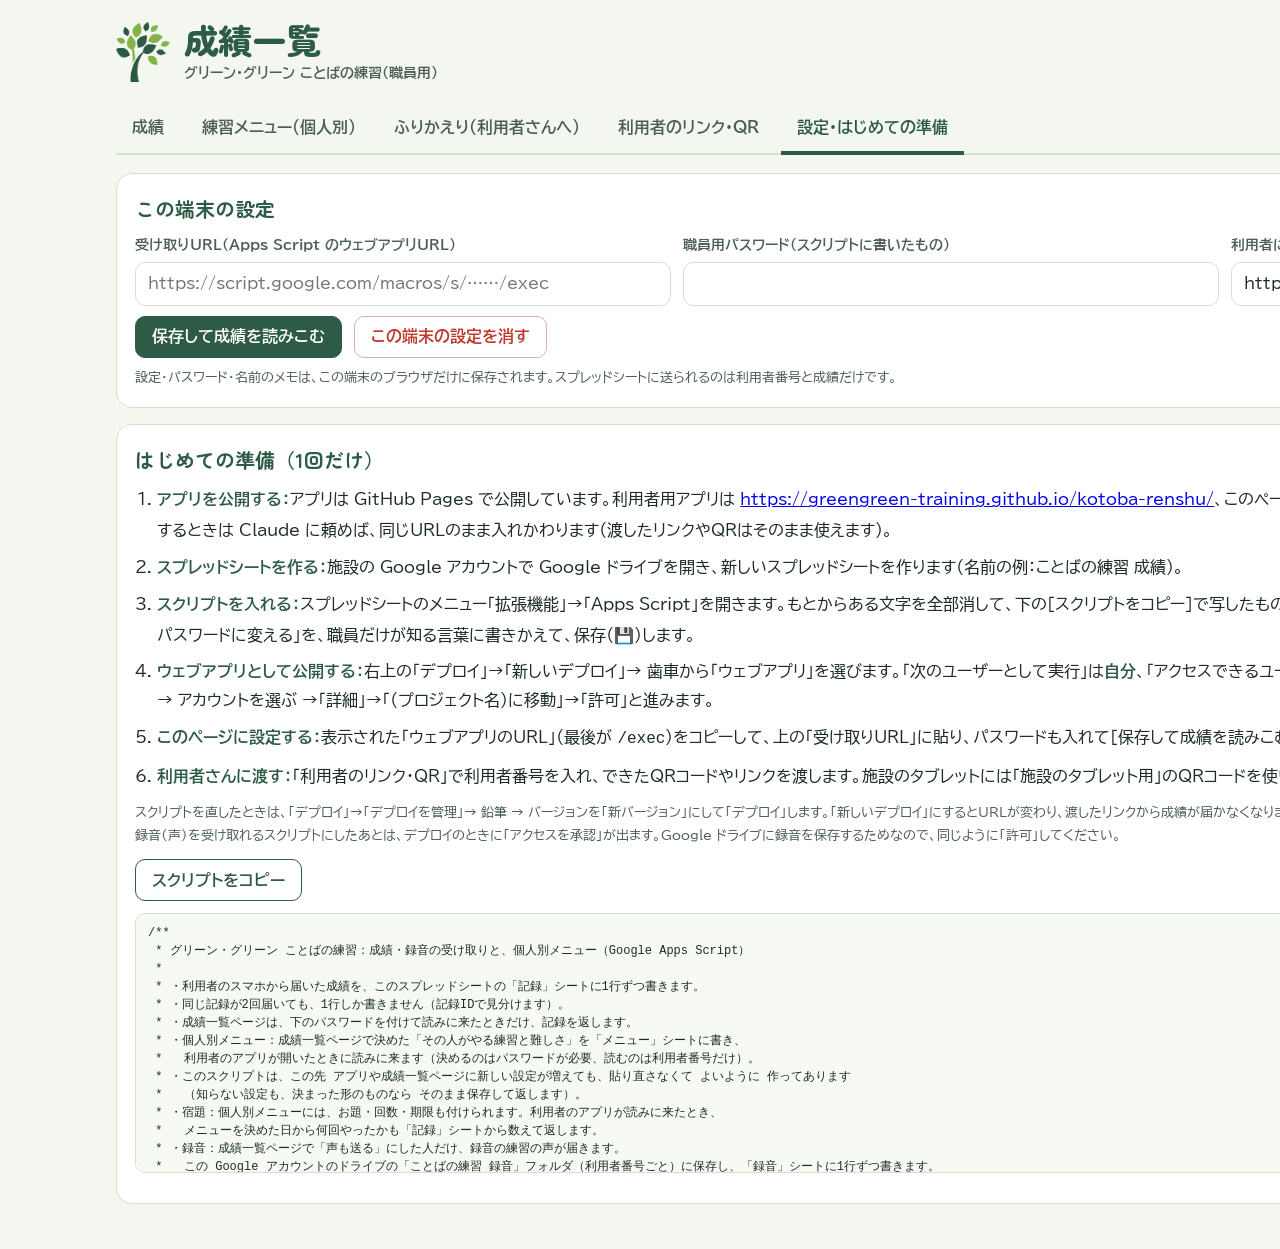
==== commit 3989bba2: "受け取りスクリプトを、この先の設定の追加で貼り直さなくてよい形に変更 Co-Authored-By: Claude Opus 5.5 <noreply@anthropic.com> Claude-Se" ====
--- a/seiseki.html
+++ b/seiseki.html
@@ -451,6 +451,8 @@
  * ・成績一覧ページは、下のパスワードを付けて読みに来たときだけ、記録を返します。
  * ・個人別メニュー：成績一覧ページで決めた「その人がやる練習と難しさ」を「メニュー」シートに書き、
  *   利用者のアプリが開いたときに読みに来ます（決めるのはパスワードが必要、読むのは利用者番号だけ）。
+ * ・このスクリプトは、この先 アプリや成績一覧ページに新しい設定が増えても、貼り直さなくて よいように 作ってあります
+ *   （知らない設定も、決まった形のものなら そのまま保存して返します）。
  * ・宿題：個人別メニューには、お題・回数・期限も付けられます。利用者のアプリが読みに来たとき、
  *   メニューを決めた日から何回やったかも「記録」シートから数えて返します。
  * ・録音：成績一覧ページで「声も送る」にした人だけ、録音の練習の声が届きます。
@@ -462,9 +464,9 @@
 const STAFF_PASSWORD = 'ここを職員用のパスワードに変える';
 
 const SHEET_NAME = '記録';
-const HEAD = ['受信日時', '練習した日時', '利用者番号', '練習', 'しゅるい', '難しさ', '点数', '満点', '〇△×', '問題ごと', 'かかった秒数', '記録ID', '練習ID'];
+const HEAD = ['受信日時', '練習した日時', '利用者番号', '練習', 'しゅるい', '難しさ', '点数', '満点', '〇△×', '問題ごと', 'かかった秒数', '記録ID', '練習ID', 'その他（アプリが使います）'];
 const MENU_SHEET = 'メニュー';
-const MENU_HEAD = ['利用者番号', '練習メニュー（成績一覧ページで変えます）', '変えた日時', '声を送る（成績一覧ページで変えます）', '宿題の期限（成績一覧ページで変えます）'];
+const MENU_HEAD = ['利用者番号', '練習メニュー（成績一覧ページで変えます）', '変えた日時', '声を送る（成績一覧ページで変えます）', '宿題の期限（成績一覧ページで変えます）', 'その他の設定（成績一覧ページで変えます）'];
 const LVJP = { easy: '簡単', normal: '普通', hard: '難しい' };
 const AUDIO_SHEET = '録音';
 const AUDIO_HEAD = ['受信日時', '録音した日時', '利用者番号', '練習', '内容', '秒数', 'ファイル名', 'ファイルID', '記録ID'];
@@ -524,10 +526,37 @@
   });
   return out;
 }
+/* ---------- この先 増える設定のための「その他」 ----------
+   英字の名前（16文字まで）と、数・はい／いいえ・短い文字・短い一覧だけを そのまま通して保存する。
+   アプリや成績一覧ページに新しい設定を足しても、このスクリプトを貼り直さなくて すむように するため。 */
+const cleanStr_ = (v, n) =&gt; String(v).replace(/[\u0000-\u001f&lt;&gt;"\\]/g, '').slice(0, n);
+function cleanVal_(v) {
+  if (typeof v === 'number') return isFinite(v) ? v : undefined;
+  if (typeof v === 'boolean') return v;
+  if (typeof v === 'string') return cleanStr_(v, 80);
+  if (Array.isArray(v)) return v.slice(0, 60).map(x =&gt; (typeof x === 'number' &amp;&amp; isFinite(x)) ? x : typeof x === 'string' ? cleanStr_(x, 40) : null).filter(x =&gt; x !== null);
+  return undefined;
+}
+function cleanExtra_(o) {
+  const out = {};
+  if (!o || typeof o !== 'object' || Array.isArray(o)) return out;
+  Object.keys(o).slice(0, 30).forEach(k =&gt; {
+    if (!/^[a-z][A-Za-z0-9]{0,15}$/.test(k)) return;
+    const v = cleanVal_(o[k]);
+    if (v !== undefined) out[k] = v;
+  });
+  return JSON.stringify(out).length &lt;= 3000 ? out : {};
+}
+const parseExtra_ = v =&gt; { try { return cleanExtra_(JSON.parse(String(v || '{}'))); } catch (e) { return {}; } };
+const ITEM_KEYS = ['app', 'lv', 'type', 'topics', 'times', 'n', 'opts'];
 function cleanItems_(a) {
   if (!Array.isArray(a)) return [];
   return a.slice(0, 40).map(x =&gt; {
-    const it = { app: String((x &amp;&amp; x.app) || ''), lv: String((x &amp;&amp; x.lv) || ''), type: String((x &amp;&amp; x.type) || '') };
+    /* 知っている設定は ここで くわしく確かめる。知らない設定は「その他」と同じ ルールで そのまま通す */
+    const ex = cleanExtra_(x);
+    ITEM_KEYS.forEach(k =&gt; { delete ex[k]; });
+    const it = Object.assign({ app: String((x &amp;&amp; x.app) || ''), lv: String((x &amp;&amp; x.lv) || ''), type: String((x &amp;&amp; x.type) || '') }, ex);
+    it.app = String((x &amp;&amp; x.app) || ''); it.lv = String((x &amp;&amp; x.lv) || ''); it.type = String((x &amp;&amp; x.type) || '');
     const topics = cleanTopics_(x &amp;&amp; x.topics), times = Math.max(0, Math.min(30, Math.floor(Number(x &amp;&amp; x.times) || 0)));
     if (topics.length) it.topics = topics;
     if (times) it.times = times;
@@ -547,12 +576,12 @@
 function readMenus_() {
   const sh = menuSheet_(), last = sh.getLastRow(), out = {};
   if (last &lt; 2) return out;
-  sh.getRange(2, 1, last - 1, 5).getValues().forEach(r =&gt; {
+  sh.getRange(2, 1, last - 1, 6).getValues().forEach(r =&gt; {
     const id = String(r[0]);
     if (!okUser_(id)) return;
     let items = [];
     try { items = cleanItems_(JSON.parse(String(r[1] || '[]'))); } catch (e) {}
-    out[id] = { items: items, at: r[2] instanceof Date ? r[2].toISOString() : String(r[2] || ''), voice: yes_(r[3]), due: cleanDue_(r[4]) };
+    out[id] = { items: items, at: r[2] instanceof Date ? r[2].toISOString() : String(r[2] || ''), voice: yes_(r[3]), due: cleanDue_(r[4]), extra: parseExtra_(r[5]) };
   });
   return out;
 }
@@ -564,10 +593,16 @@
   sh.getRange(last + 1, 1, 1, 3).setValues([[user, '[]', new Date()]]);
   return last + 1;
 }
-function saveMenu_(user, items, due) {
+function saveMenu_(user, items, due, extra) {
   const sh = menuSheet_(), row = menuRow_(sh, user);
   sh.getRange(row, 1, 1, 3).setValues([[user, JSON.stringify(items), new Date()]]);
   sh.getRange(row, 5).setValue(due || '');
+  if (extra) sh.getRange(row, 6).setValue(Object.keys(extra).length ? JSON.stringify(extra) : '');
+}
+/* その人の「その他の設定」だけを変える（メニューを決めた日時は変えない） */
+function saveExtra_(user, extra) {
+  const sh = menuSheet_(), row = menuRow_(sh, user);
+  sh.getRange(row, 6).setValue(Object.keys(extra).length ? JSON.stringify(extra) : '');
 }
 /* メニューを決めた日時から、その人が それぞれの練習を何回やったか（「記録」シートの 練習ID で数える）。
    同じ練習を ちがう難しさで2つ出しているときだけ、難しさも見る */
@@ -644,14 +679,16 @@
 
     if (body.action === 'audio') return out_(saveAudio_(body));
 
-    if (body.action === 'setmenu' || body.action === 'setvoice') {
+    if (body.action === 'setmenu' || body.action === 'setvoice' || body.action === 'setextra') {
       if (!okKey_(body.key)) return out_({ ok: false, error: 'password' });
       if (!okUser_(body.user)) return out_({ ok: false, error: 'user' });
       const user = String(body.user);
       if (body.action === 'setvoice') { saveVoice_(user, !!body.voice); return out_({ ok: true, user: user, voice: !!body.voice }); }
+      if (body.action === 'setextra') { const ex = cleanExtra_(body.extra); saveExtra_(user, ex); return out_({ ok: true, user: user, extra: ex }); }
       const items = cleanItems_(body.items), due = items.length ? cleanDue_(body.due) : '';
-      saveMenu_(user, items, due);
-      return out_({ ok: true, user: user, items: items, due: due, homework: true });
+      const extra = body.extra !== undefined ? cleanExtra_(body.extra) : null;
+      saveMenu_(user, items, due, extra);
+      return out_({ ok: true, user: user, items: items, due: due, homework: true, extra: extra || undefined });
     }
 
     const recs = Array.isArray(body.records) ? body.records.slice(0, 100) : [];
@@ -670,7 +707,8 @@
       if (isNaN(when.getTime())) when = new Date();
       rows.push([new Date(), when, user, text_(r.appName, 40), text_(r.typeName, 40), text_(r.levelName, 60),
         Number(r.score) || 0, Number(r.max) || 0, text_(r.marks, 60), text_(r.items, 2000), Number(r.sec) || 0, uid,
-        /^[a-z0-9]{1,20}$/.test(String(r.app || '')) ? String(r.app) : '']);
+        /^[a-z0-9]{1,20}$/.test(String(r.app || '')) ? String(r.app) : '',
+        (ex =&gt; Object.keys(ex).length ? JSON.stringify(ex) : '')(cleanExtra_(r.extra))]);
     });
     if (rows.length) sh.getRange(sh.getLastRow() + 1, 1, rows.length, HEAD.length).setValues(rows);
     return out_({ ok: true, saved: saved });
@@ -691,10 +729,10 @@
   if (p.menu != null) {
     if (!okUser_(p.menu)) return out_({ ok: false, error: 'user' });
     const user = String(p.menu);
-    const m = readMenus_()[user] || { items: [], at: '', voice: false, due: '' };
+    const m = readMenus_()[user] || { items: [], at: '', voice: false, due: '', extra: {} };
     const hw = m.items.some(it =&gt; it.times) || !!m.due;
-    return out_({ ok: true, menu: true, user: user, items: m.items, at: m.at, voice: m.voice, due: m.due || '',
-      done: hw ? doneCounts_(user, m) : [] });
+    return out_({ ok: true, menu: true, user: user, items: m.items, at: m.at, voice: m.voice, due: m.due || '', extra: m.extra || {},
+      done: hw ? doneCounts_(user, m) : [], v: 3 });
   }
   if (!okKey_(p.key)) return out_({ ok: false, error: 'password' });
   const ash = audioSheet_(), alast = ash.getLastRow();
